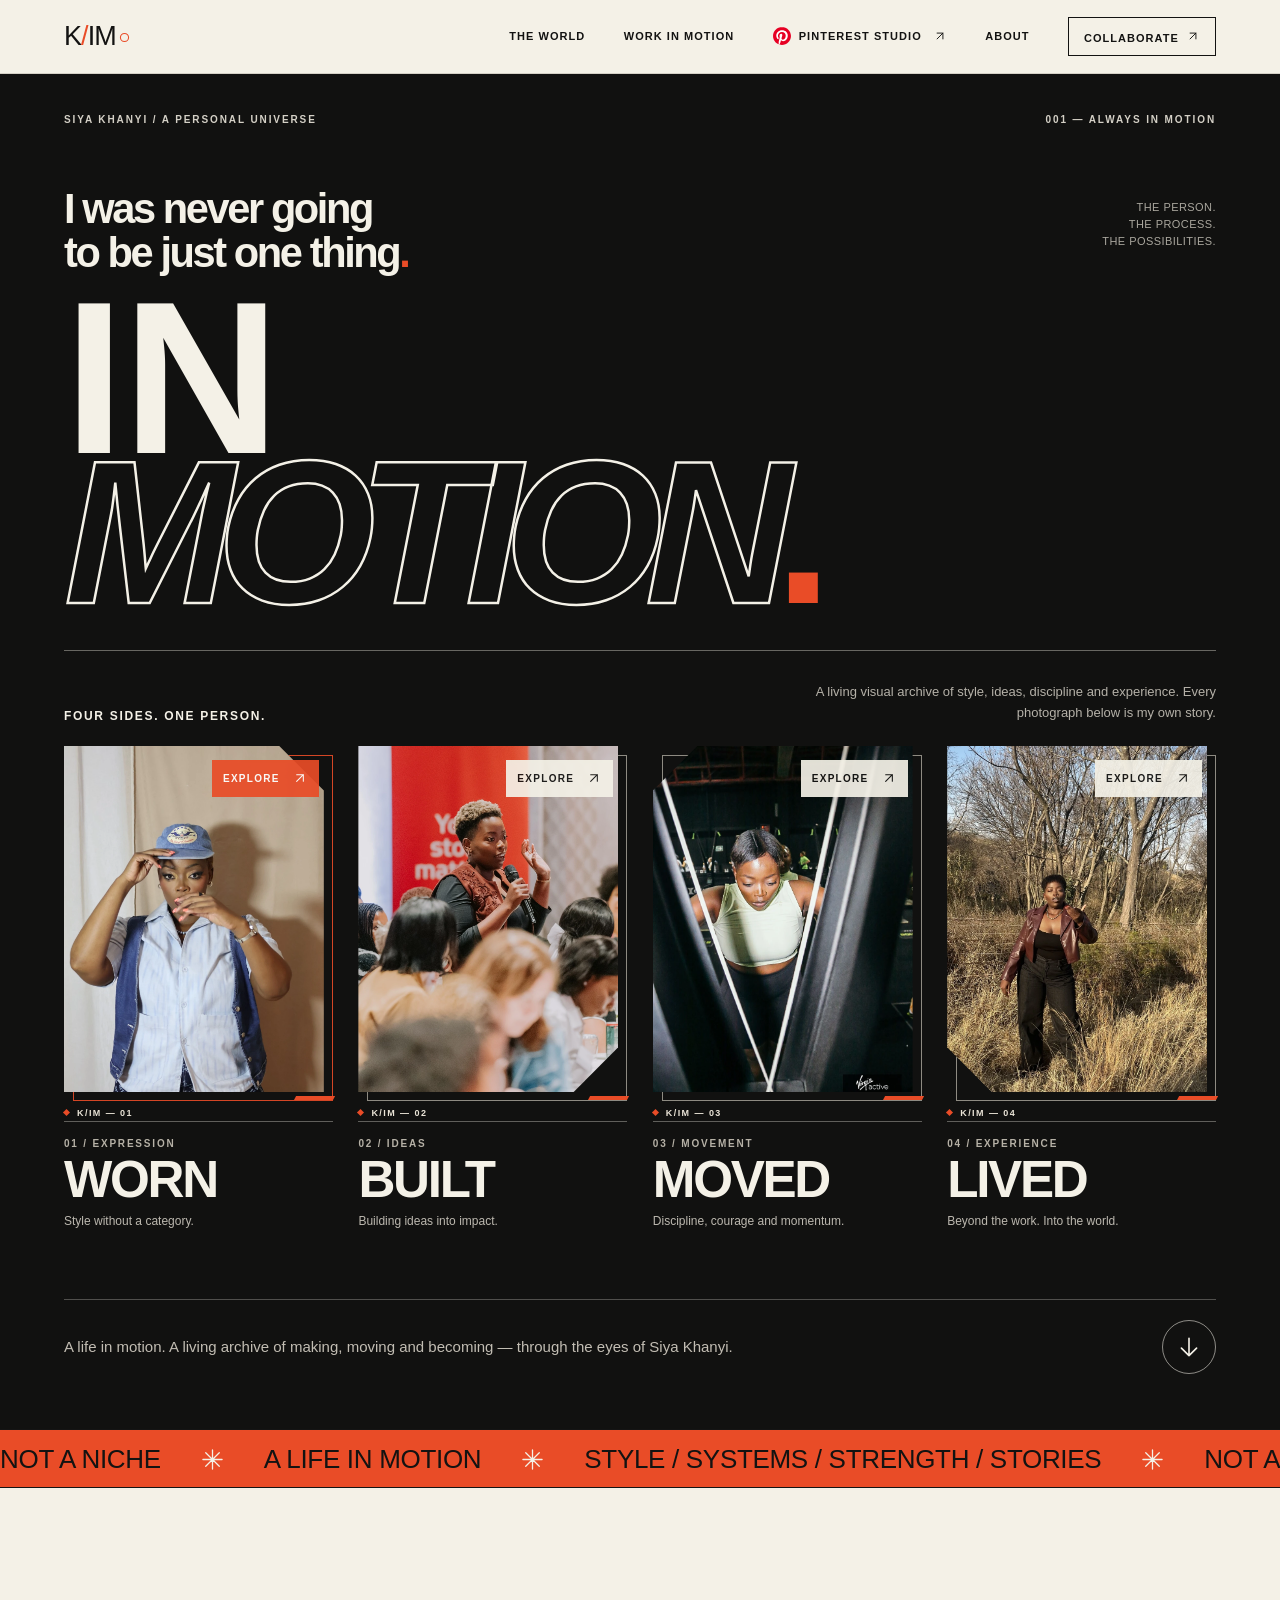
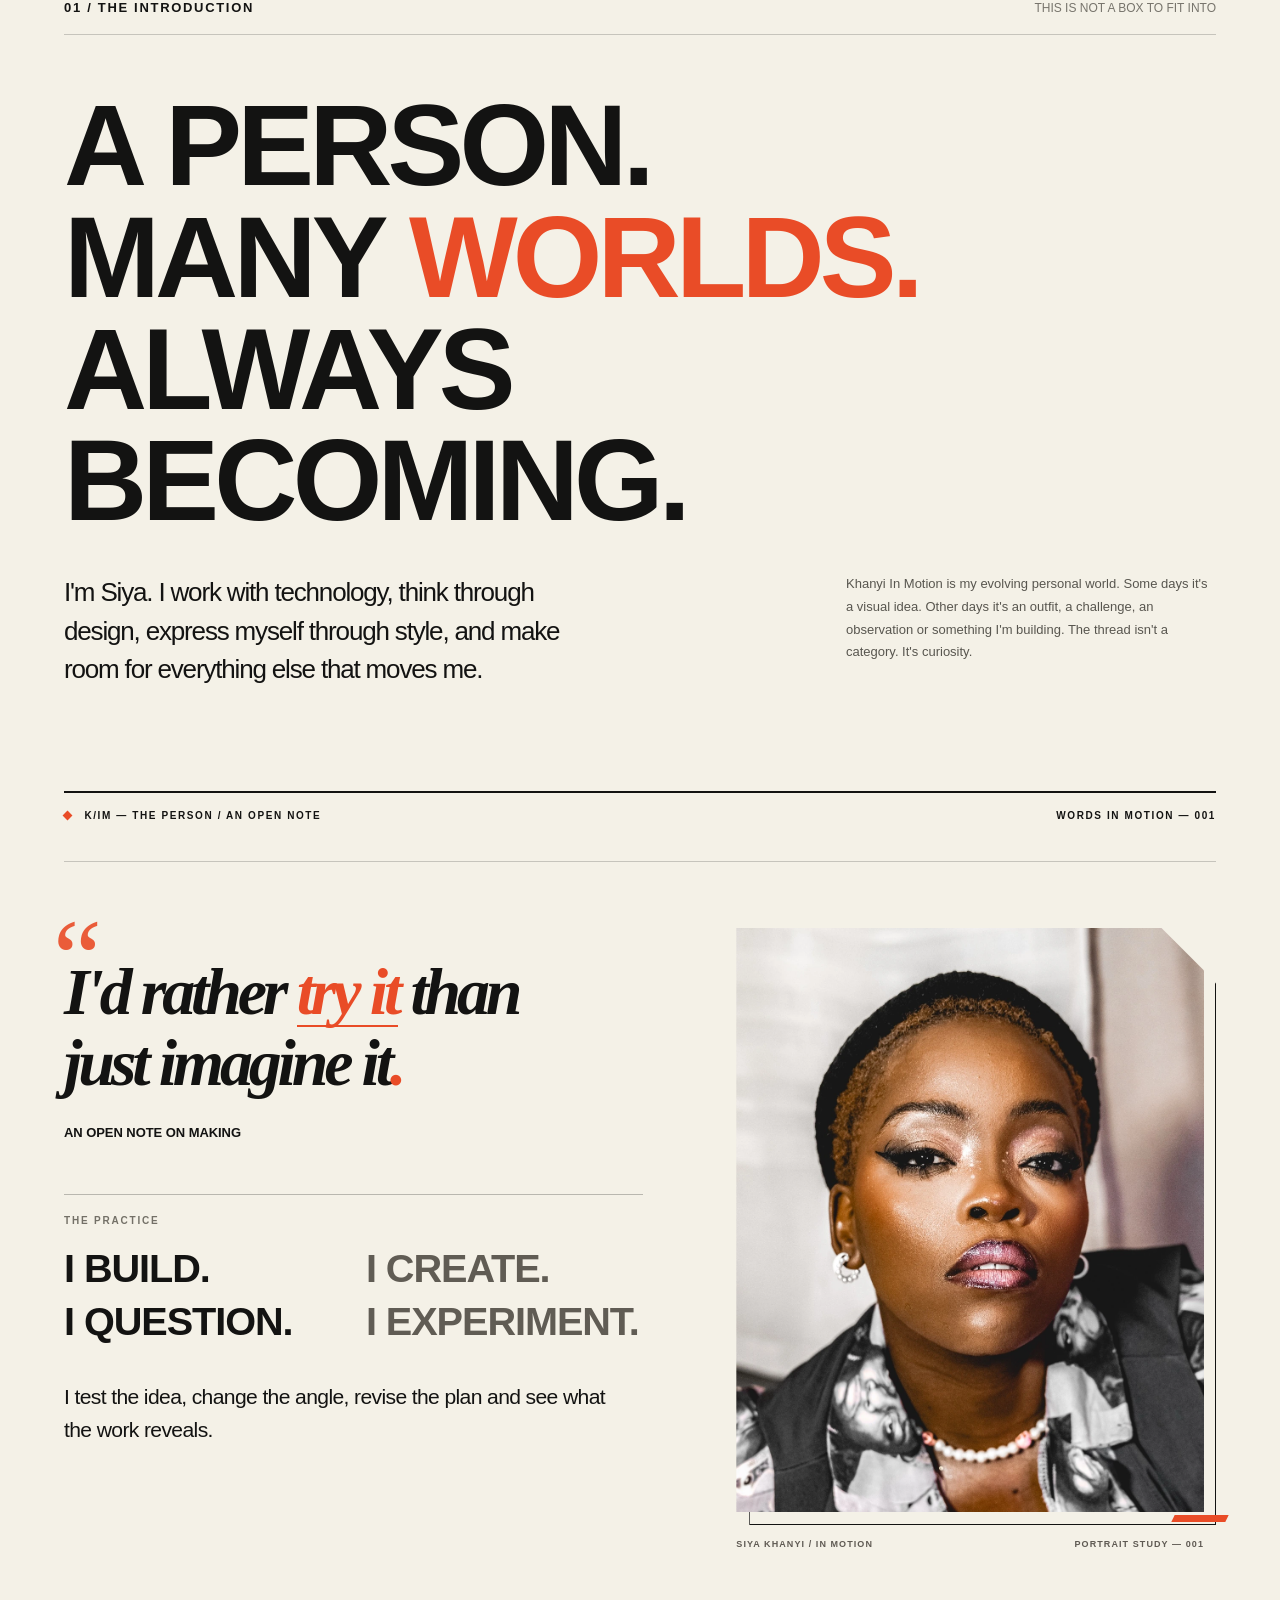
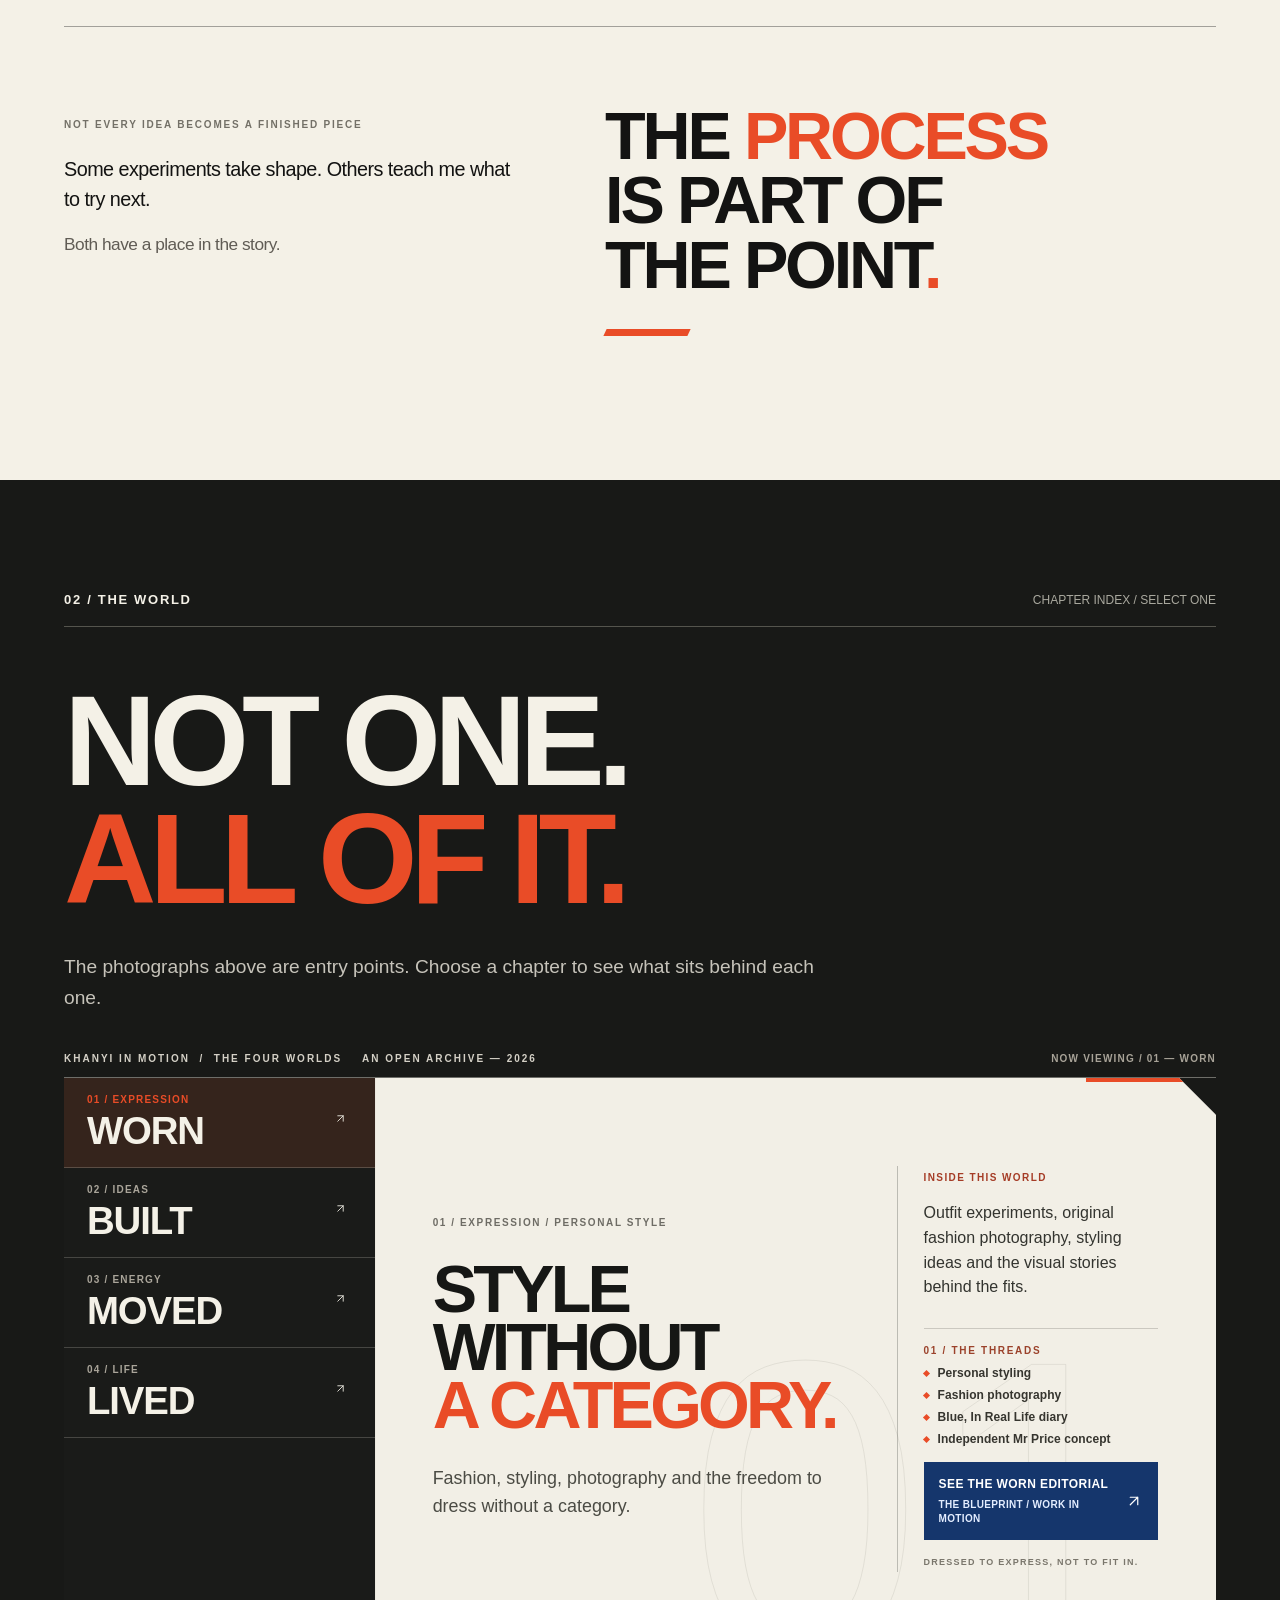
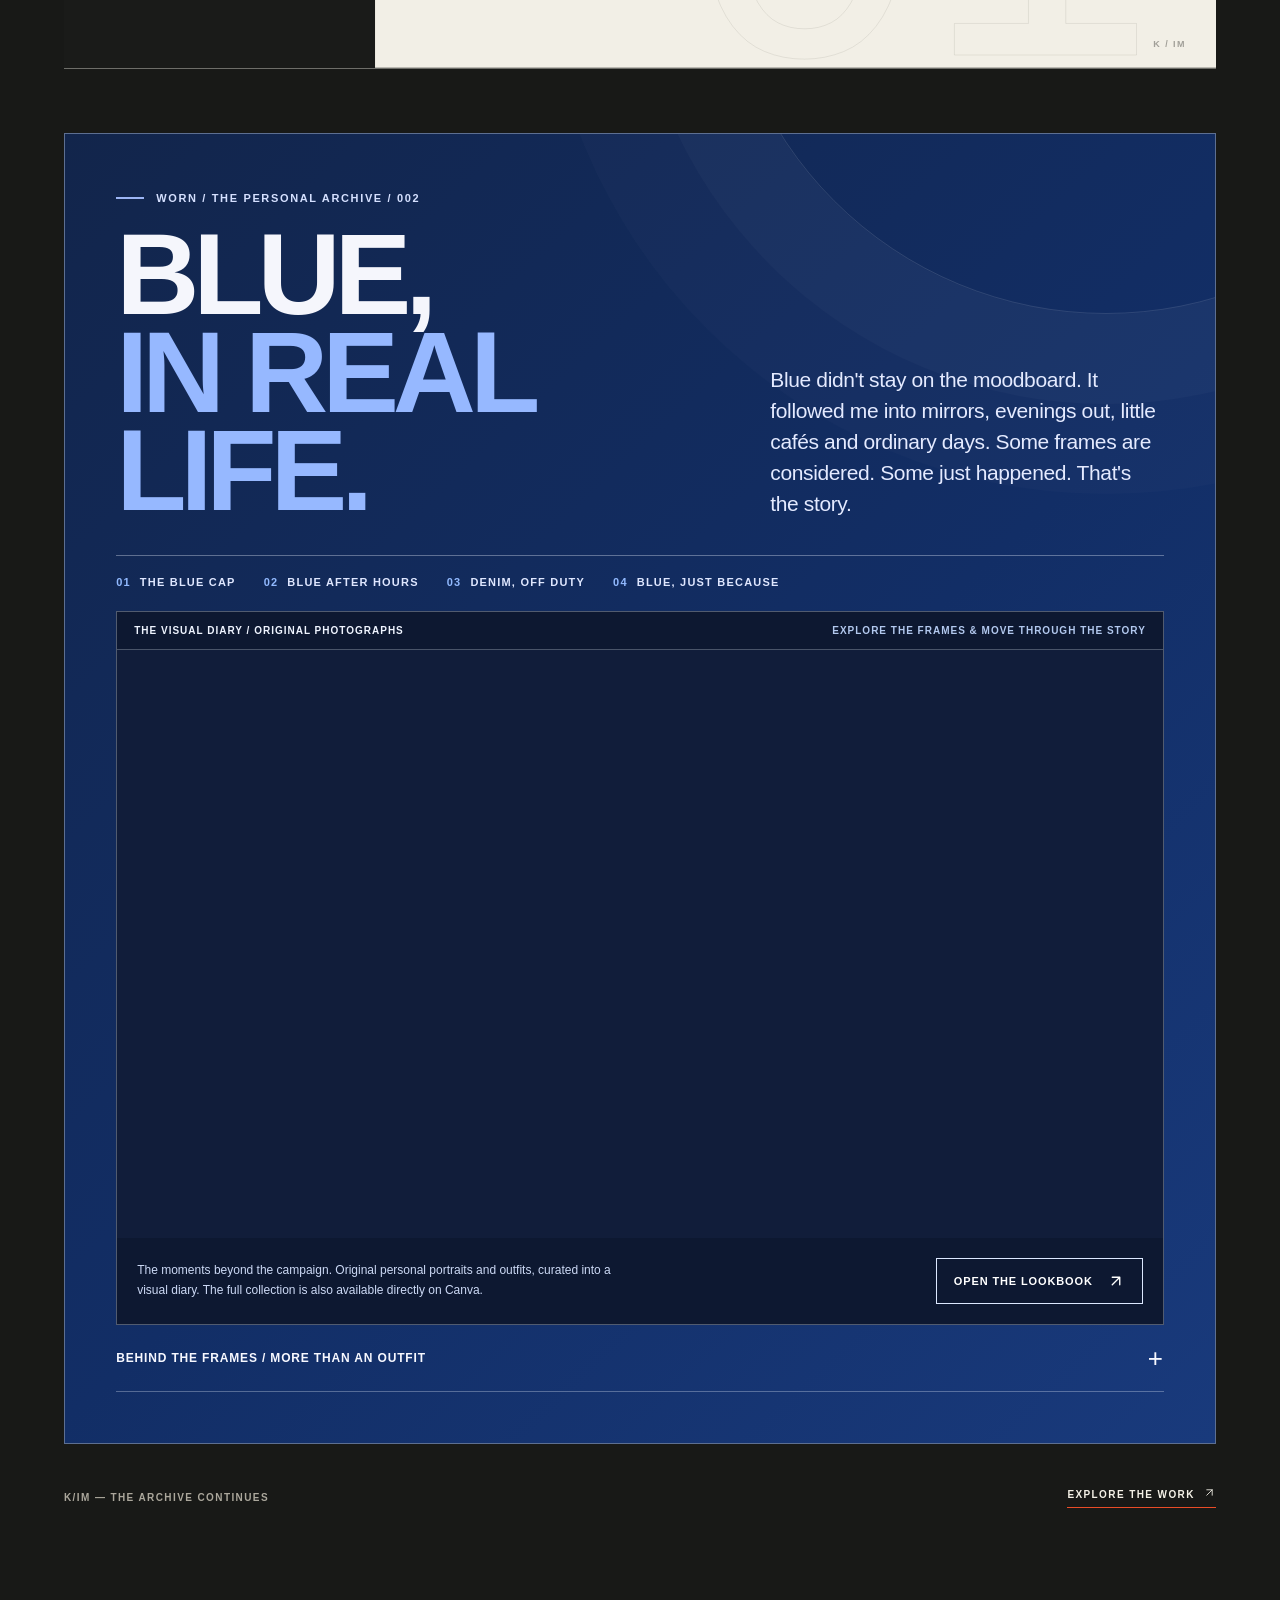
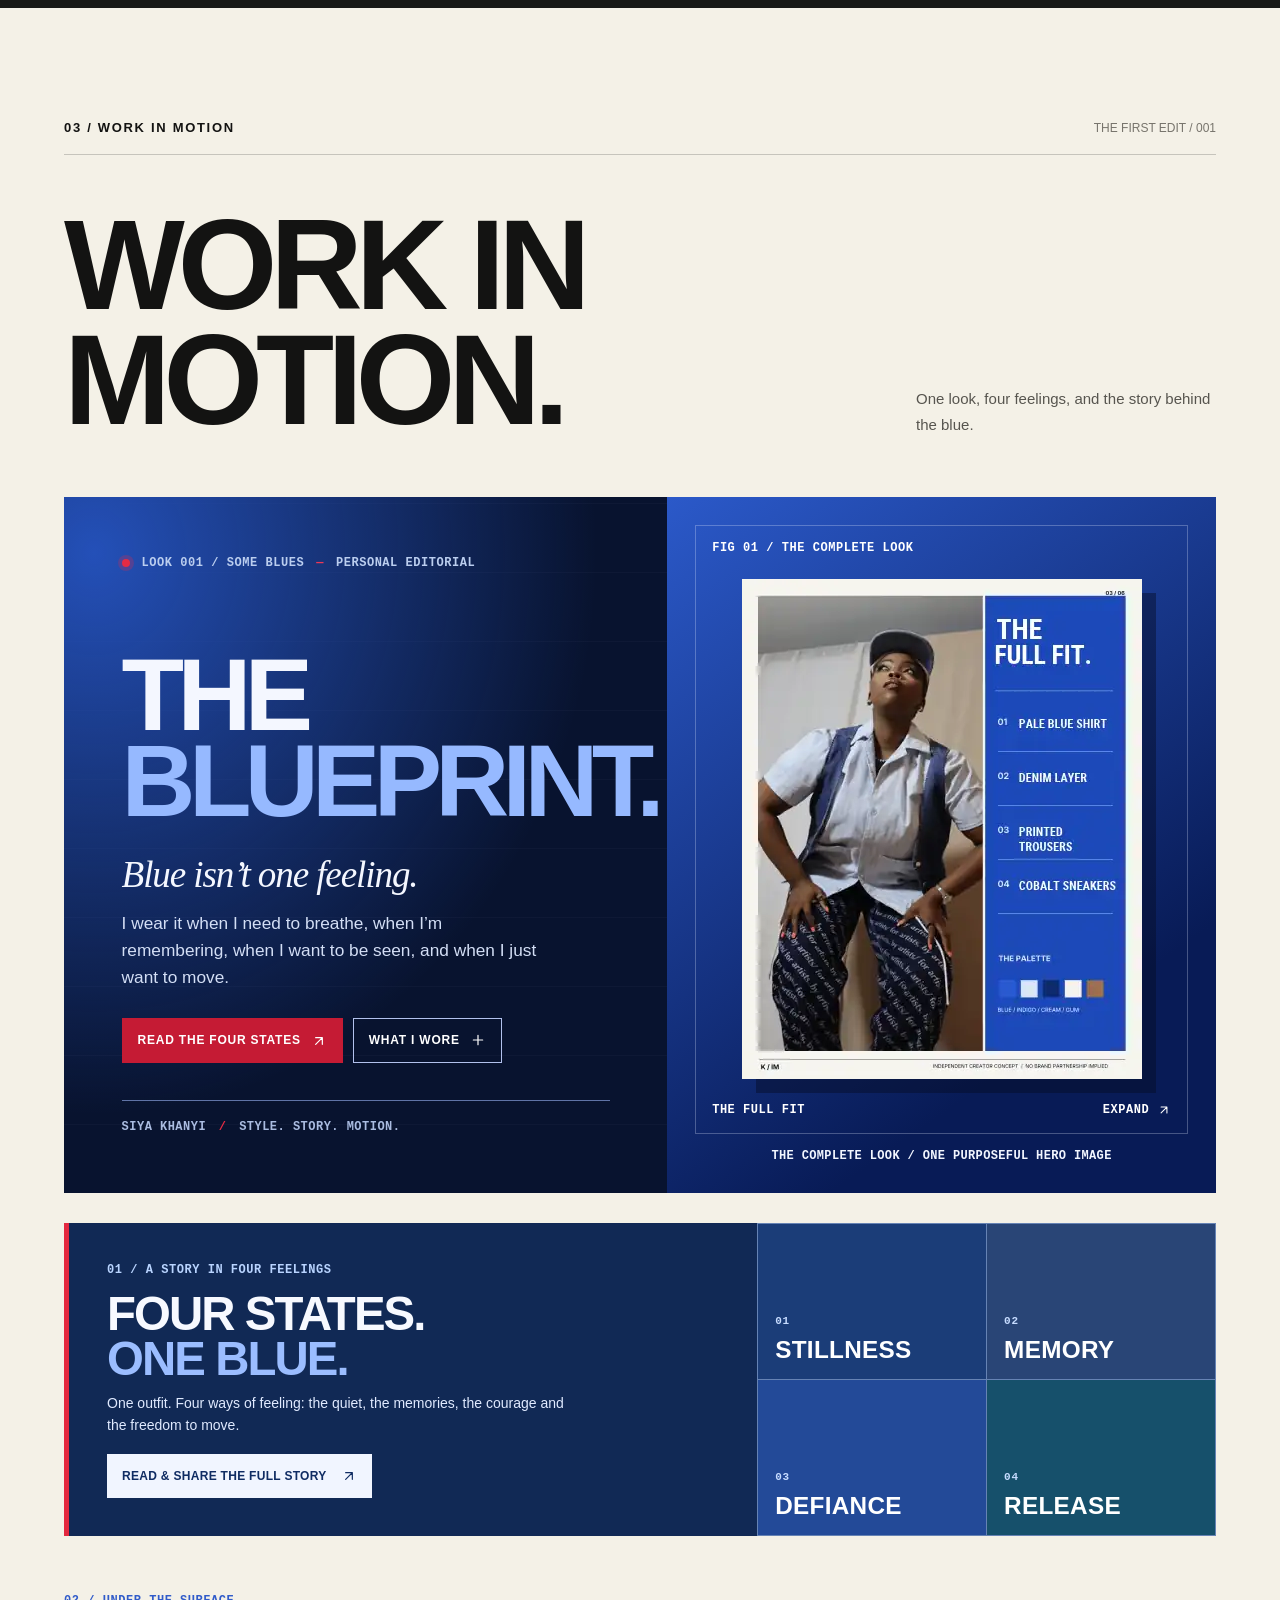
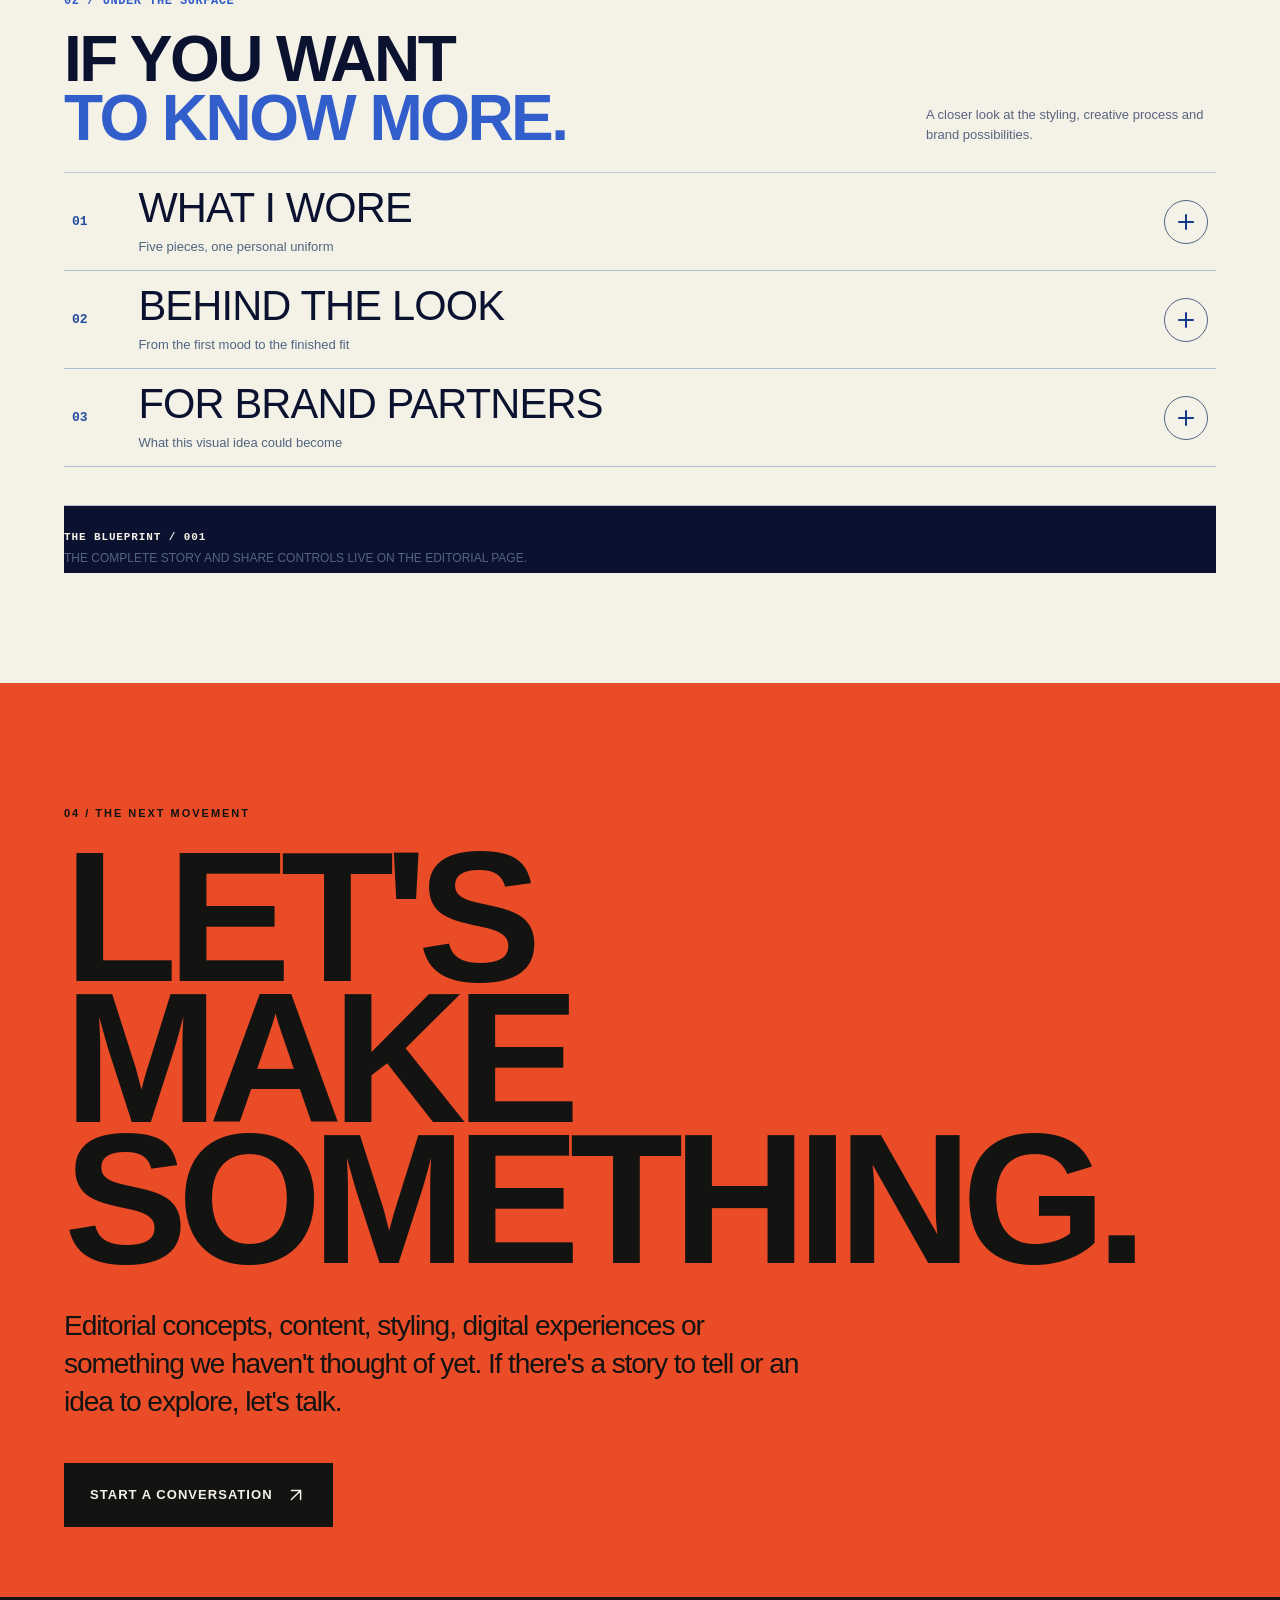
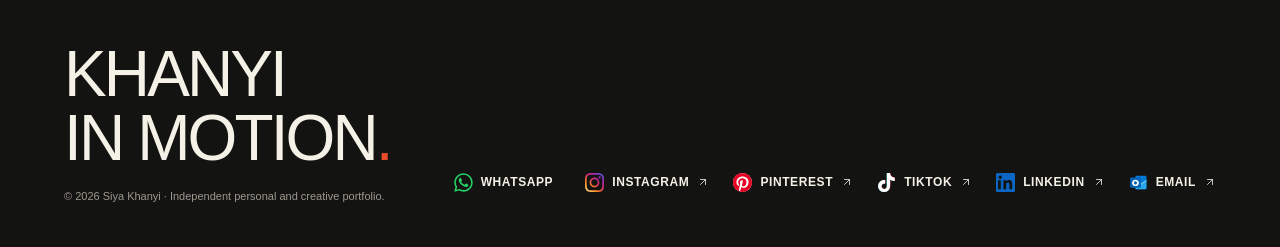
==== index.html @ 05737eb3 "Create Blue In Real Life photo diary inside WORN chapter" ====
<!doctype html>
<html lang="en">
<head>
  <meta charset="utf-8" />
  <meta name="viewport" content="width=device-width, initial-scale=1" />
  <meta name="theme-color" content="#131312" />
  <meta name="description" content="Khanyi In Motion is the evolving world of Siya Khanyi. Style, systems, strength and stories. Not a niche. A life in motion." />
  <meta property="og:type" content="website" />
  <meta property="og:title" content="Khanyi In Motion — Siya Khanyi" />
  <meta property="og:description" content="I was never going to be just one thing. Style. Systems. Strength. Stories. A life in motion." />
  <link rel="icon" href="data:image/svg+xml,%3Csvg xmlns='http://www.w3.org/2000/svg' viewBox='0 0 64 64'%3E%3Crect width='64' height='64' rx='16' fill='%23131312'/%3E%3Ctext x='10' y='45' font-family='Arial' font-size='36' font-weight='900' fill='%23efeddf'%3EK%3C/text%3E%3Ccircle cx='52' cy='15' r='5' fill='%23ea4b25'/%3E%3C/svg%3E" />
  <title>Khanyi In Motion — Siya Khanyi</title>
  <style>
    :root { --ink:#131312; --cream:#f4f1e7; --cream2:#e9e5d9; --dim:#9e9b91; --orange:#e94c27; --line:rgba(19,19,18,.2); --display:Impact,'Arial Narrow', 'Helvetica Neue',Arial,sans-serif; --body:Arial,Helvetica,sans-serif; }
    *,*::before,*::after{box-sizing:border-box}
    html{scroll-behavior:smooth}
    body{margin:0;color:var(--ink);background:var(--cream);font-family:var(--body);-webkit-font-smoothing:antialiased}
    a{color:inherit;text-decoration:none}button{font:inherit}a:focus-visible,button:focus-visible{outline:3px solid var(--orange);outline-offset:3px}
    ::selection{background:var(--orange);color:#fff}
    .wrap{max-width:1500px;margin:auto;padding-left:clamp(22px,5vw,82px);padding-right:clamp(22px,5vw,82px)}
    .top{height:74px;background:var(--cream);display:flex;align-items:center;justify-content:space-between;gap:20px;position:relative;z-index:50;border-bottom:1px solid #d4d0c6}
    .logo{font-family:var(--display);font-size:27px;letter-spacing:-.035em;line-height:1;white-space:nowrap}
    .logo span{color:var(--orange)}
    .nav{display:flex;align-items:center;gap:clamp(18px,3vw,48px);font-size:11px;font-weight:800;letter-spacing:.095em;text-transform:uppercase}
    .nav a:hover,.social a:hover{color:var(--orange)}
    .nav .btn-mini{border:1px solid var(--ink);padding:11px 15px}
    .nav-trigger{display:none;background:none;border:1px solid var(--ink);padding:10px 12px;font-size:12px;letter-spacing:.06em;font-weight:bold}
    .hero{background:var(--ink);color:var(--cream);min-height:min(790px,calc(100svh - 74px));overflow:hidden;position:relative}
    .hero:before{content:"";width:58vw;max-width:900px;aspect-ratio:1;border:1px solid rgba(244,241,231,.18);border-radius:50%;position:absolute;right:-13vw;top:-16vw;box-shadow:0 0 0 8vw rgba(244,241,231,.023),0 0 0 16vw rgba(244,241,231,.018);pointer-events:none}
    .hero:after{content:"";width:10vw;height:10vw;min-width:80px;min-height:80px;background:var(--orange);border-radius:50%;position:absolute;right:1%;top:9%;opacity:.95;animation:float 9s ease-in-out infinite;pointer-events:none}
    .hero .wrap{position:relative;z-index:1;min-height:inherit;display:flex;flex-direction:column;justify-content:space-between;padding-top:45px;padding-bottom:37px}
    .eyebrow{font-size:11px;letter-spacing:.18em;font-weight:800;text-transform:uppercase}
    .hero-kicker{display:flex;align-items:center;justify-content:space-between;gap:25px}
    .hero-kicker .meta{color:#afa99d;font-size:11px;text-align:right}
    .hero-main{display:grid;grid-template-columns:minmax(0,1.18fr) minmax(300px,.82fr);align-items:center;gap:clamp(22px,3.5vw,52px);margin:28px 0 26px}
    .hero-copy{position:relative;z-index:3}
    .hero-visual{height:clamp(450px,47vw,625px);position:relative;z-index:1;min-width:0}
    .hero-visual:before{content:"";position:absolute;inset:14px -14px -14px 14px;border:1px solid rgba(244,241,231,.35);pointer-events:none}
    .hero-visual img{display:block;width:100%;height:100%;object-fit:cover;object-position:center 36%;filter:contrast(1.02) saturate(1.08);position:relative;z-index:1}
    .photo-caption{position:absolute;bottom:15px;left:-14px;z-index:2;background:var(--cream);color:var(--ink);padding:10px 14px;font-size:10px;letter-spacing:.11em;text-transform:uppercase;font-weight:800}
    .hero-caption{font-weight:600;font-size:clamp(19px,2.5vw,32px);max-width:480px;line-height:1.2;letter-spacing:-.045em;margin-bottom:20px}
    .hero-title{font-family:var(--display);font-size:clamp(100px,11.2vw,174px);letter-spacing:-.06em;line-height:.78;margin:0;text-transform:uppercase;position:relative;z-index:2}
    .hero-title .motion{display:block;color:transparent;-webkit-text-stroke:2px var(--cream);font-style:italic;transform:translateX(-.02em)}
    .hero-bottom{display:flex;justify-content:space-between;align-items:end;gap:30px;padding-top:30px;border-top:1px solid rgba(244,241,231,.25)}
    .hero-bottom p{font-size:14px;line-height:1.65;max-width:460px;color:#c4bfb4;margin:0}
    .round-arrow{height:62px;width:62px;border:1px solid rgba(244,241,231,.55);border-radius:50%;display:grid;place-items:center;font-size:27px;flex-shrink:0;transition:background .2s,color .2s,transform .2s}
    .round-arrow:hover{background:var(--orange);border-color:var(--orange);transform:translateY(4px)}
    .marquee{background:var(--orange);overflow:hidden;padding:14px 0 12px;border-top:1px solid #141414;border-bottom:1px solid #141414}
    .marquee .track{display:flex;white-space:nowrap;width:max-content;gap:40px;animation:slide 32s linear infinite;font-family:var(--display);font-size:26px;letter-spacing:-.012em}
    .marquee .track span:nth-child(even){color:var(--cream)}
    section{scroll-margin-top:30px}
    .section-head{padding-top:112px;display:flex;align-items:baseline;justify-content:space-between;border-bottom:1px solid var(--line);padding-bottom:19px;gap:15px}
    .section-head h2{font-size:13px;letter-spacing:.13em;text-transform:uppercase;margin:0}
    .section-head span{font-size:12px;color:#77746c}
    .intro{padding-bottom:105px}
    .statement{font-family:var(--display);font-weight:900;font-size:clamp(53px,9vw,143px);letter-spacing:-.042em;line-height:.97;text-transform:uppercase;margin:55px 0 36px;max-width:1200px}
    .statement .accent{color:var(--orange)}
    .intro-lower{display:grid;grid-template-columns:1fr 1fr;gap:50px;align-items:start}
    .intro-lower p{font-size:clamp(18px,2.1vw,26px);line-height:1.48;letter-spacing:-.045em;max-width:540px;margin:0}
    .intro-lower aside{font-size:13px;line-height:1.75;max-width:370px;justify-self:end;color:#58564f}
    .world{background:#1a1b19;color:var(--cream);padding-bottom:100px}
    .world .section-head{border-color:#54544d}
    .world .section-head span{color:#aaa99f}
    .world-title{font-family:var(--display);font-size:clamp(60px,10vw,150px);line-height:.92;letter-spacing:-.055em;margin:55px 0 54px;text-transform:uppercase}
    .world-title em{color:var(--orange);font-style:normal}
    .tiles{display:grid;grid-template-columns:repeat(2,minmax(0,1fr));gap:14px}
    .tile{min-height:360px;border:1px solid #5c5c55;padding:30px;position:relative;overflow:hidden;display:flex;flex-direction:column;justify-content:space-between;transition:border-color .3s,transform .3s;background:#21221f}
    .tile:hover{border-color:var(--orange);transform:translateY(-4px)}
    .tile:after{content:"";height:260px;width:260px;border:1px solid rgba(244,241,231,.18);border-radius:50%;position:absolute;top:20%;right:-16%;box-shadow:0 0 0 45px rgba(244,241,231,.025),0 0 0 90px rgba(244,241,231,.02);transform:rotate(-30deg)}
    .tile:nth-child(2):after{border-radius:0;transform:rotate(27deg);height:180px;width:180px;right:9%;top:16%}
    .tile:nth-child(3):after{border-radius:0;transform:rotate(-30deg);height:12px;width:65%;background:var(--orange);border:0;right:-10%;top:32%;box-shadow:0 45px 0 rgba(234,76,39,.5),0 90px 0 rgba(234,76,39,.2)}
    .tile:nth-child(4):after{height:170px;width:170px;background:var(--orange);opacity:.88;right:9%;top:14%;border:0;box-shadow:0 0 0 65px rgba(234,76,39,.08)}
    .tile-number{font-size:11px;font-weight:800;color:#b5b5ac;letter-spacing:.1em;position:relative;z-index:2}
    .tile-content{position:relative;z-index:2;max-width:78%}
    .tile h3{font-family:var(--display);font-size:clamp(58px,7.8vw,125px);line-height:.83;letter-spacing:-.04em;margin:0 0 13px}
    .tile p{font-size:14px;line-height:1.55;max-width:290px;margin:0;color:#c3c1b8}
    .work{padding-bottom:110px}
    .work .heading-grid{display:grid;grid-template-columns:1fr 300px;gap:40px;align-items:end;padding:52px 0 38px}
    .work .heading-grid h2{font-family:var(--display);font-size:clamp(65px,10vw,155px);line-height:.9;letter-spacing:-.055em;text-transform:uppercase;margin:0}
    .work .heading-grid p{color:#57554f;font-size:15px;line-height:1.7;margin:0}
    .projects{border-top:1px solid var(--line)}
    .project{display:grid;grid-template-columns:70px minmax(0,1fr) 190px;gap:25px;align-items:center;padding:28px 0;border-bottom:1px solid var(--line)}
    .project .n{font-size:14px;color:#7f7b72}
    .project h3{font-family:var(--display);font-size:clamp(29px,4.5vw,63px);letter-spacing:-.025em;line-height:1;margin:0 0 8px;text-transform:uppercase}
    .project p{font-size:13px;line-height:1.55;color:#5f5c54;margin:0}
    .project .tag{font-size:11px;font-weight:bold;letter-spacing:.09em;text-transform:uppercase;border:1px solid #928d82;padding:12px;text-align:center;justify-self:end;max-width:190px}
    .note{font-size:11px;line-height:1.6;color:#77736c;margin-top:20px}
    .contact{background:var(--orange);padding:120px 0 70px;overflow:hidden}
    .contact h2{font-family:var(--display);font-size:clamp(84px,14.5vw,220px);line-height:.76;letter-spacing:-.055em;margin:25px 0 38px;text-transform:uppercase}
    .contact p{font-size:clamp(17px,2.2vw,29px);line-height:1.35;max-width:740px;letter-spacing:-.04em;margin:0 0 42px}
    .contact .pill{border:2px solid var(--ink);display:inline-flex;align-items:center;justify-content:space-between;gap:50px;padding:19px 24px;background:var(--ink);color:var(--cream);font-weight:bold;font-size:13px;letter-spacing:.08em;text-transform:uppercase;transition:background .2s,color .2s}
    .contact .pill:hover{background:transparent;color:var(--ink)}
    footer{background:var(--ink);color:var(--cream);padding:45px 0}
    .foot{display:flex;justify-content:space-between;align-items:end;gap:30px}
    .foot .big{font-family:var(--display);font-size:clamp(30px,5vw,75px);letter-spacing:-.045em;line-height:1}
    .social{display:flex;gap:24px;margin-bottom:10px;font-size:12px;text-transform:uppercase;font-weight:bold;letter-spacing:.05em}
    .foot .small{margin-top:20px;color:#9d998e;font-size:11px}
    @keyframes slide{to{transform:translateX(-50%)}}
    @keyframes float{50%{transform:translate(25px,-30px)}}
    @media(max-width:760px){
      .top{height:66px}.logo{font-size:24px}.nav-trigger{display:inline-flex}.nav{display:none;position:absolute;left:0;right:0;top:66px;background:var(--cream);padding:24px;flex-direction:column;align-items:stretch;gap:18px;border-bottom:1px solid var(--ink)}.nav.open{display:flex}.nav .btn-mini{text-align:center}
      .hero{min-height:auto}.hero:before{width:95vw;right:-50vw;top:10vw}.hero:after{right:-5%;top:24%;width:24vw;height:24vw}
      .hero .wrap{padding-top:27px;padding-bottom:24px}
      .hero-kicker .meta{display:none}.hero-main{display:flex;flex-direction:column;align-items:stretch;gap:34px;margin:70px 0 28px}
      .hero-visual{height:clamp(390px,100vw,600px);width:min(88%,450px);align-self:end}
      .hero-visual img{object-position:center 40%}
      .photo-caption{font-size:9px;left:-10px}
      .hero-caption{font-size:20px;max-width:300px}.hero-title{font-size:clamp(86px,20vw,155px)}.hero-title .motion{-webkit-text-stroke:1.4px var(--cream)}
      .hero-bottom p{font-size:12px;max-width:280px}.round-arrow{width:48px;height:48px}
      .section-head{padding-top:70px}.statement{margin-top:34px;font-size:clamp(58px,12.5vw,100px)}
      .intro{padding-bottom:65px}.intro-lower{grid-template-columns:1fr;gap:20px}.intro-lower aside{justify-self:start}
      .world{padding-bottom:70px}.world-title{margin:36px 0 36px}.tiles{grid-template-columns:1fr}.tile{min-height:330px;padding:25px}.tile h3{font-size:100px}
      .work{padding-bottom:75px}.work .heading-grid{grid-template-columns:1fr;padding:36px 0 30px;gap:15px}.work .heading-grid p{max-width:440px}
      .project{grid-template-columns:30px 1fr;gap:15px;padding:22px 0}.project .tag{grid-column:2;justify-self:start}.project h3{font-size:36px}
      .contact{padding:80px 0 65px}.contact h2{font-size:clamp(86px,17vw,145px)}.foot{align-items:start;flex-direction:column;gap:35px}
    }
    @media(prefers-reduced-motion:reduce){html{scroll-behavior:auto}.marquee .track,.hero:after{animation:none}.tile,.round-arrow,.contact .pill{transition:none}}


/* V7 / OPEN COMPOSITION. Typography and photography have their own space. */
.visually-hidden{position:absolute!important;width:1px;height:1px;padding:0;margin:-1px;overflow:hidden;clip:rect(0,0,0,0);white-space:nowrap;border:0}
.hero.hero-v7{background:#111110;color:var(--cream);min-height:0;height:auto;overflow:visible;isolation:isolate}
.hero.hero-v7:before,.hero.hero-v7:after{display:none!important;content:none!important}
.hero.hero-v7>.wrap{display:block;min-height:0;padding-top:40px;padding-bottom:55px;position:relative}
.v7-topline{display:flex;justify-content:space-between;align-items:center;gap:24px;color:#d4d0c6;font-size:10px;font-weight:800;letter-spacing:.19em;text-transform:uppercase}
.v7-title-area{position:relative;padding:62px 0 43px;border-bottom:1px solid rgba(244,241,231,.38)}
.v7-declaration{margin:0 0 24px;max-width:470px;font-weight:740;font-size:clamp(28px,3.25vw,48px);line-height:1.06;letter-spacing:-.058em}
.v7-declaration span{color:var(--orange)}
.v7-display{margin:0;text-transform:uppercase;font-family:var(--display);font-weight:900;line-height:.73;letter-spacing:-.068em;white-space:nowrap;position:relative;width:max-content;max-width:100%}
.v7-display .v7-in{display:block;font-size:clamp(120px,17vw,244px);color:var(--cream)}
.v7-display .v7-motion{display:block;font-size:clamp(104px,16vw,226px);font-style:italic;color:transparent;-webkit-text-stroke:2.5px var(--cream);letter-spacing:-.088em}
.v7-period{font-style:normal;color:var(--orange);-webkit-text-stroke:0;letter-spacing:-.1em}
.v7-note{position:absolute;top:74px;right:0;width:220px;font-size:11px;line-height:1.55;letter-spacing:.04em;color:#aaa79e;text-align:right}
.v7-gallery-intro{display:flex;justify-content:space-between;align-items:end;gap:30px;padding:31px 0 23px;color:var(--cream)}
.v7-gallery-intro strong{font-size:12px;letter-spacing:.14em;text-transform:uppercase}
.v7-gallery-intro p{max-width:420px;font-size:13px;color:#b5b1a8;line-height:1.55;margin:0;text-align:right}
.v7-gallery{display:grid;grid-template-columns:repeat(4,minmax(0,1fr));gap:clamp(15px,1.6vw,25px)}
.v7-card{margin:0;min-width:0;position:relative}
.v7-photo{width:100%;aspect-ratio:3/4;overflow:hidden;background:#24211c;position:relative}
.v7-photo:after{position:absolute;inset:0;content:'';border:1px solid rgba(255,255,255,.18);pointer-events:none}
.v7-photo img{display:block;width:100%;height:100%;object-fit:cover;object-position:center;filter:none;transition:transform .5s cubic-bezier(.2,.65,.25,1)}
.v7-card:hover .v7-photo img{transform:scale(1.025)}
.v7-worn img{object-position:50% 54%}
.v7-built img{object-position:52% 47%}
.v7-moved img{object-position:50% 50%}
.v7-lived img{object-position:50% 52%}
.v7-card figcaption{display:flex;flex-direction:column;gap:9px;padding:18px 0 4px;min-height:115px;border-top:3px solid var(--orange);margin-top:10px}
.v7-chapter{font-size:10px;letter-spacing:.18em;text-transform:uppercase;color:#b6b1a6;font-weight:800}
.v7-card figcaption strong{font-family:var(--display);font-size:clamp(37px,4vw,59px);letter-spacing:-.035em;line-height:.87}
.v7-card figcaption .v7-desc{font-size:12px;line-height:1.5;color:#bcb8af;max-width:260px}
.v7-footer{border-top:1px solid rgba(244,241,231,.28);margin-top:60px;padding-top:20px;display:flex;justify-content:space-between;align-items:center;gap:30px}
.v7-footer p{color:#c2bdb3;margin:0;max-width:700px;font-size:15px;line-height:1.6}
.v7-footer .round-arrow{width:54px;height:54px}
@media(min-width:1600px){.v7-display .v7-motion{font-size:226px}}
@media(max-width:1140px){.v7-title-area{padding-top:47px}.v7-note{top:50px;width:170px}.v7-gallery{gap:14px}.v7-card figcaption strong{font-size:clamp(35px,4.2vw,50px)}}
@media(max-width:850px){
 .v7-gallery{grid-template-columns:repeat(2,minmax(0,1fr));gap:35px 20px}
 .v7-note{display:none}
 .v7-display .v7-in{font-size:clamp(105px,20vw,180px)}
 .v7-display .v7-motion{font-size:clamp(85px,16vw,143px)}
 .v7-card figcaption strong{font-size:clamp(42px,7vw,65px)}
 .v7-photo{aspect-ratio:3/4}
}
@media(max-width:540px){
 .hero.hero-v7>.wrap{padding-top:24px;padding-bottom:35px}
 .v7-topline{font-size:8px;letter-spacing:.075em}.v7-topline span:last-child{display:none}
 .v7-title-area{padding:38px 0 30px}
 .v7-declaration{font-size:clamp(27px,7.7vw,35px);margin-bottom:28px}
 .v7-display .v7-in{font-size:clamp(102px,29vw,160px)}
 .v7-display .v7-motion{font-size:clamp(69px,16.7vw,100px);-webkit-text-stroke:1.5px var(--cream)}
 .v7-gallery-intro{padding:28px 0 18px;align-items:start;flex-direction:column;gap:7px}
 .v7-gallery-intro strong{font-size:11px}
 .v7-gallery-intro p{font-size:12px;text-align:left}
 .v7-gallery{grid-template-columns:1fr;gap:35px}
 .v7-photo{aspect-ratio:4/5}
 .v7-card figcaption{margin-top:7px;padding-top:13px;gap:8px;min-height:auto}
 .v7-card figcaption strong{font-size:60px}
 .v7-card figcaption .v7-desc{font-size:13px;max-width:100%}
 .v7-footer{margin-top:52px;padding-top:18px}
 .v7-footer p{font-size:12px}
 .v7-footer .round-arrow{width:43px;height:43px}
}
@media(prefers-reduced-motion:reduce){.v7-photo img{transition:none}}


/* V8 — KINETIC CUT: four images, a single recognizable edge language.
   Original images untouched; graphic treatments use only CSS. */
.v7-gallery {column-gap: clamp(18px,2vw,28px);}
.v7-card {--edge:clamp(30px,3.5vw,48px);--stroke:rgba(232,226,211,.65);}
.v8-frame {position:relative; isolation:isolate; padding:0 9px 9px 0;}
/* The off-register perimeter deliberately sits outside the photo. */
.v8-frame:before {content:''; pointer-events:none; position:absolute;z-index:-1; inset:9px 0 0 9px; border:1px solid var(--stroke); opacity:.9;}
.v8-frame:after {content:'';position:absolute;z-index:3;pointer-events:none;bottom:1px;right:0;width:39px;height:4px;background:var(--orange);transform:skew(-28deg);transform-origin:right bottom}
.v7-photo {aspect-ratio:3/4; overflow:hidden; background:#24211c; position:relative; border:0;}
/* Every frame uses a 45-degree corner cut and a sharp, authored silhouette.
   Cuts are restricted to the outermost ~2% of each photo, protecting faces and poses. */
.v7-worn .v7-photo {clip-path:polygon(0 0,calc(100% - var(--edge)) 0,100% var(--edge),100% 100%,0 100%);}
.v7-built .v7-photo {clip-path:polygon(0 0,100% 0,100% calc(100% - var(--edge)),calc(100% - var(--edge)) 100%,0 100%);}
.v7-moved .v7-photo {clip-path:polygon(var(--edge) 0,100% 0,100% 100%,0 100%,0 var(--edge));}
.v7-lived .v7-photo {clip-path:polygon(0 0,100% 0,100% 100%,var(--edge) 100%,0 calc(100% - var(--edge)));}
.v7-photo:after {display:none;}
.v7-photo img {display:block;width:100%;height:100%;object-fit:cover;filter:none;}
/* A shared micro-identity runs along each mat: registration dot + serial. */
.v8-frame-id {position:absolute;bottom:2px;left:0;z-index:2;color:#eae4d7;font-size:9px;line-height:1;letter-spacing:.16em;font-weight:800;transform:translateY(19px)}
.v8-frame-id:before {content:'';display:inline-block;width:5px;height:5px;margin-right:8px;vertical-align:1px;background:var(--orange);transform:rotate(45deg)}
.v7-card figcaption {margin-top:20px;padding:16px 0 0;gap:9px;min-height:118px;border-top:1px solid rgba(244,241,231,.35)}
.v7-card figcaption strong {letter-spacing:-.045em}
.v7-card figcaption .v7-desc {max-width:280px}
.v7-card:hover .v8-frame:before {border-color:var(--orange)}
@media(max-width:850px){.v7-gallery{gap:38px 22px}.v7-card{--edge:38px}}
@media(max-width:540px){
 .v7-gallery{gap:44px}
 .v7-photo{aspect-ratio:4/5}
 .v7-card{--edge:42px}
 .v7-card figcaption{margin-top:21px;min-height:auto}
 .v8-frame-id{font-size:10px}
}

/* V9 / ADDED TO V8: An editorial portrait extension to the existing introduction.
   Existing hierarchy, words, images, components and section ordering are untouched. */
.intro-addition{position:relative;display:grid;grid-template-columns:minmax(0,1fr) minmax(290px,43%);align-items:end;gap:6vw;margin-top:76px;min-height:455px}
.intro-addition-identity{align-self:center;border-top:1px solid rgba(19,19,18,.24);padding-top:18px;min-width:0}
.intro-addition-identity .intro-catalogue{font-size:10px;letter-spacing:.18em;font-weight:800;color:#6c685f}
.intro-addition-identity .intro-monogram{font-family:var(--display);font-size:clamp(120px,18vw,300px);letter-spacing:-.075em;line-height:.8;margin:75px 0 0;color:transparent;-webkit-text-stroke:2px var(--ink);user-select:none}
.intro-addition-identity .intro-monogram span{color:var(--orange);-webkit-text-stroke:0}
.intro-addition-portrait{margin:0;max-width:495px;justify-self:end;width:100%;position:relative;padding:0 13px 13px 0}
.intro-addition-portrait .portrait-frame{position:relative;aspect-ratio:4/4.35}
.intro-addition-portrait .portrait-frame:before{content:'';position:absolute;inset:13px -13px -13px 13px;border:1px solid var(--ink);z-index:-1}
.intro-addition-portrait img{display:block;width:100%;height:100%;object-fit:cover;object-position:50% 38%;clip-path:polygon(0 0,calc(100% - 46px) 0,100% 46px,100% 100%,0 100%);filter:none}
.intro-addition-portrait .portrait-frame:after{content:'';position:absolute;right:-13px;bottom:-13px;width:60px;height:7px;background:var(--orange);transform:skew(-23deg)}
.intro-addition-portrait figcaption{font-size:10px;letter-spacing:.15em;font-weight:800;color:#59554c;padding:23px 0 0}
@media(max-width:850px){.intro-addition{grid-template-columns:1fr 1.2fr;gap:4vw;min-height:0;margin-top:60px}.intro-addition-identity .intro-monogram{font-size:clamp(115px,17vw,175px);margin:75px 0 0}}
@media(max-width:600px){.intro-addition{grid-template-columns:1fr;margin-top:50px;gap:30px}.intro-addition-identity{display:none}.intro-addition-portrait{justify-self:center;width:min(100%,420px);max-width:420px}.intro-addition-portrait .portrait-frame{aspect-ratio:4/4.6}}


/* V10 EDITORIAL EXTENSION — all original V8 copy/layout retained. */
.kin-note {margin-top:clamp(62px,8vw,122px);border-top:2px solid var(--ink);position:relative}
.kin-note * {min-width:0}
.kin-note-rule {display:flex;align-items:center;justify-content:space-between;gap:20px;padding:16px 0 38px;border-bottom:1px solid var(--line);font-weight:800;font-size:10px;letter-spacing:.16em;line-height:1.4;text-transform:uppercase}
.kin-diamond {width:7px;height:7px;display:inline-block;transform:rotate(45deg);background:var(--orange);margin-right:9px}
.kin-note-upper {display:grid;grid-template-columns:minmax(0,1.05fr) minmax(300px,.87fr);gap:clamp(36px,7.3vw,116px);align-items:start;padding-top:clamp(35px,4.5vw,70px)}
.kin-note-column {display:flex;flex-direction:column;align-items:flex-start}
.kin-pullquote {position:relative;margin:0;padding:36px 0 18px;max-width:660px;font-family:Georgia,'Times New Roman',serif;font-size:clamp(42px,5.15vw,78px);line-height:1.08;font-weight:700;font-style:italic;letter-spacing:-.063em;text-wrap:balance}
.kin-quote-mark {position:absolute;top:-17px;left:-11px;font-family:Georgia,serif;font-size:110px;font-weight:400;font-style:normal;color:var(--orange);line-height:1;opacity:.9;z-index:-1}
.kin-quote-important {color:var(--orange);white-space:nowrap;position:relative}
.kin-quote-important:after {content:'';position:absolute;left:0;right:0;bottom:1px;border-bottom:2px solid var(--orange);transform:scaleX(0);transform-origin:left center;transition:transform 1.0s cubic-bezier(.2,.85,.25,1) .45s}
.kin-pullquote.is-visible .kin-quote-important:after {transform:scaleX(1)}
.kin-dot {color:var(--orange)}
.kin-signature {font-size:13px;line-height:1.5;margin:7px 0 52px;letter-spacing:-.005em;font-weight:600}
.kin-action {width:100%;max-width:640px;border-top:1px solid rgba(19,19,18,.26);padding-top:15px}
.kin-action-label,.kin-minilabel {font-size:10px;letter-spacing:.18em;font-weight:800;color:#737067}
.kin-action-grid {display:grid;grid-template-columns:repeat(2,minmax(0,1fr));gap:11px 25px;padding:20px 0 17px}
.kin-action-grid strong {font-family:var(--display);text-transform:uppercase;letter-spacing:-.027em;font-size:clamp(27px,3.1vw,48px);line-height:1.04;font-weight:900}
.kin-action-grid strong:nth-child(2),.kin-action-grid strong:nth-child(4) {color:#605c54}
.kin-narrative {max-width:555px;font-size:clamp(17px,1.65vw,23px);line-height:1.55;letter-spacing:-.03em;margin:22px 0 0}
.kin-portrait {position:relative;margin:8px 0 0;padding:0 12px 0 0;width:100%;max-width:540px;justify-self:end}
.kin-photo-shell {position:relative;aspect-ratio:4 / 5.0;overflow:visible;isolation:isolate}
.kin-photo-shell::after {content:'';position:absolute;z-index:0;inset:13px -12px -13px 13px;border:1px solid var(--ink);clip-path:polygon(0 0,calc(100% - 43px) 0,100% 43px,100% 100%,0 100%)}
.kin-photo-shell img {width:100%;height:100%;display:block;position:relative;z-index:1;object-fit:cover;object-position:50% 36%;clip-path:polygon(0 0,calc(100% - 43px) 0,100% 43px,100% 100%,0 100%);filter:none;transform-origin:center center;transition:transform .65s cubic-bezier(.2,.75,.23,1)}
.kin-portrait:hover .kin-photo-shell img {transform:translateY(-5px)}
.kin-portrait::after {content:'';position:absolute;z-index:3;right:-11px;bottom:27px;background:var(--orange);width:54px;height:7px;transform:skewX(-26deg)}
.kin-portrait figcaption {display:flex;justify-content:space-between;gap:8px;margin-top:27px;font-size:9px;letter-spacing:.12em;font-weight:800;color:#5f5a53}
.kin-note-bottom {display:grid;grid-template-columns:minmax(0,.85fr) minmax(0,1.15fr);gap:clamp(30px,7vw,100px);padding:clamp(40px,6vw,86px) 0 clamp(20px,3vw,42px);margin-top:clamp(46px,6vw,90px);border-top:1px solid rgba(19,19,18,.36);align-items:start}
.kin-reflection {max-width:450px;padding-top:10px}
.kin-reflection p {font-size:clamp(17px,1.55vw,23px);line-height:1.55;letter-spacing:-.028em;margin:22px 0 0}
.kin-reflection p + p {margin-top:16px;color:#605c55;font-size:clamp(15px,1.35vw,19px)}
.kin-lastword {margin:0;font-family:var(--display);font-size:clamp(43px,5.2vw,80px);font-weight:900;letter-spacing:-.048em;line-height:.97;text-transform:uppercase;display:flex;flex-direction:column;align-items:flex-start}
.kin-lastword em {font-style:normal;color:var(--orange)}
.kin-rule {margin-top:32px;height:7px;background:var(--orange);width:84px;transform:skewX(-25deg);transform-origin:left}
/* Motion only activates for supported browsers; content is visible by default. */
html.kin-motion .kin-animate {opacity:0;transform:translateY(22px);transition:opacity .85s cubic-bezier(.22,.72,.24,1),transform .85s cubic-bezier(.22,.72,.24,1)}
html.kin-motion .kin-animate.is-visible {opacity:1;transform:translateY(0)}
@media(max-width:1080px){.kin-note-upper{gap:5vw}.kin-pullquote{font-size:clamp(43px,5.45vw,61px)}.kin-lastword{font-size:clamp(40px,5.3vw,60px)}}
@media(max-width:760px){.kin-note{margin-top:68px}.kin-note-rule{padding-bottom:25px}.kin-note-rule span:last-child{display:none}.kin-note-upper{grid-template-columns:1fr;gap:34px;padding-top:22px}.kin-pullquote{font-size:clamp(42px,9vw,72px);padding-top:35px;max-width:560px}.kin-signature{margin-bottom:32px}.kin-action-grid strong{font-size:clamp(31px,6vw,47px)}.kin-narrative{margin-top:16px;max-width:600px}.kin-portrait{max-width:600px;justify-self:stretch;margin:18px 0 0}.kin-photo-shell{aspect-ratio:5/4.9}.kin-note-bottom{grid-template-columns:1fr;gap:48px;margin-top:65px;padding-top:46px}.kin-reflection{max-width:620px}.kin-lastword{font-size:clamp(45px,9.5vw,85px)}}
@media(max-width:460px){.kin-note-rule{font-size:9px}.kin-pullquote{font-size:clamp(39px,10.8vw,52px);letter-spacing:-.055em}.kin-quote-mark{font-size:78px;left:-5px;top:2px}.kin-action-grid{gap:10px 12px}.kin-action-grid strong{font-size:clamp(26px,7vw,38px)}.kin-narrative{font-size:18px}.kin-photo-shell{aspect-ratio:4/4.7}.kin-portrait figcaption{font-size:8px}.kin-note-bottom{margin-top:60px}.kin-lastword{font-size:clamp(39px,10.1vw,58px)}}
@media(prefers-reduced-motion:reduce){html.kin-motion .kin-animate{opacity:1!important;transform:none!important;transition:none!important}.kin-quote-important:after{transform:scaleX(1)!important;transition:none!important}.kin-photo-shell img{transition:none!important}.kin-portrait:hover .kin-photo-shell img{transform:none!important}}


/* V12: interactive story navigation; deliberately does not repeat the four hero cards. */
.v7-card{isolation:isolate}
.v12-card-link{position:absolute;inset:0;z-index:8;display:block;cursor:pointer;outline-offset:7px}
.v12-card-link:focus-visible{outline:2px solid var(--orange)}
.v12-card-action{position:absolute;top:14px;right:14px;background:var(--cream);color:var(--ink);font-size:10px;letter-spacing:.13em;font-weight:900;padding:10px 11px;display:flex;gap:12px;align-items:center;opacity:.92;transform:translateY(0);transition:background .2s,color .2s,transform .25s}
.v12-card-action b{font-size:15px;font-weight:500}
.v12-card-link:hover .v12-card-action,.v12-card-link:focus-visible .v12-card-action{background:var(--orange);color:white;transform:translateY(-3px)}
.v7-card:has(.v12-card-link:hover) .v8-frame:before,.v7-card:has(.v12-card-link:focus-visible) .v8-frame:before{border-color:var(--orange)}
.v12-world-intro{font-size:clamp(16px,1.55vw,20px);color:#cbc7bd;line-height:1.5;margin:-14px 0 28px;max-width:610px}
.v12-world-index{display:grid;grid-template-columns:repeat(4,minmax(0,1fr));border-block:1px solid rgba(244,241,231,.4);margin-bottom:24px}
.v12-world-index button{appearance:none;border:0;border-right:1px solid rgba(244,241,231,.25);color:var(--cream);background:transparent;text-align:left;min-width:0;min-height:90px;display:grid;grid-template-columns:1fr 18px;grid-template-rows:auto auto;align-content:center;gap:7px;cursor:pointer;padding:16px clamp(12px,1.8vw,27px);transition:background .25s,color .25s}
.v12-world-index button:first-child{padding-left:3px}.v12-world-index button:last-child{border-right:0}
.v12-world-index button span:first-child{font-size:9px;letter-spacing:.11em;color:#a5a199;font-weight:800;grid-column:1 / -1}
.v12-world-index button strong{font-size:clamp(21px,2.7vw,36px);line-height:1;font-family:var(--display);letter-spacing:-.03em}
.v12-world-index button span:last-child{color:var(--orange);font-size:17px;justify-self:end;align-self:center}
.v12-world-index button:hover{background:rgba(255,255,255,.04)}
.v12-world-index button[aria-selected=true]{background:var(--orange);color:#141414}
.v12-world-index button[aria-selected=true] span:first-child,.v12-world-index button[aria-selected=true] span:last-child{color:#24201d}
.v12-chapters{position:relative;min-height:370px}
.v12-chapter{position:relative;overflow:hidden;display:grid;grid-template-columns:minmax(0,1.5fr) minmax(250px,.7fr);gap:clamp(20px,5vw,80px);border:1px solid rgba(244,241,231,.38);min-height:370px;align-items:end;padding:clamp(26px,3.8vw,60px);isolation:isolate;animation:v12-arrive .45s cubic-bezier(.22,.72,.24,1)}
.v12-chapter[hidden]{display:none!important}
.v12-feature-mark{font-family:var(--display);font-size:clamp(250px,36vw,540px);line-height:.7;color:transparent;-webkit-text-stroke:1px rgba(244,241,231,.095);position:absolute;right:5%;bottom:-7%;z-index:-1;user-select:none}
.v12-mini,.v12-label,.v12-foot{font-weight:800;font-size:10px;letter-spacing:.14em}
.v12-mini{color:#b2ada4;display:block;margin-bottom:22px}
.v12-feature-left h3{font-family:var(--display);font-size:clamp(55px,6.7vw,104px);line-height:.87;letter-spacing:-.048em;margin:0 0 31px;font-weight:900}
.v12-feature-left h3 em{font-style:normal;color:var(--orange)}
.v12-original{font-size:clamp(16px,1.5vw,20px);line-height:1.5;margin:0;max-width:565px;color:#dad6cc}
.v12-feature-right{border-left:2px solid var(--orange);padding:7px 0 0 22px;align-self:end}
.v12-label{color:var(--orange);display:block}
.v12-feature-right p{font-size:clamp(15px,1.4vw,19px);line-height:1.55;margin:20px 0 33px;max-width:355px}
.v12-foot{color:#9a968c}
.v12-next{display:flex;gap:18px;align-items:center;justify-content:space-between;padding-top:22px;font-size:10px;letter-spacing:.14em;font-weight:800;color:#aba79c}
.v12-next a{color:var(--cream);border-bottom:1px solid var(--orange);padding:0 0 7px}
.v12-next a:hover{color:var(--orange)}
@keyframes v12-arrive{from{opacity:.4;transform:translateY(9px)}to{opacity:1;transform:translateY(0)}}
@media(max-width:800px){.v12-chapter{grid-template-columns:1fr;gap:42px;min-height:0}.v12-world-index button{padding:15px 13px}.v12-world-index button:first-child{padding-left:13px}.v12-feature-right{max-width:640px}.v12-world-index button strong{font-size:30px}}
@media(max-width:520px){.v12-world-index{grid-template-columns:repeat(2,minmax(0,1fr));}.v12-world-index button{min-height:75px;border-bottom:1px solid rgba(244,241,231,.25)}.v12-world-index button:nth-child(even){border-right:0}.v12-world-index button:nth-child(3),.v12-world-index button:nth-child(4){border-bottom:0}.v12-world-index button strong{font-size:28px}.v12-chapter{padding:24px;gap:31px}.v12-feature-left h3{font-size:clamp(50px,14vw,76px);margin-bottom:23px}.v12-original{font-size:16px}.v12-world-intro{margin:-18px 0 25px}.v12-feature-right p{margin:12px 0 22px}.v12-next{align-items:flex-start;flex-direction:column}.v12-card-action{top:13px;right:17px}}
@media(prefers-reduced-motion:reduce){.v12-chapter{animation:none!important}.v12-card-action{transition:none!important}}


/* V13 / integrated editorial folio — inherits the established cream, ink, orange, and cut corners. */
.world{background:#181917;}
.world .wrap{max-width:1380px}
.world-title{margin-bottom:43px}
.v12-world-intro{max-width:760px;margin:-8px 0 39px;color:#c6c3ba;font-size:clamp(17px,1.5vw,20px);line-height:1.6}
.v13-edition-key{display:flex;align-items:center;justify-content:space-between;gap:20px;padding:0 0 13px;font-size:10px;font-weight:800;letter-spacing:.2em;color:#d4d0c6}
.v13-edition-key span:last-child{color:#a8a398}
.v13-editorial-spread{display:grid;grid-template-columns:minmax(246px,27%) minmax(0,1fr);align-items:stretch;border-top:1px solid rgba(250,247,239,.38);border-bottom:1px solid rgba(250,247,239,.38);position:relative;}
/* The four navigation entries are an editorial chapter index, not UI boxes. */
.v13-editorial-spread .v12-world-index{display:flex;flex-direction:column;margin:0;border:0;background:rgba(255,255,255,.008);position:relative;z-index:1;}
.v13-editorial-spread .v12-world-index button,
.v13-editorial-spread .v12-world-index button:first-child{padding:20px 17px 19px 31px;min-height:108px;border:0;border-bottom:1px solid rgba(248,246,236,.18);display:grid;grid-template-columns:1fr 35px;grid-template-rows:auto auto;align-items:center;align-content:center;gap:8px;background:transparent;color:var(--cream);transition:background .22s ease,padding-left .22s ease;position:relative;}
.v13-editorial-spread .v12-world-index button:last-child{border-bottom:0}
.v13-editorial-spread .v12-world-index button:before{content:'';position:absolute;left:0;top:14px;bottom:14px;width:3px;background:var(--orange);transform:scaleY(0);transform-origin:center;transition:transform .3s cubic-bezier(.2,.7,.2,1)}
.v13-editorial-spread .v12-world-index button[aria-selected="true"]:before{transform:scaleY(1)}
.v13-editorial-spread .v12-world-index button:hover,.v13-editorial-spread .v12-world-index button[aria-selected="true"]{background:rgba(248,245,238,.06);}
.v13-editorial-spread .v12-world-index button:hover{padding-left:36px;}
.v13-editorial-spread .v12-world-index button:focus-visible{outline:2px solid var(--orange);outline-offset:-4px}
.v13-editorial-spread .v12-world-index button span:first-child{font-size:9px;color:#aaa69b;letter-spacing:.17em;grid-column:1 / -1;line-height:1.1}
.v13-editorial-spread .v12-world-index button[aria-selected="true"] span:first-child{color:var(--orange)}
.v13-editorial-spread .v12-world-index button strong{font-size:clamp(35px,3.15vw,51px);line-height:.84;letter-spacing:-.045em;color:var(--cream)}
.v13-editorial-spread .v12-world-index button[aria-selected="true"] strong{color:#fffdf5}
.v13-editorial-spread .v12-world-index button span:last-child{width:31px;height:31px;border:1px solid rgba(250,247,238,.3);border-radius:50%;display:grid;place-items:center;color:#aaa49b;font-size:15px;line-height:1;justify-self:end;transform:rotate(0);transition:transform .25s,color .25s,background .25s,border .25s;}
.v13-editorial-spread .v12-world-index button[aria-selected="true"] span:last-child{background:var(--orange);border-color:var(--orange);color:#141414;transform:rotate(45deg)}
/* Cream editorial folio deliberately echoes the introduction's material palette. */
.v13-editorial-spread .v12-chapters{min-height:0;isolation:isolate;background:transparent;}
.v13-editorial-spread .v12-chapter{min-height:432px;height:100%;padding:clamp(33px,4.5vw,70px) clamp(36px,5vw,80px);border:0;grid-template-columns:minmax(0,1.2fr) minmax(175px,.75fr);gap:clamp(18px,3.4vw,58px);background:#f2efe6;color:#171817;align-items:end;overflow:hidden;clip-path:polygon(0 0,calc(100% - 37px) 0,100% 37px,100% 100%,0 100%);animation:v13-folio-enter .35s ease both;}
.v13-editorial-spread .v12-chapter:before{content:'';position:absolute;right:0;top:0;width:130px;height:4px;background:var(--orange)}
.v13-editorial-spread .v12-chapter:after{content:'K / IM';position:absolute;right:30px;bottom:27px;font-size:9px;font-weight:800;letter-spacing:.16em;color:rgba(30,30,25,.38);}
.v13-editorial-spread .v12-feature-mark{z-index:0;right:7%;bottom:-2%;font-size:clamp(320px,33vw,540px);line-height:.75;pointer-events:none;color:transparent;-webkit-text-stroke:1px rgba(25,25,23,.08);}
.v13-editorial-spread .v12-feature-left,.v13-editorial-spread .v12-feature-right{position:relative;z-index:1}
.v13-editorial-spread .v12-mini{color:#6e6c65;font-size:10px;letter-spacing:.16em;margin-bottom:33px}
.v13-editorial-spread .v12-feature-left h3{color:#161715;font-family:var(--display);font-size:clamp(56px,5.2vw,84px);letter-spacing:-.057em;line-height:.87;margin-bottom:30px;max-width:790px}
.v13-editorial-spread .v12-feature-left h3 em{color:var(--orange)}
.v13-editorial-spread .v12-original{color:#4b4b44;font-size:clamp(16px,1.4vw,19px);max-width:560px;line-height:1.55;}
.v13-editorial-spread .v12-feature-right{align-self:end;border-left:1px solid rgba(20,21,18,.24);padding:6px 0 2px clamp(18px,2vw,30px);}
.v13-editorial-spread .v12-label{color:#a53c26;font-size:10px}
.v13-editorial-spread .v12-feature-right p{color:#33342f;font-size:clamp(15px,1.25vw,18px);line-height:1.55;margin:18px 0 28px}
.v13-editorial-spread .v12-foot{color:#7a766c;font-size:9px;line-height:1.5;display:block}
.v13-editorial-spread .v12-chapter[hidden]{display:none!important}
.v12-next{padding-top:24px;}
@keyframes v13-folio-enter{from{opacity:.65;transform:translateY(8px)}to{opacity:1;transform:translateY(0)}}
@media(min-width:1600px){.v13-editorial-spread .v12-chapter{min-height:500px}}
@media(max-width:1040px){.v13-editorial-spread{grid-template-columns:210px minmax(0,1fr)}.v13-editorial-spread .v12-world-index button,.v13-editorial-spread .v12-world-index button:first-child{padding-left:21px;min-height:101px}.v13-editorial-spread .v12-world-index button:hover{padding-left:25px}.v13-editorial-spread .v12-chapter{grid-template-columns:1fr;align-items:start;gap:30px;padding:40px 38px;min-height:0}.v13-editorial-spread .v12-feature-left h3{font-size:clamp(56px,7vw,75px);margin:0 0 23px}.v13-editorial-spread .v12-mini{margin-bottom:29px}.v13-editorial-spread .v12-feature-right{max-width:580px;align-self:end}.v13-editorial-spread .v12-feature-right p{margin:13px 0 19px}.v13-editorial-spread .v12-feature-mark{font-size:360px}}
@media(max-width:680px){.world-title{margin-bottom:34px}.v12-world-intro{margin:-9px 0 30px}.v13-edition-key{font-size:9px;padding-bottom:12px;}.v13-edition-key span:last-child{display:none}.v13-editorial-spread{display:flex;flex-direction:column;border:0}.v13-editorial-spread .v12-world-index{display:grid;grid-template-columns:repeat(4,minmax(0,1fr));border-top:1px solid rgba(248,246,236,.4);border-bottom:1px solid rgba(248,246,236,.4);margin:0 0 12px;background:transparent}.v13-editorial-spread .v12-world-index button,.v13-editorial-spread .v12-world-index button:first-child{padding:17px 8px 18px;min-height:79px;display:flex;flex-direction:column;gap:9px;align-items:center;justify-content:center;text-align:center;border-bottom:0;border-right:1px solid rgba(248,246,236,.16)}.v13-editorial-spread .v12-world-index button:last-child{border:0}.v13-editorial-spread .v12-world-index button:before{left:7px;right:7px;top:auto;bottom:0;width:auto;height:3px;transform:scaleX(0)}.v13-editorial-spread .v12-world-index button[aria-selected="true"]:before{transform:scaleX(1)}.v13-editorial-spread .v12-world-index button:hover,.v13-editorial-spread .v12-world-index button:first-child:hover{padding-left:8px}.v13-editorial-spread .v12-world-index button span:first-child{font-size:8px;letter-spacing:.04em}.v13-editorial-spread .v12-world-index button strong{font-size:clamp(20px,5.5vw,29px);line-height:1}.v13-editorial-spread .v12-world-index button span:last-child{display:none}.v13-editorial-spread .v12-chapter{min-height:450px;padding:31px 26px 35px;clip-path:polygon(0 0,calc(100% - 24px) 0,100% 24px,100% 100%,0 100%);gap:34px}.v13-editorial-spread .v12-chapter:before{width:96px}.v13-editorial-spread .v12-mini{font-size:9px;margin-bottom:35px}.v13-editorial-spread .v12-feature-left h3{font-size:clamp(48px,12vw,70px);line-height:.88;margin:0 0 22px}.v13-editorial-spread .v12-original{font-size:16px}.v13-editorial-spread .v12-feature-right{align-self:stretch;padding-left:16px;}.v13-editorial-spread .v12-feature-right p{font-size:15px}.v13-editorial-spread .v12-feature-mark{font-size:320px;bottom:2%}.v13-editorial-spread .v12-chapter:after{right:22px;bottom:17px}.v12-next{padding-top:22px}}
@media(prefers-reduced-motion:reduce){.v13-editorial-spread .v12-chapter{animation:none!important}.v13-editorial-spread .v12-world-index button,.v13-editorial-spread .v12-world-index button span:last-child{transition:none!important}}


/* V14 / structural fix: no fixed-height chapter, no overlay on following content. */
html{scroll-behavior:auto!important}
#the-world{scroll-margin-top:0}
.v13-editorial-spread{align-items:stretch;overflow-anchor:none;}
.v13-editorial-spread .v12-chapters{display:grid;grid-template-columns:minmax(0,1fr);grid-auto-rows:auto;min-height:0;height:auto;align-self:stretch;overflow:visible;isolation:isolate}
.v13-editorial-spread .v12-chapter{
  grid-area:1/1; position:relative; display:grid; height:auto; min-height:520px;
  padding:clamp(37px,4.4vw,66px) clamp(32px,4.5vw,72px) clamp(51px,5vw,76px);
  align-content:center; align-items:start; overflow:visible;
  opacity:0; visibility:hidden; pointer-events:none;
  animation:none!important; transition:opacity .18s ease;
  gap:clamp(30px,3.6vw,58px);
}
.v13-editorial-spread .v12-chapter.is-active{opacity:1;visibility:visible;pointer-events:auto;z-index:1}
.v13-editorial-spread .v12-feature-right{align-self:start}
.v13-editorial-spread .v12-feature-left h3{overflow-wrap:normal}
.v13-editorial-spread .v12-feature-mark{bottom:0!important;overflow:hidden;pointer-events:none}
.v13-editorial-spread .v12-chapter:after{bottom:19px}
@media(max-width:1040px){
 .v13-editorial-spread .v12-chapter{min-height:0;grid-template-columns:minmax(0,1fr);gap:31px;padding:44px 39px 60px;align-content:center}
 .v13-editorial-spread .v12-feature-right{align-self:start}
}
@media(max-width:680px){
 .v13-editorial-spread .v12-chapters{align-self:auto}
 .v13-editorial-spread .v12-chapter{min-height:0;padding:32px 25px 62px;gap:32px;align-content:start}
 .v13-editorial-spread .v12-feature-left h3{margin-bottom:25px}
 .v13-editorial-spread .v12-mini{margin-bottom:27px}
 .v13-editorial-spread .v12-feature-right{max-width:100%}
 .v13-editorial-spread .v12-chapter:after{bottom:18px}
}
@media(max-width:360px){
 .project{grid-template-columns:26px minmax(0,1fr);gap:12px}
 .project>div{min-width:0}
 .project h3{font-size:clamp(27px,8.3vw,35px);overflow-wrap:anywhere}
 .v13-editorial-spread .v12-world-index button strong{font-size:19px}
 .v13-editorial-spread .v12-world-index button span:first-child{font-size:7px;letter-spacing:0}
 .v13-editorial-spread .v12-feature-left h3{font-size:clamp(44px,12vw,58px)}
}
@media(prefers-reduced-motion:reduce){.v13-editorial-spread .v12-chapter{transition:none!important}}


/* V15 — editorial chapter viewer. Four worlds, one canvas, fixed navigation location. */
.v13-edition-key {align-items:center; flex-wrap:wrap;}
.v13-edition-key .v15-current {margin-left:auto; color:var(--orange);font-weight:900;letter-spacing:.12em;white-space:nowrap}
.v13-editorial-spread{overflow:visible}
.v13-editorial-spread .v12-chapters{align-self:stretch;overflow:visible;}
.v13-editorial-spread .v12-chapter{
  grid-template-rows:1fr auto;align-content:stretch;align-items:center;
  min-height:590px;gap:28px 46px;
  transition:opacity .18s ease-out,visibility .18s ease-out;
}
.v13-editorial-spread .v12-feature-left{grid-column:1;grid-row:1;align-self:center}
.v13-editorial-spread .v12-feature-right{grid-column:2;grid-row:1;align-self:center}
.v15-threads{margin-top:26px;padding-top:16px;border-top:1px solid rgba(22,23,21,.18)}
.v15-small{display:block;font-size:10px;letter-spacing:.17em;font-weight:900;color:#9b422b;margin:0 0 10px}
.v15-threads ul{margin:0;padding:0;list-style:none;display:grid;gap:8px}
.v15-threads li{font-size:12px;font-weight:750;color:#36352f;letter-spacing:.005em;display:flex;align-items:center;gap:9px}
.v15-threads li:before{content:'';width:5px;height:5px;background:var(--orange);transform:rotate(45deg);display:block;flex:none}
.v15-panel-controls{grid-column:1/-1;grid-row:2;display:flex;gap:14px;align-items:center;justify-content:space-between;border-top:1px solid rgba(24,25,22,.2);padding-top:16px;position:relative;z-index:5}
.v15-chapter-move{appearance:none;border:0;background:transparent;padding:6px 0;color:#232320;cursor:pointer;font-weight:900;letter-spacing:.12em;font-size:11px;display:flex;align-items:center;gap:11px;transition:color .2s ease,gap .2s ease}
.v15-chapter-move span{font-size:19px;font-weight:400}
.v15-chapter-move:hover,.v15-chapter-move:focus-visible{color:var(--orange);gap:15px}
.v15-chapter-move:focus-visible{outline:2px solid var(--orange);outline-offset:5px}
.v15-folio-count{font-size:10px;letter-spacing:.16em;color:#858077;font-weight:800}
.v13-editorial-spread .v12-world-index button[aria-selected=true] {background:rgba(232,91,50,.1)}
.v13-editorial-spread .v12-world-index button[aria-selected=true] strong {color:var(--cream)}
.v13-editorial-spread .v12-world-index button {transition:background .2s ease,color .2s ease}
/* Top navigation mirrors the section presently in view, without taking users anywhere on its own. */
.nav a[aria-current="location"]:not(.btn-mini){color:var(--orange);text-decoration:underline;text-decoration-thickness:2px;text-underline-offset:7px}
.nav .btn-mini[aria-current="location"] {background:var(--orange);color:#171714;border-color:var(--orange)}
@media(max-width:1180px){
 .v13-editorial-spread .v12-chapter{grid-template-columns:1fr;grid-template-rows:auto auto auto;gap:18px;min-height:670px;padding:42px 38px 45px}
 .v13-editorial-spread .v12-feature-left{grid-column:1;grid-row:1;align-self:start}
 .v13-editorial-spread .v12-feature-right{grid-column:1;grid-row:2;align-self:start;max-width:570px}
 .v15-panel-controls{grid-row:3}
 .v15-threads{margin-top:20px}
 .v13-editorial-spread .v12-feature-right p{margin:12px 0 14px}
}
@media(max-width:680px){
 .v13-edition-key .v15-current{width:100%;margin:2px 0 0}
 .v13-editorial-spread .v12-chapter{min-height:730px;padding:30px 25px 52px;gap:18px}
 .v13-editorial-spread .v12-feature-left h3{margin-bottom:21px}
 .v13-editorial-spread .v12-mini{margin-bottom:27px}
 .v13-editorial-spread .v12-feature-right{padding-left:14px}
 .v15-threads{margin-top:14px;padding-top:12px}
 .v15-threads ul{gap:5px}
 .v15-threads li{font-size:11px}
 .v15-panel-controls{margin-top:8px;gap:6px}
 .v15-chapter-move{font-size:9px;letter-spacing:.05em;gap:5px}
 .v15-folio-count{font-size:8px;letter-spacing:.05em}
 .v13-editorial-spread .v12-world-index button[aria-selected="true"]{background:rgba(232,91,50,.13)}
}
@media(max-width:360px){
 .v13-editorial-spread .v12-chapter{min-height:760px;padding:27px 21px 50px}
 .v15-folio-count{display:none}
}
@media(prefers-reduced-motion:reduce){.v15-chapter-move,.v13-editorial-spread .v12-chapter{transition:none!important}}

/* V16 / targeted hero navigation: each card is a button, not a shared #the-world link. */
.v12-card-link{width:100%;height:100%;padding:0;margin:0;border:0;background:transparent;appearance:none;-webkit-appearance:none;text-align:initial;border-radius:0;font:inherit;color:inherit}
.v7-card.is-selected figcaption strong{color:var(--cream)}
.v7-card.is-selected .v8-frame:before{border-color:var(--orange)}
.v7-card.is-selected .v12-card-action{background:var(--orange);color:#fff}

/* Narrow-screen text fit: no changes to approved copy or desktop treatment. */
@media(max-width:360px){
 .intro .statement{font-size:clamp(40px,13.4vw,49px)}
 .kin-action-grid{column-gap:8px}
 .kin-action-grid strong{font-size:20px;letter-spacing:-.04em}
}

/* V17: real links + native :target fallback for restricted iPad HTML viewers. */
.kim-chapter-anchor{display:block;position:relative;height:0;scroll-margin-top:clamp(18px,4vw,68px);pointer-events:none}
.v12-card-link{display:block;position:absolute;inset:0;width:100%;height:100%;cursor:pointer;touch-action:manipulation;-webkit-tap-highlight-color:rgba(234,76,39,.15)}
.v13-editorial-spread .v12-world-index label{appearance:none;border:0;border-bottom:1px solid rgba(244,241,231,.2);color:var(--cream);background:transparent;text-align:left;min-width:0;min-height:90px;display:grid;grid-template-columns:minmax(0,1fr) 18px;grid-template-rows:auto auto;align-content:center;gap:7px;cursor:pointer;padding:16px clamp(12px,1.8vw,27px);transition:background .2s,color .2s;}
.v13-editorial-spread .v12-world-index label span:first-of-type{font-size:10px;letter-spacing:.12em;color:#aaa59a;font-weight:800;grid-column:1/-1}
.v13-editorial-spread .v12-world-index label strong{font-size:clamp(22px,3vw,39px);line-height:1;font-family:var(--display);letter-spacing:-.03em}
.v13-editorial-spread .v12-world-index label span:last-child{color:var(--orange);font-size:17px;justify-self:end;align-self:center}
.v13-editorial-spread .v12-world-index label:hover{background:rgba(255,255,255,.06)}
.v13-editorial-spread .v12-world-index label[aria-selected="true"]{background:rgba(232,91,50,.13)}
.v13-editorial-spread .v12-world-index label[aria-selected="true"] strong{color:var(--cream)}
.v13-editorial-spread .v12-world-index label[aria-selected="true"]:before{background:var(--orange)}
.v13-editorial-spread .v12-world-index label:first-child{padding-left:23px}
.v13-editorial-spread .v12-world-index label:focus-visible,.v12-card-link:focus-visible{outline:3px solid var(--orange);outline-offset:4px}
/* If scripts are disabled, the actual URL fragment drives both the visible panel and active chapter. */
html:not(.kim-js-ready):has(.kim-chapter-anchor:target) .v13-editorial-spread .v12-chapter{opacity:0!important;visibility:hidden!important;pointer-events:none!important;z-index:0!important}
html:not(.kim-js-ready):has(.kim-chapter-anchor:target) .v13-editorial-spread .v12-world-index label{background:transparent!important}
html:not(.kim-js-ready):has(.kim-chapter-anchor:target) .v13-editorial-spread .v12-world-index label[aria-selected="true"]{background:transparent!important}
html:not(.kim-js-ready):has(#chapter-worn:target) #panel-worn{opacity:1!important;visibility:visible!important;pointer-events:auto!important;z-index:3!important}
html:not(.kim-js-ready):has(#chapter-worn:target) #tab-worn{background:rgba(232,91,50,.13)!important;border-left:3px solid var(--orange)!important}
html:not(.kim-js-ready):has(#chapter-worn:target) .v12-card-link[data-chapter="worn"] .v12-card-action{background:var(--orange);color:white}
html:not(.kim-js-ready):has(#chapter-worn:target) #v15-current{font-size:0}
html:not(.kim-js-ready):has(#chapter-worn:target) #v15-current::after{content:"NOW VIEWING / 01 — WORN";font-size:10px}
html:not(.kim-js-ready):has(#chapter-built:target) #panel-built{opacity:1!important;visibility:visible!important;pointer-events:auto!important;z-index:3!important}
html:not(.kim-js-ready):has(#chapter-built:target) #tab-built{background:rgba(232,91,50,.13)!important;border-left:3px solid var(--orange)!important}
html:not(.kim-js-ready):has(#chapter-built:target) .v12-card-link[data-chapter="built"] .v12-card-action{background:var(--orange);color:white}
html:not(.kim-js-ready):has(#chapter-built:target) #v15-current{font-size:0}
html:not(.kim-js-ready):has(#chapter-built:target) #v15-current::after{content:"NOW VIEWING / 02 — BUILT";font-size:10px}
html:not(.kim-js-ready):has(#chapter-moved:target) #panel-moved{opacity:1!important;visibility:visible!important;pointer-events:auto!important;z-index:3!important}
html:not(.kim-js-ready):has(#chapter-moved:target) #tab-moved{background:rgba(232,91,50,.13)!important;border-left:3px solid var(--orange)!important}
html:not(.kim-js-ready):has(#chapter-moved:target) .v12-card-link[data-chapter="moved"] .v12-card-action{background:var(--orange);color:white}
html:not(.kim-js-ready):has(#chapter-moved:target) #v15-current{font-size:0}
html:not(.kim-js-ready):has(#chapter-moved:target) #v15-current::after{content:"NOW VIEWING / 03 — MOVED";font-size:10px}
html:not(.kim-js-ready):has(#chapter-lived:target) #panel-lived{opacity:1!important;visibility:visible!important;pointer-events:auto!important;z-index:3!important}
html:not(.kim-js-ready):has(#chapter-lived:target) #tab-lived{background:rgba(232,91,50,.13)!important;border-left:3px solid var(--orange)!important}
html:not(.kim-js-ready):has(#chapter-lived:target) .v12-card-link[data-chapter="lived"] .v12-card-action{background:var(--orange);color:white}
html:not(.kim-js-ready):has(#chapter-lived:target) #v15-current{font-size:0}
html:not(.kim-js-ready):has(#chapter-lived:target) #v15-current::after{content:"NOW VIEWING / 04 — LIVED";font-size:10px}

@media(max-width:760px){.v13-editorial-spread .v12-world-index label{min-height:72px;padding:12px 10px}.v13-editorial-spread .v12-world-index label:first-child{padding-left:10px}.v13-editorial-spread .v12-world-index label strong{font-size:clamp(19px,5.3vw,30px)}}
@media(max-width:520px){.v13-editorial-spread .v12-world-index label{min-height:65px}.v13-editorial-spread .v12-world-index label span:first-of-type{font-size:8px}}
@media(max-width:360px){.v13-editorial-spread .v12-world-index label strong{font-size:19px}.v13-editorial-spread .v12-world-index label span:first-of-type{font-size:7px;letter-spacing:0}}

/* V18: the chapter index is one native radio group, not four anchor jumps.
   Switching is a state change in the same viewing area; the hero stays a real link. */
.world, .v13-editorial-spread, .v12-chapters{overflow-anchor:none}
.v13-editorial-spread .v12-world-index .kim-world-option{position:relative;isolation:isolate;touch-action:manipulation;user-select:none;-webkit-user-select:none}
.v13-editorial-spread .v12-world-index .kim-radio{position:absolute;inset:0;width:100%;height:100%;margin:0;opacity:0;z-index:5;cursor:pointer;appearance:none;-webkit-appearance:none}
.v13-editorial-spread .v12-world-index label:has(.kim-radio:checked){background:rgba(232,91,50,.13)}
.v13-editorial-spread .v12-world-index label:has(.kim-radio:checked)::before{transform:scaleY(1)}
.v13-editorial-spread .v12-world-index label:has(.kim-radio:checked) span:first-of-type{color:var(--orange)}
.v13-editorial-spread .v12-world-index label:has(.kim-radio:checked) strong{color:var(--cream)}
.v13-editorial-spread .v12-world-index label:has(.kim-radio:focus-visible){outline:3px solid var(--orange);outline-offset:-3px}
.v15-panel-controls label{cursor:pointer;user-select:none;-webkit-user-select:none}
/* Native input changes work even if a local HTML preview disables scripts. */
html:not(.kim-js-ready):has(.kim-radio:checked) #the-world :is(#panel-worn,#panel-built,#panel-moved,#panel-lived){opacity:0!important;visibility:hidden!important;pointer-events:none!important;z-index:0!important}
html:not(.kim-js-ready):has(#kim-radio-worn:checked) #the-world #panel-worn{opacity:1!important;visibility:visible!important;pointer-events:auto!important;z-index:3!important}
html:not(.kim-js-ready):not(:has(.kim-radio:checked)):has(#chapter-worn:target) #tab-worn{background:rgba(232,91,50,.13)!important;border-left:3px solid var(--orange)}
html:not(.kim-js-ready):has(#kim-radio-built:checked) #the-world #panel-built{opacity:1!important;visibility:visible!important;pointer-events:auto!important;z-index:3!important}
html:not(.kim-js-ready):not(:has(.kim-radio:checked)):has(#chapter-built:target) #tab-built{background:rgba(232,91,50,.13)!important;border-left:3px solid var(--orange)}
html:not(.kim-js-ready):has(#kim-radio-moved:checked) #the-world #panel-moved{opacity:1!important;visibility:visible!important;pointer-events:auto!important;z-index:3!important}
html:not(.kim-js-ready):not(:has(.kim-radio:checked)):has(#chapter-moved:target) #tab-moved{background:rgba(232,91,50,.13)!important;border-left:3px solid var(--orange)}
html:not(.kim-js-ready):has(#kim-radio-lived:checked) #the-world #panel-lived{opacity:1!important;visibility:visible!important;pointer-events:auto!important;z-index:3!important}
html:not(.kim-js-ready):not(:has(.kim-radio:checked)):has(#chapter-lived:target) #tab-lived{background:rgba(232,91,50,.13)!important;border-left:3px solid var(--orange)}

@media(max-width:680px){
 .v13-editorial-spread .v12-world-index label:has(.kim-radio:checked)::before{transform:scaleX(1)}
 .v13-editorial-spread .v12-world-index label{display:flex;flex-direction:column;align-items:center;justify-content:center;text-align:center;gap:8px;padding:12px 4px}
 .v13-editorial-spread .v12-world-index label span:last-child{display:none}
 .v13-editorial-spread .v12-world-index label strong{font-size:clamp(19px,5vw,27px)}
}


/* V19 — one reader, a stable location. Deep links enter at THE WORLD heading. */
.kim-chapter-anchor{display:block;height:0;position:relative;scroll-margin-top:0;pointer-events:none}
.v13-editorial-spread .v12-chapter{grid-template-rows:1fr;align-content:center;}
.v13-editorial-spread .v12-chapter .v12-feature-left,
.v13-editorial-spread .v12-chapter .v12-feature-right{grid-row:1}
@media(max-width:1180px){
 .v13-editorial-spread .v12-chapter{grid-template-rows:auto auto;align-content:center}
 .v13-editorial-spread .v12-chapter .v12-feature-left{grid-row:1}
 .v13-editorial-spread .v12-chapter .v12-feature-right{grid-row:2}
}
/* The selector remains fully clickable in local file previews. */
.v13-editorial-spread .kim-world-option{cursor:pointer}

/* V20 — synchronize the folio header and active index with native radio state.
   In restricted iPad HTML previews, JavaScript can be unavailable. The hero
   deep-link identifies the initial chapter, then radio selection owns ALL
   visible state: selected page, active tab and the NOW VIEWING label.
   This override does not affect enhanced JavaScript mode. */
html:not(.kim-js-ready):has(.kim-radio:checked) #v15-current {
  font-size:0 !important;
}
html:not(.kim-js-ready):has(.kim-radio:checked) #v15-current::after {
  display:inline-block;
  font-size:10px !important;
  line-height:1.3;
  color:var(--orange);
  white-space:nowrap;
}
html:not(.kim-js-ready):has(#kim-radio-worn:checked) #v15-current::after {content:"NOW VIEWING / 01 — WORN" !important;}
html:not(.kim-js-ready):has(#kim-radio-built:checked) #v15-current::after {content:"NOW VIEWING / 02 — BUILT" !important;}
html:not(.kim-js-ready):has(#kim-radio-moved:checked) #v15-current::after {content:"NOW VIEWING / 03 — MOVED" !important;}
html:not(.kim-js-ready):has(#kim-radio-lived:checked) #v15-current::after {content:"NOW VIEWING / 04 — LIVED" !important;}
/* Once someone selects a tab, don't keep the original hero target highlighted. */
html:not(.kim-js-ready):has(.kim-radio:checked) #the-world :is(#tab-worn,#tab-built,#tab-moved,#tab-lived) {
  background:transparent !important;
  border-left:0 !important;
}
html:not(.kim-js-ready) #the-world :is(#tab-worn,#tab-built,#tab-moved,#tab-lived):has(.kim-radio:checked) {
  background:rgba(232,91,50,.13) !important;
  border-left:3px solid var(--orange) !important;
}
@media(max-width:680px){
  html:not(.kim-js-ready) #the-world :is(#tab-worn,#tab-built,#tab-moved,#tab-lived):has(.kim-radio:checked) {
    border-left:0 !important;
  }
}

/* Brand marks: locally bundled, brand-specific SVGs. Navigation glyphs remain generic. */
.brand-icon{display:inline-block;width:18px;height:18px;flex:none;object-fit:contain;vertical-align:middle}
.nav .brand-nav-link{display:inline-flex;align-items:center;gap:8px}
.contact .pill{gap:12px}
.contact .pill .brand-icon{width:19px;height:19px}
.foot .social{flex-wrap:wrap;row-gap:16px}
.foot .social a{display:inline-flex;align-items:center;gap:8px;white-space:nowrap}
.foot .social .brand-icon{width:19px;height:19px}
@media(max-width:760px){.foot .social{gap:14px 20px}}


/* Consistent vector line graphics replacing font-dependent symbols */
.line-icon{display:inline-block;width:1em;height:1em;flex:none;vertical-align:-.13em;stroke:currentColor;fill:none}
.logo .logo-symbol{display:inline-flex;vertical-align:middle;align-items:center;margin-left:2px}
.logo-symbol .line-icon{width:13px;height:13px;stroke-width:2}
.nav-trigger{align-items:center;justify-content:center;gap:7px}
.nav-trigger .line-icon{width:14px;height:14px;stroke-width:1.8}
.nav-trigger .menu-minus{display:none}
.nav-trigger.is-open .menu-plus{display:none}
.nav-trigger.is-open .menu-minus{display:inline-block}
.round-arrow .line-icon{width:26px;height:26px;stroke-width:1.5}
.marquee .marquee-divider{display:inline-flex;align-items:center;justify-content:center}
.marquee-divider .line-icon{width:23px;height:23px;stroke-width:1.35}
.v12-card-action .line-icon{width:16px;height:16px}
.kim-world-option .line-icon{width:13px;height:13px}
.brand-nav-link .line-icon,.btn-mini .line-icon,.contact .pill .line-icon{width:14px;height:14px;margin-left:3px}
.v12-next .line-icon{width:13px;height:13px;margin-left:4px}
@media(max-width:760px){.round-arrow .line-icon{width:21px;height:21px}}
</style>
  <link rel="stylesheet" href="/some-blues.css" />
  <link rel="stylesheet" href="/blue-real-life.css" />
</head>
<body>
  <header class="top wrap">
    <a class="logo" href="#top" aria-label="Khanyi in Motion home">K<span>/</span>IM<span class="logo-symbol" aria-hidden="true"><svg class="line-icon" viewBox="0 0 24 24" fill="none" stroke="currentColor" stroke-width="1.6" stroke-linecap="round" stroke-linejoin="round" aria-hidden="true" focusable="false"><circle cx="12" cy="12" r="7.5"/></svg></span></a>
    <button class="nav-trigger" id="menu-button" aria-expanded="false" aria-controls="main-nav"><span class="menu-label">MENU</span><svg class="line-icon menu-plus" viewBox="0 0 24 24" fill="none" stroke="currentColor" stroke-width="1.6" stroke-linecap="round" stroke-linejoin="round" aria-hidden="true" focusable="false"><path d="M12 5v14M5 12h14"/></svg><svg class="line-icon menu-minus" viewBox="0 0 24 24" fill="none" stroke="currentColor" stroke-width="1.6" stroke-linecap="round" stroke-linejoin="round" aria-hidden="true" focusable="false"><path d="M5 12h14"/></svg></button>
    <nav class="nav" id="main-nav" aria-label="Main navigation">
      <a href="#the-world">The world</a>
      <a href="#work">Work in motion</a>
      <a class="brand-nav-link" href="/pinterest/"><img class="brand-icon" src="/assets/brand/pinterest.svg" alt="" aria-hidden="true">Pinterest Studio <svg class="line-icon" viewBox="0 0 24 24" fill="none" stroke="currentColor" stroke-width="1.6" stroke-linecap="round" stroke-linejoin="round" aria-hidden="true" focusable="false"><path d="M7 17 17 7M7 7h10v10"/></svg></a>
      <a href="#about">About</a>
      <a class="btn-mini" href="#collaborate">Collaborate <svg class="line-icon" viewBox="0 0 24 24" fill="none" stroke="currentColor" stroke-width="1.6" stroke-linecap="round" stroke-linejoin="round" aria-hidden="true" focusable="false"><path d="M7 17 17 7M7 7h10v10"/></svg></a>
    </nav>
  </header>
  <main id="top">
    <section class="hero hero-v7" aria-labelledby="hero-heading">
      <div class="wrap">
        <div class="v7-topline"><span>SIYA KHANYI / A PERSONAL UNIVERSE</span><span>001 — ALWAYS IN MOTION</span></div>
        <div class="v7-title-area">
          <p class="v7-declaration">I was never going<br>to be just one thing<span>.</span></p>
          <h1 id="hero-heading" class="v7-display"><span class="v7-in">IN</span><span class="v7-motion">MOTION<span class="v7-period">.</span></span></h1>
          <span class="v7-note">THE PERSON.<br>THE PROCESS.<br>THE POSSIBILITIES.</span>
        </div>
        <div class="v7-gallery-intro"><strong>FOUR SIDES. ONE PERSON.</strong><p>A living visual archive of style, ideas, discipline and experience. Every photograph below is my own story.</p></div>
        <div class="v7-gallery" aria-label="Four sides of Khanyi In Motion">
          <figure class="v7-card v7-worn">
            <div class="v8-frame"><div class="v7-photo"><img src="[data-uri]" alt="Siya adjusting a denim cap, wearing a white shirt and denim vest" fetchpriority="high"></div><span class="v8-frame-id" aria-hidden="true">K/IM — 01</span></div>
            <figcaption><span class="v7-chapter">01 / EXPRESSION</span><strong>WORN</strong><span class="v7-desc">Style without a category.</span></figcaption>
          <a class="v12-card-link" href="#chapter-worn" data-chapter="worn" aria-label="Explore WORN — open this world"><span class="v12-card-action" aria-hidden="true">EXPLORE <b><svg class="line-icon" viewBox="0 0 24 24" fill="none" stroke="currentColor" stroke-width="1.6" stroke-linecap="round" stroke-linejoin="round" aria-hidden="true" focusable="false"><path d="M7 17 17 7M7 7h10v10"/></svg></b></span></a>
          </figure>
          <figure class="v7-card v7-built">
            <div class="v8-frame"><div class="v7-photo"><img src="[data-uri]" alt="Siya speaking into a microphone to an audience and gesturing with an open hand"></div><span class="v8-frame-id" aria-hidden="true">K/IM — 02</span></div>
            <figcaption><span class="v7-chapter">02 / IDEAS</span><strong>BUILT</strong><span class="v7-desc">Building ideas into impact.</span></figcaption>
          <a class="v12-card-link" href="#chapter-built" data-chapter="built" aria-label="Explore BUILT — open this world"><span class="v12-card-action" aria-hidden="true">EXPLORE <b><svg class="line-icon" viewBox="0 0 24 24" fill="none" stroke="currentColor" stroke-width="1.6" stroke-linecap="round" stroke-linejoin="round" aria-hidden="true" focusable="false"><path d="M7 17 17 7M7 7h10v10"/></svg></b></span></a>
          </figure>
          <figure class="v7-card v7-moved">
            <div class="v8-frame"><div class="v7-photo"><img src="[data-uri]" alt="Siya competing at a HYROX event in Johannesburg"></div><span class="v8-frame-id" aria-hidden="true">K/IM — 03</span></div>
            <figcaption><span class="v7-chapter">03 / MOVEMENT</span><strong>MOVED</strong><span class="v7-desc">Discipline, courage and momentum.</span></figcaption>
          <a class="v12-card-link" href="#chapter-moved" data-chapter="moved" aria-label="Explore MOVED — open this world"><span class="v12-card-action" aria-hidden="true">EXPLORE <b><svg class="line-icon" viewBox="0 0 24 24" fill="none" stroke="currentColor" stroke-width="1.6" stroke-linecap="round" stroke-linejoin="round" aria-hidden="true" focusable="false"><path d="M7 17 17 7M7 7h10v10"/></svg></b></span></a>
          </figure>
          <figure class="v7-card v7-lived">
            <div class="v8-frame"><div class="v7-photo"><img src="[data-uri]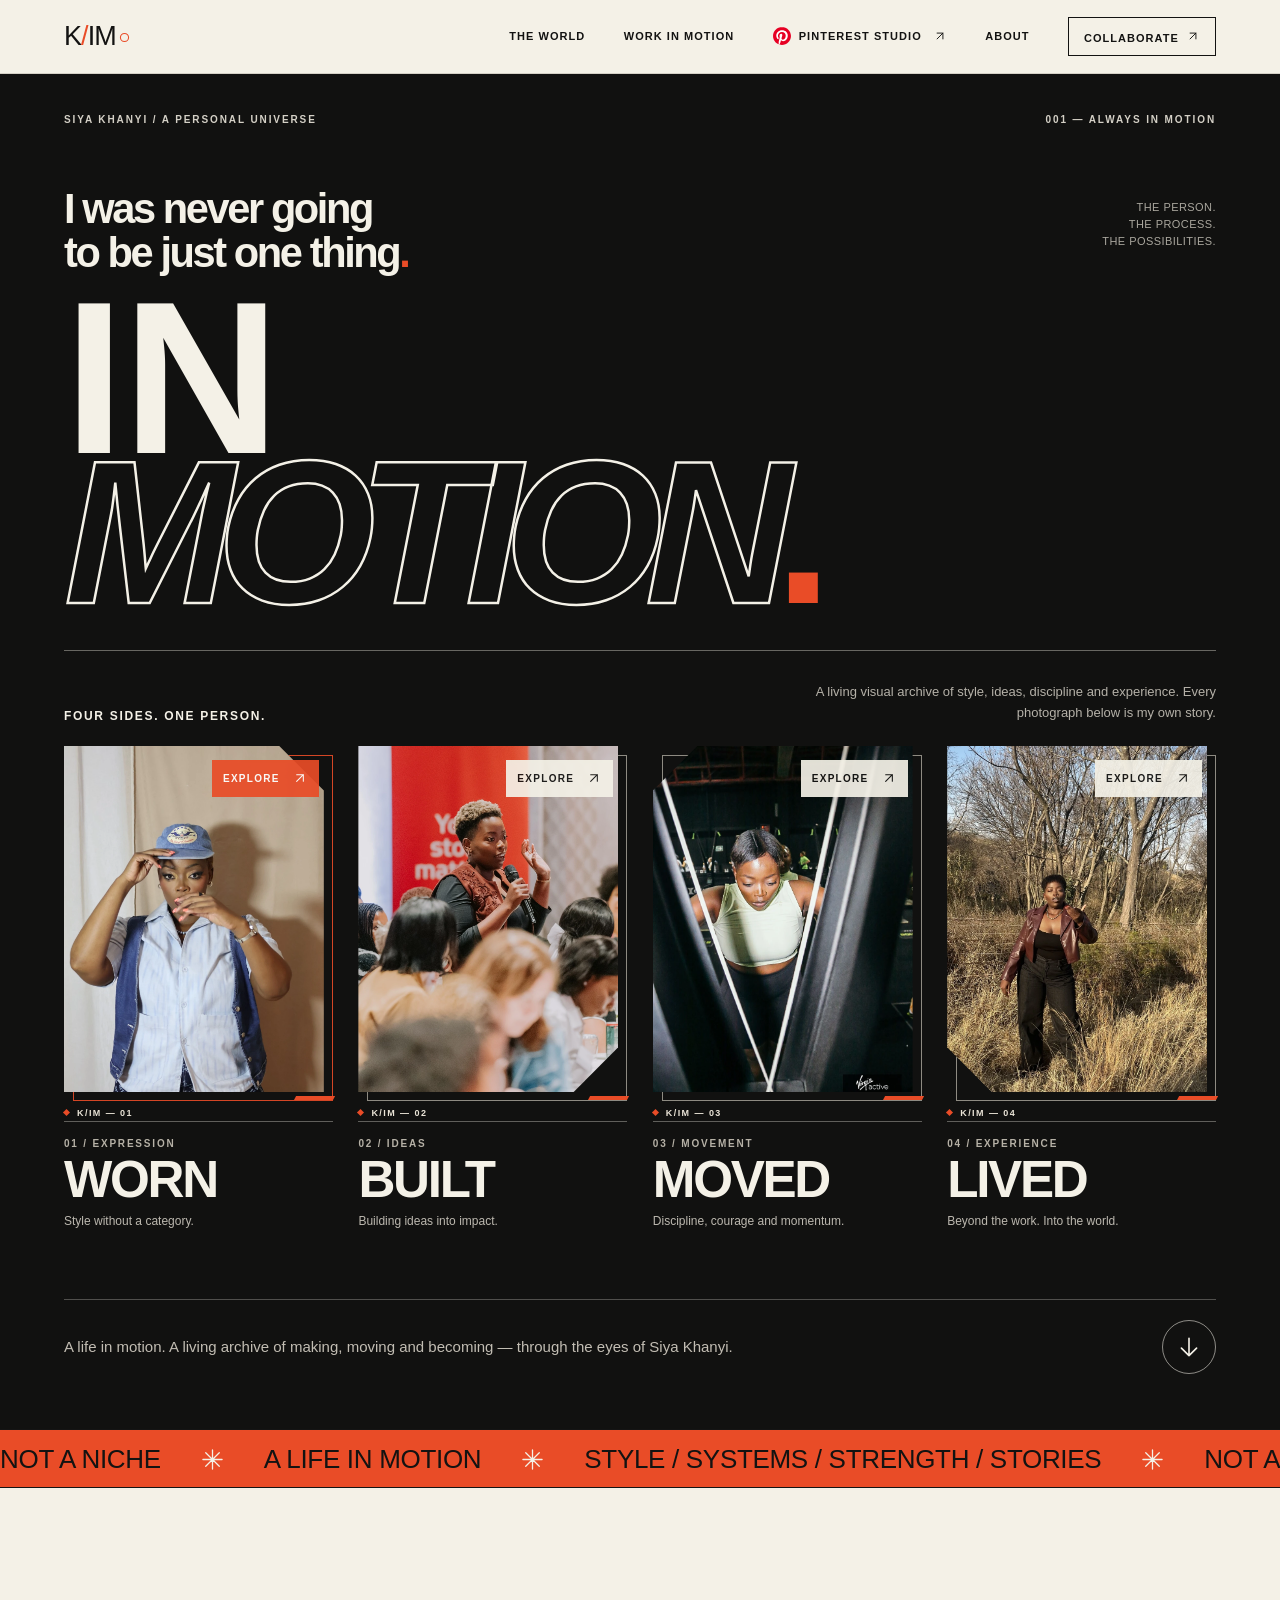
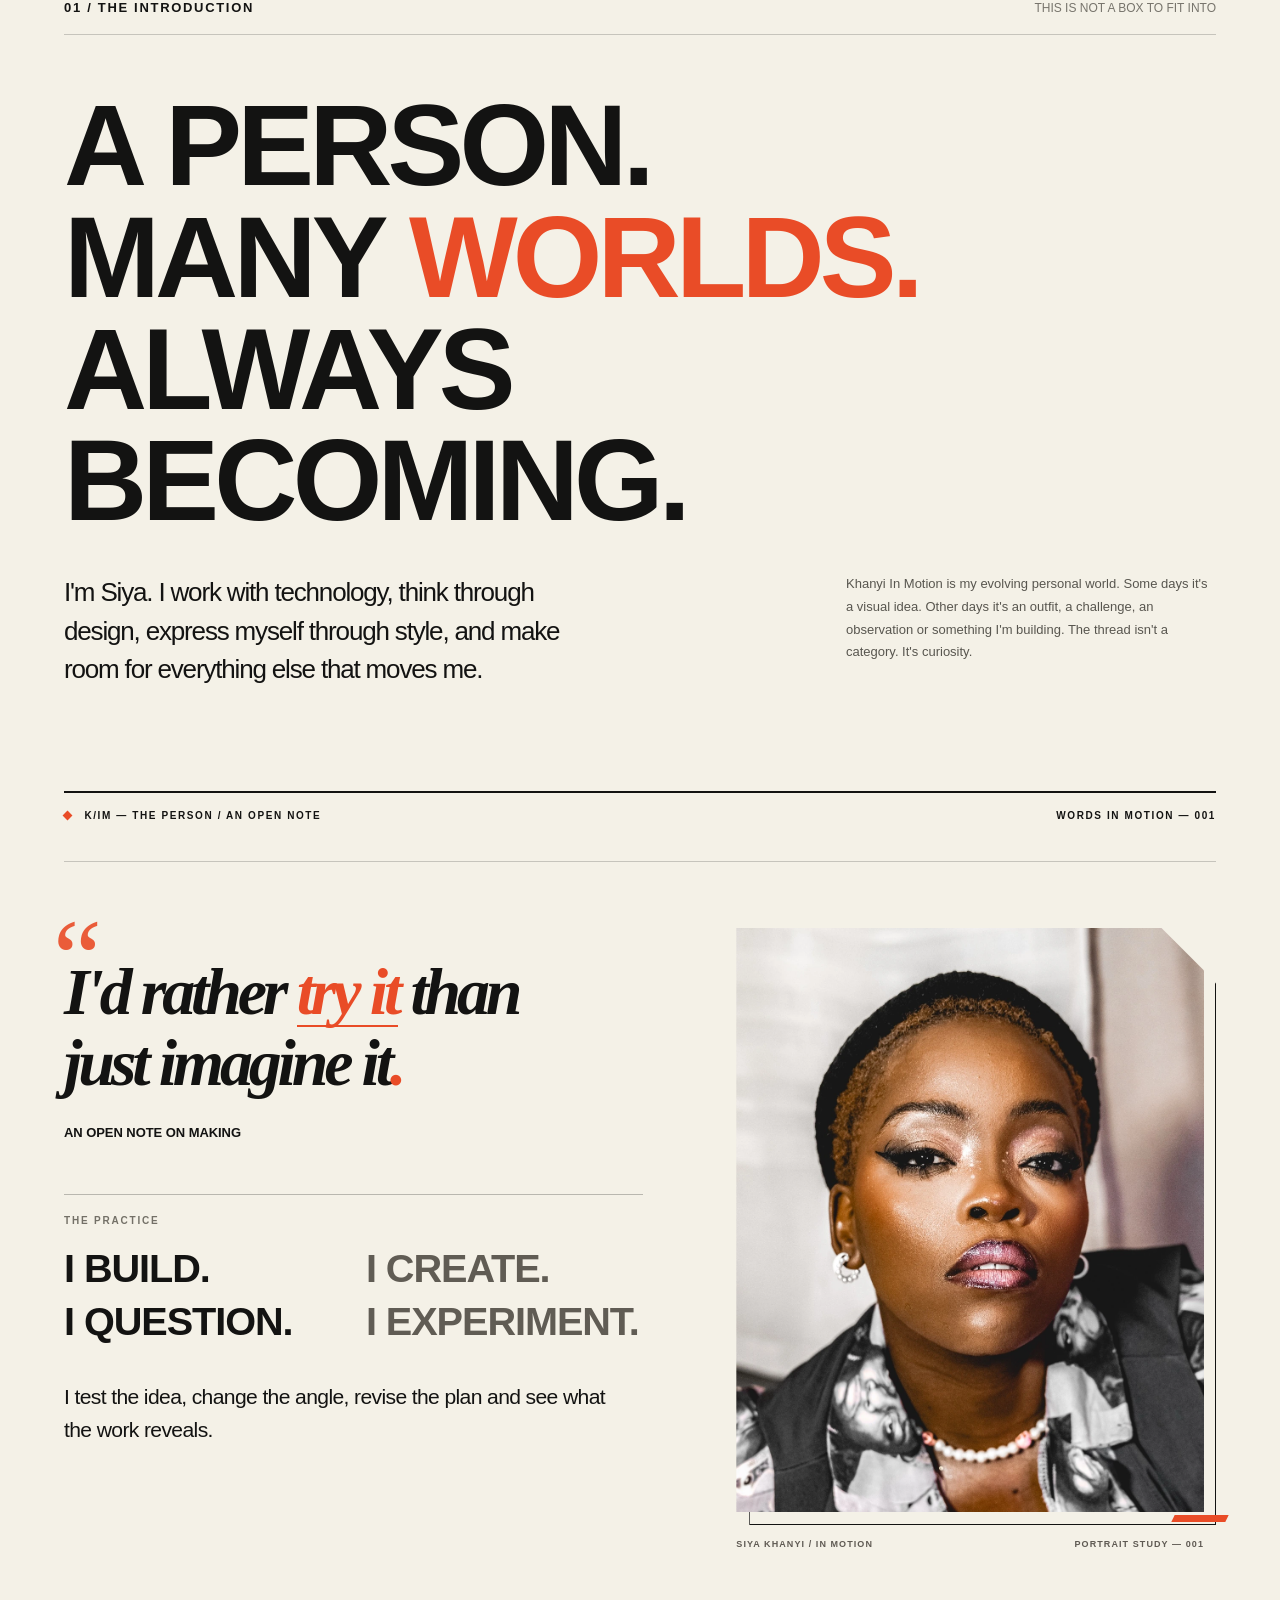
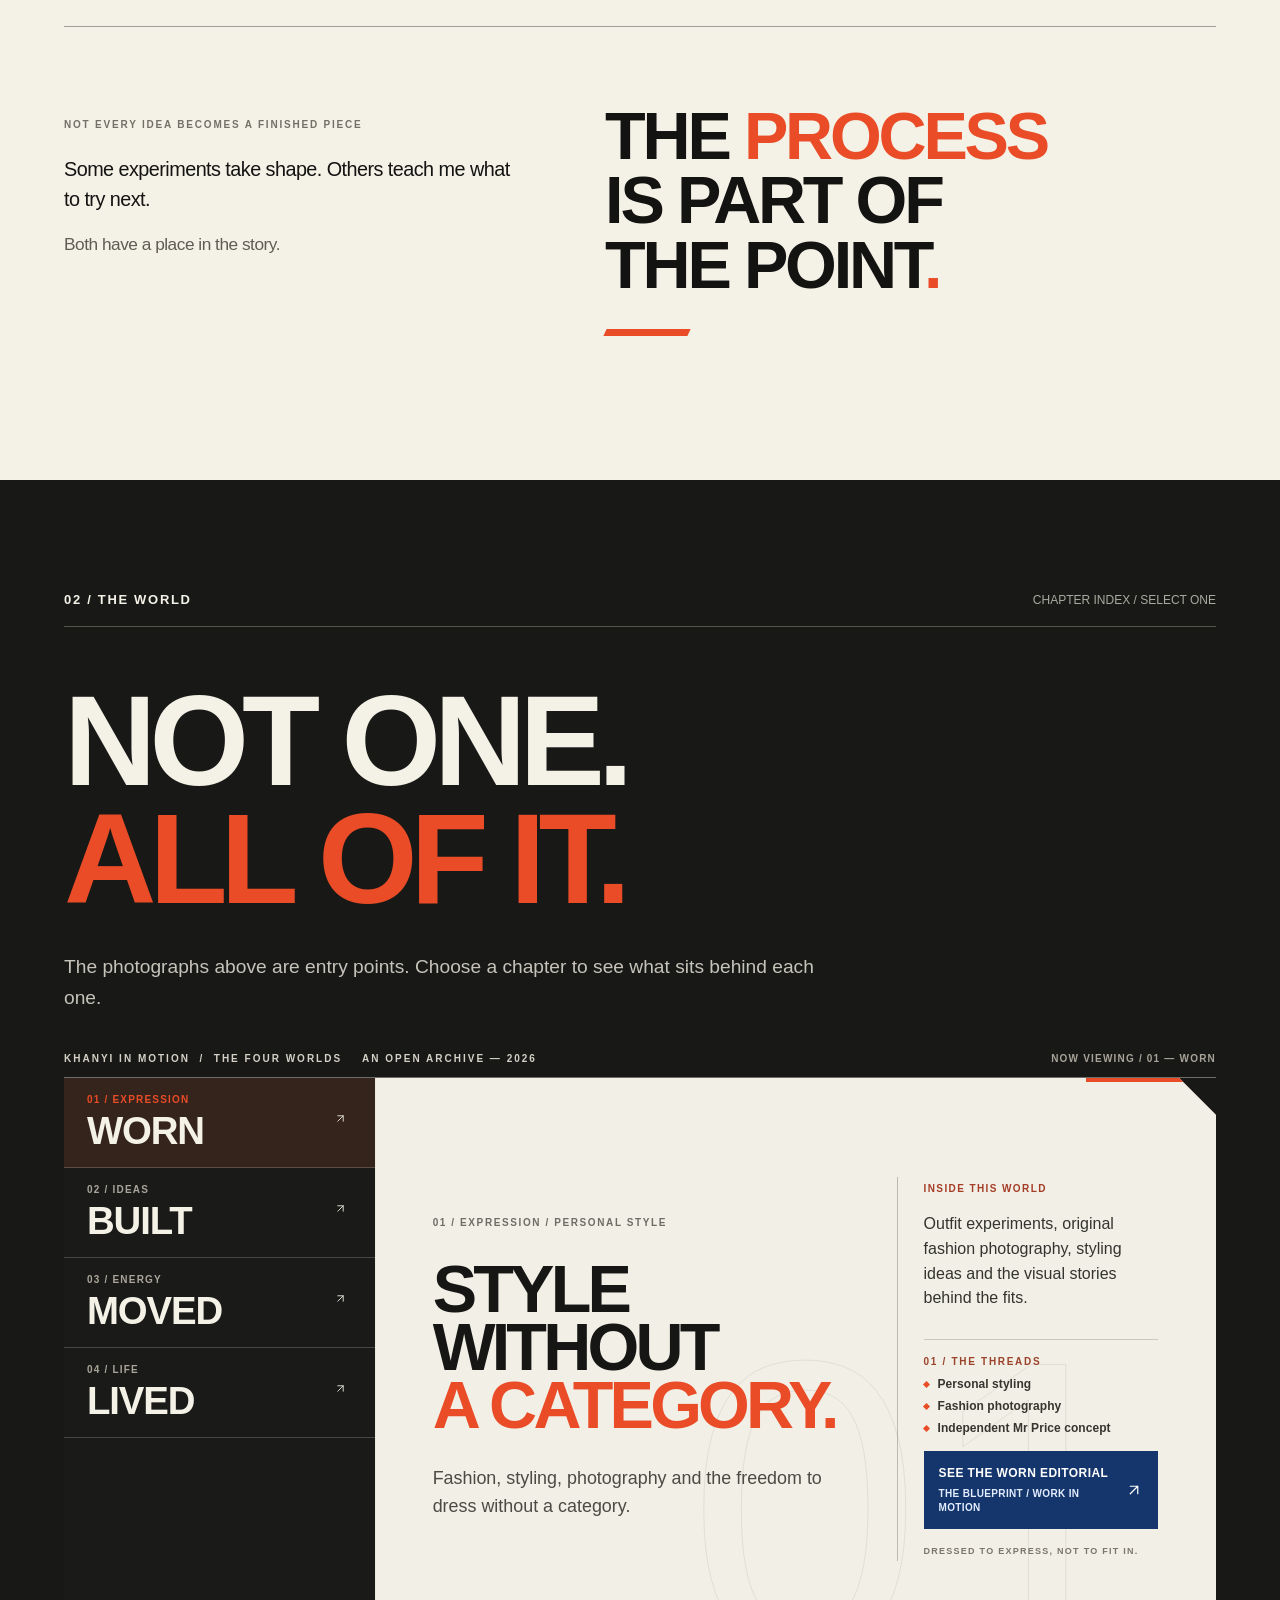
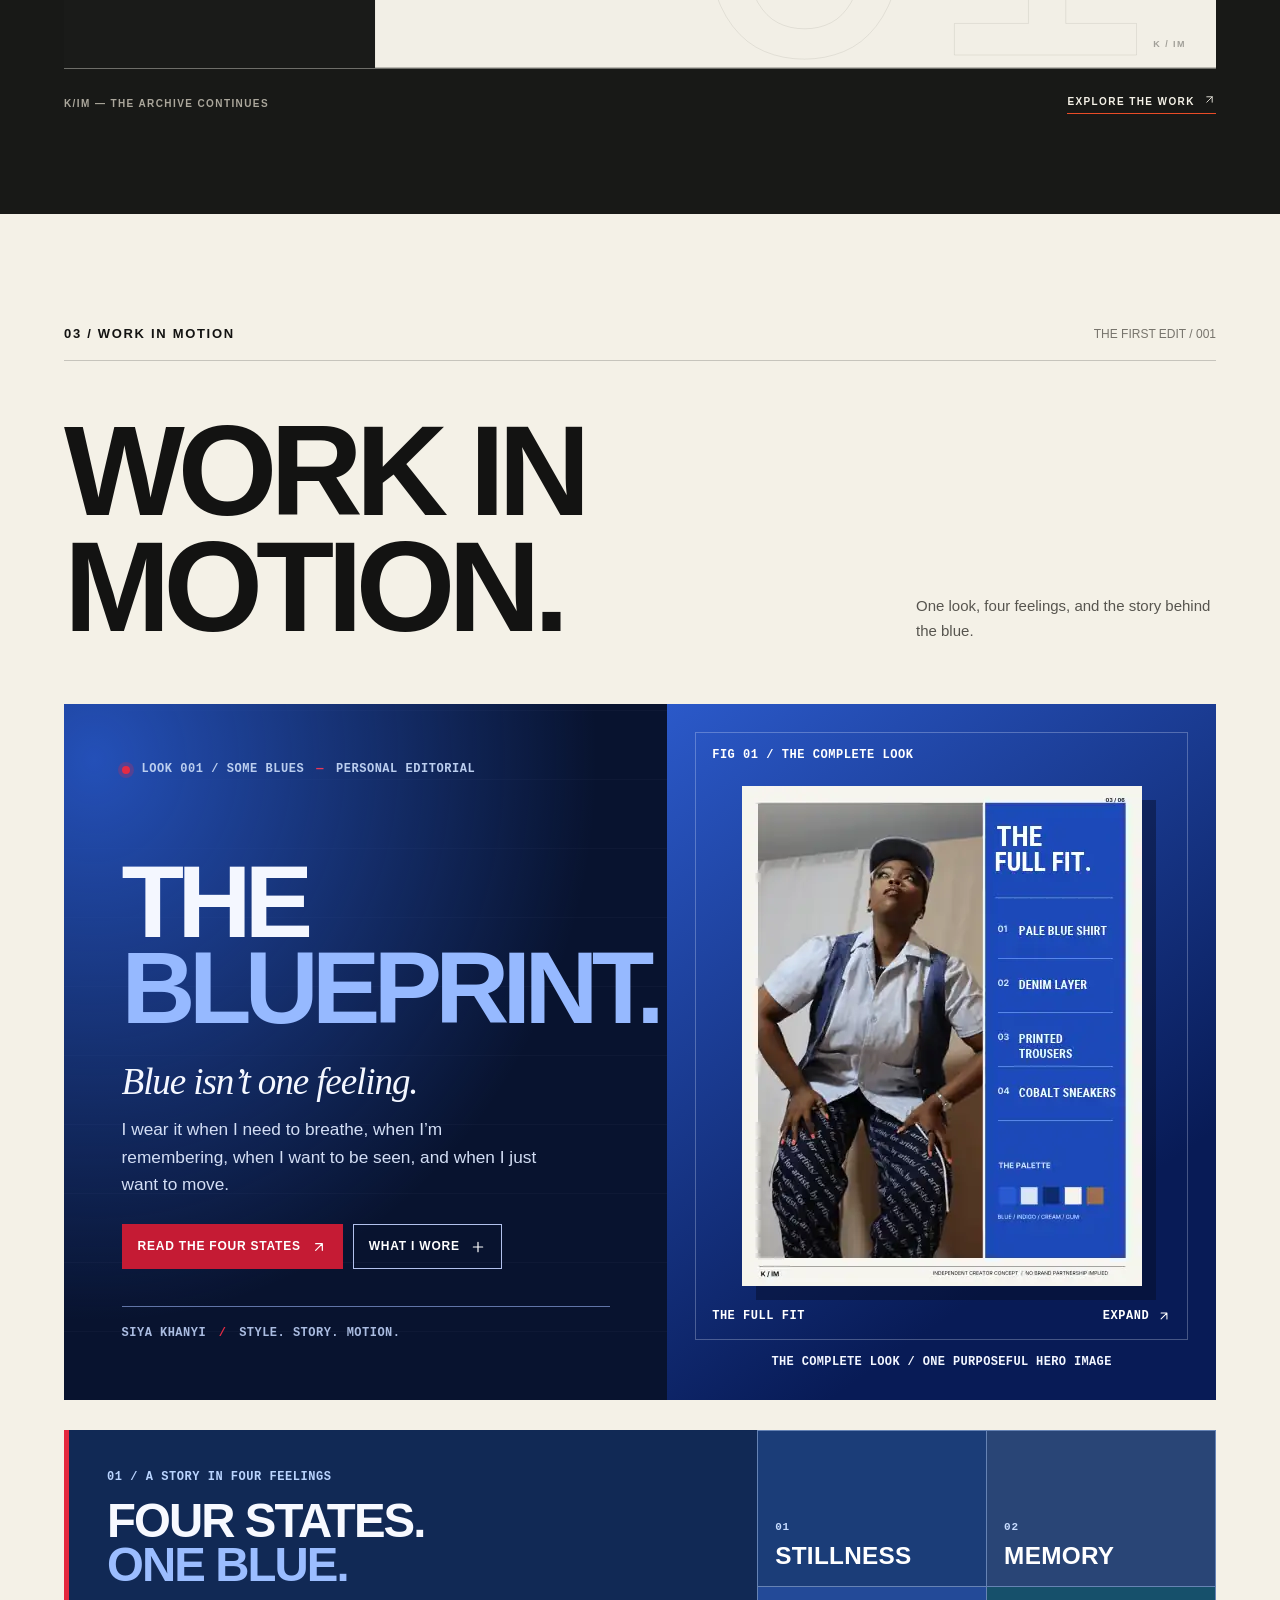
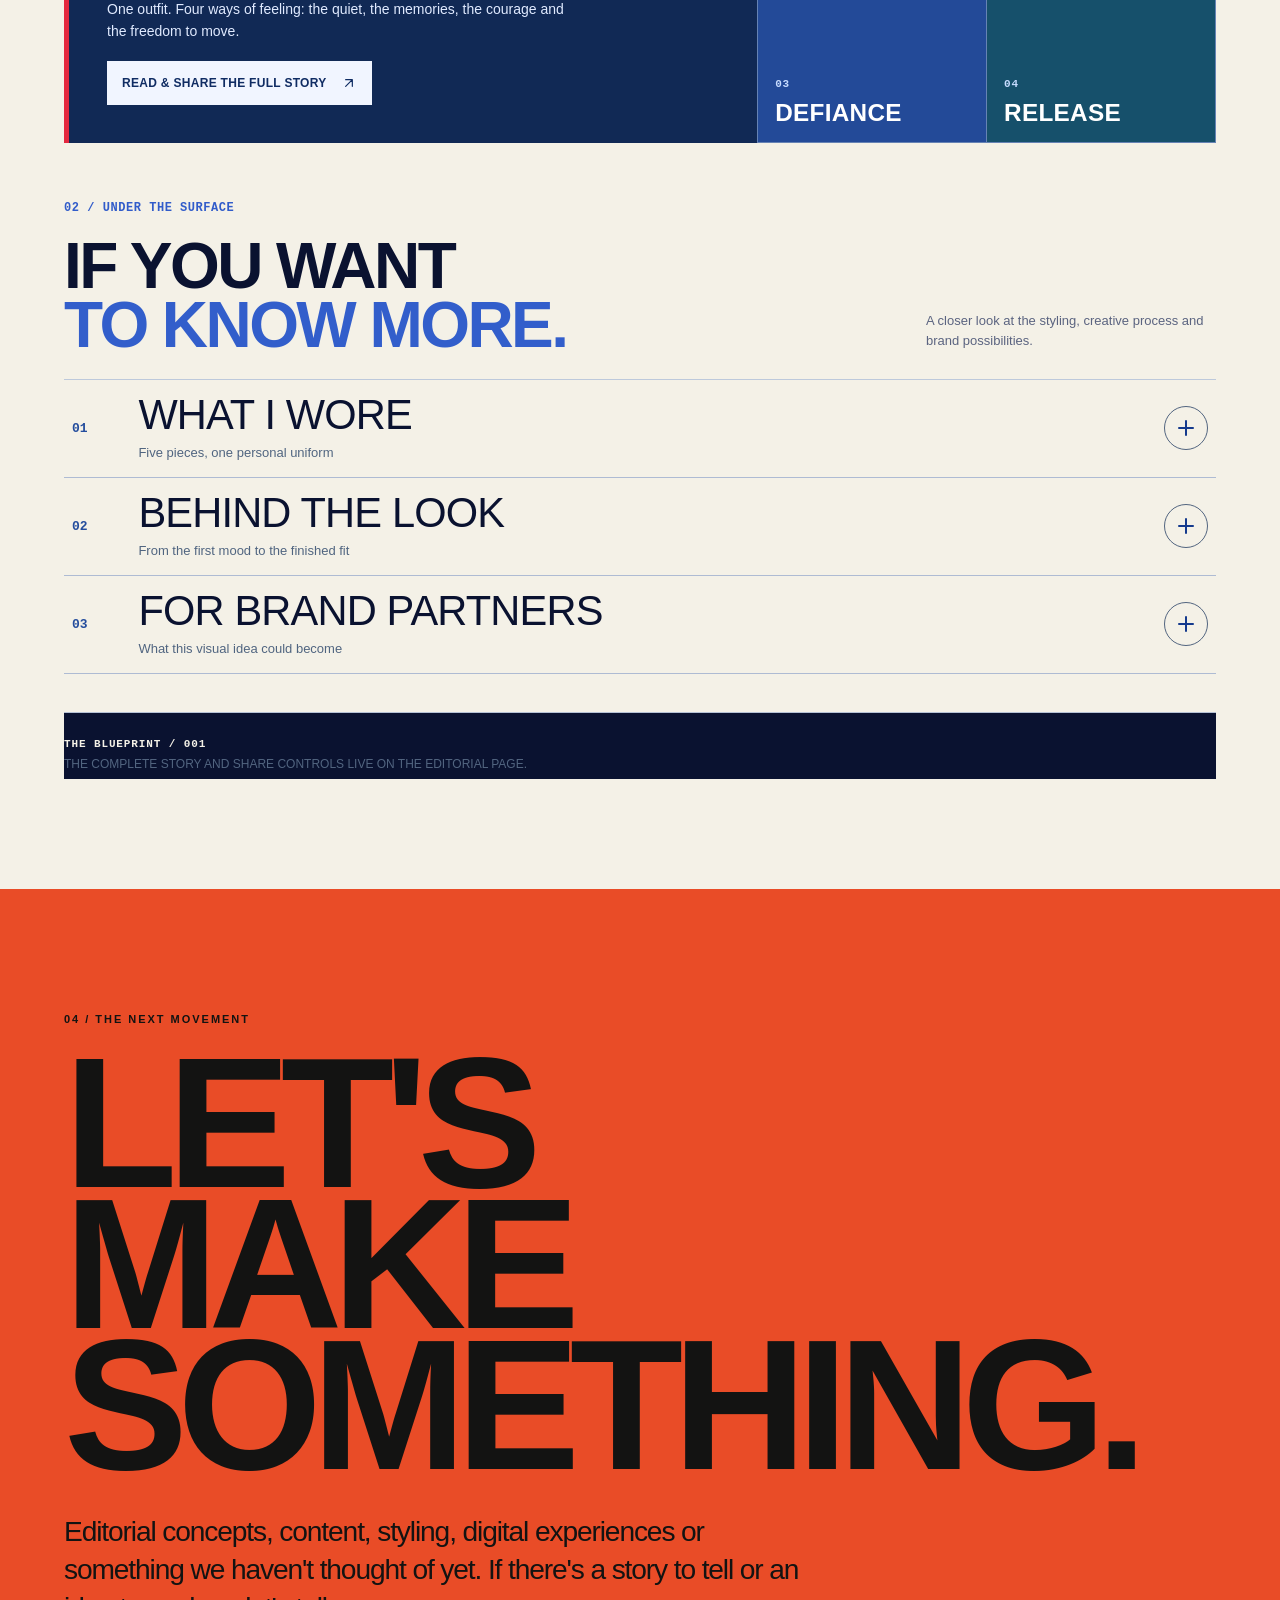
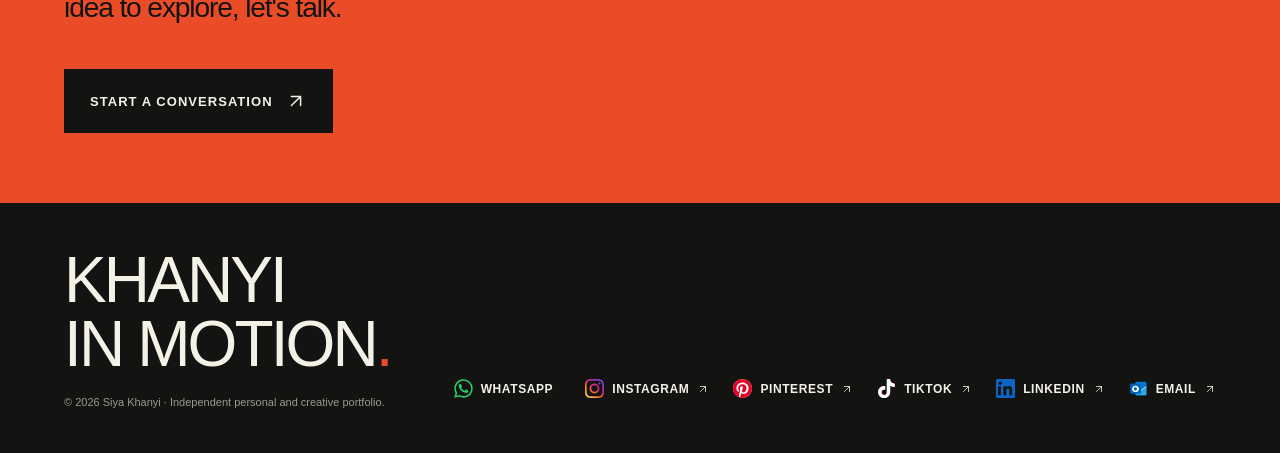
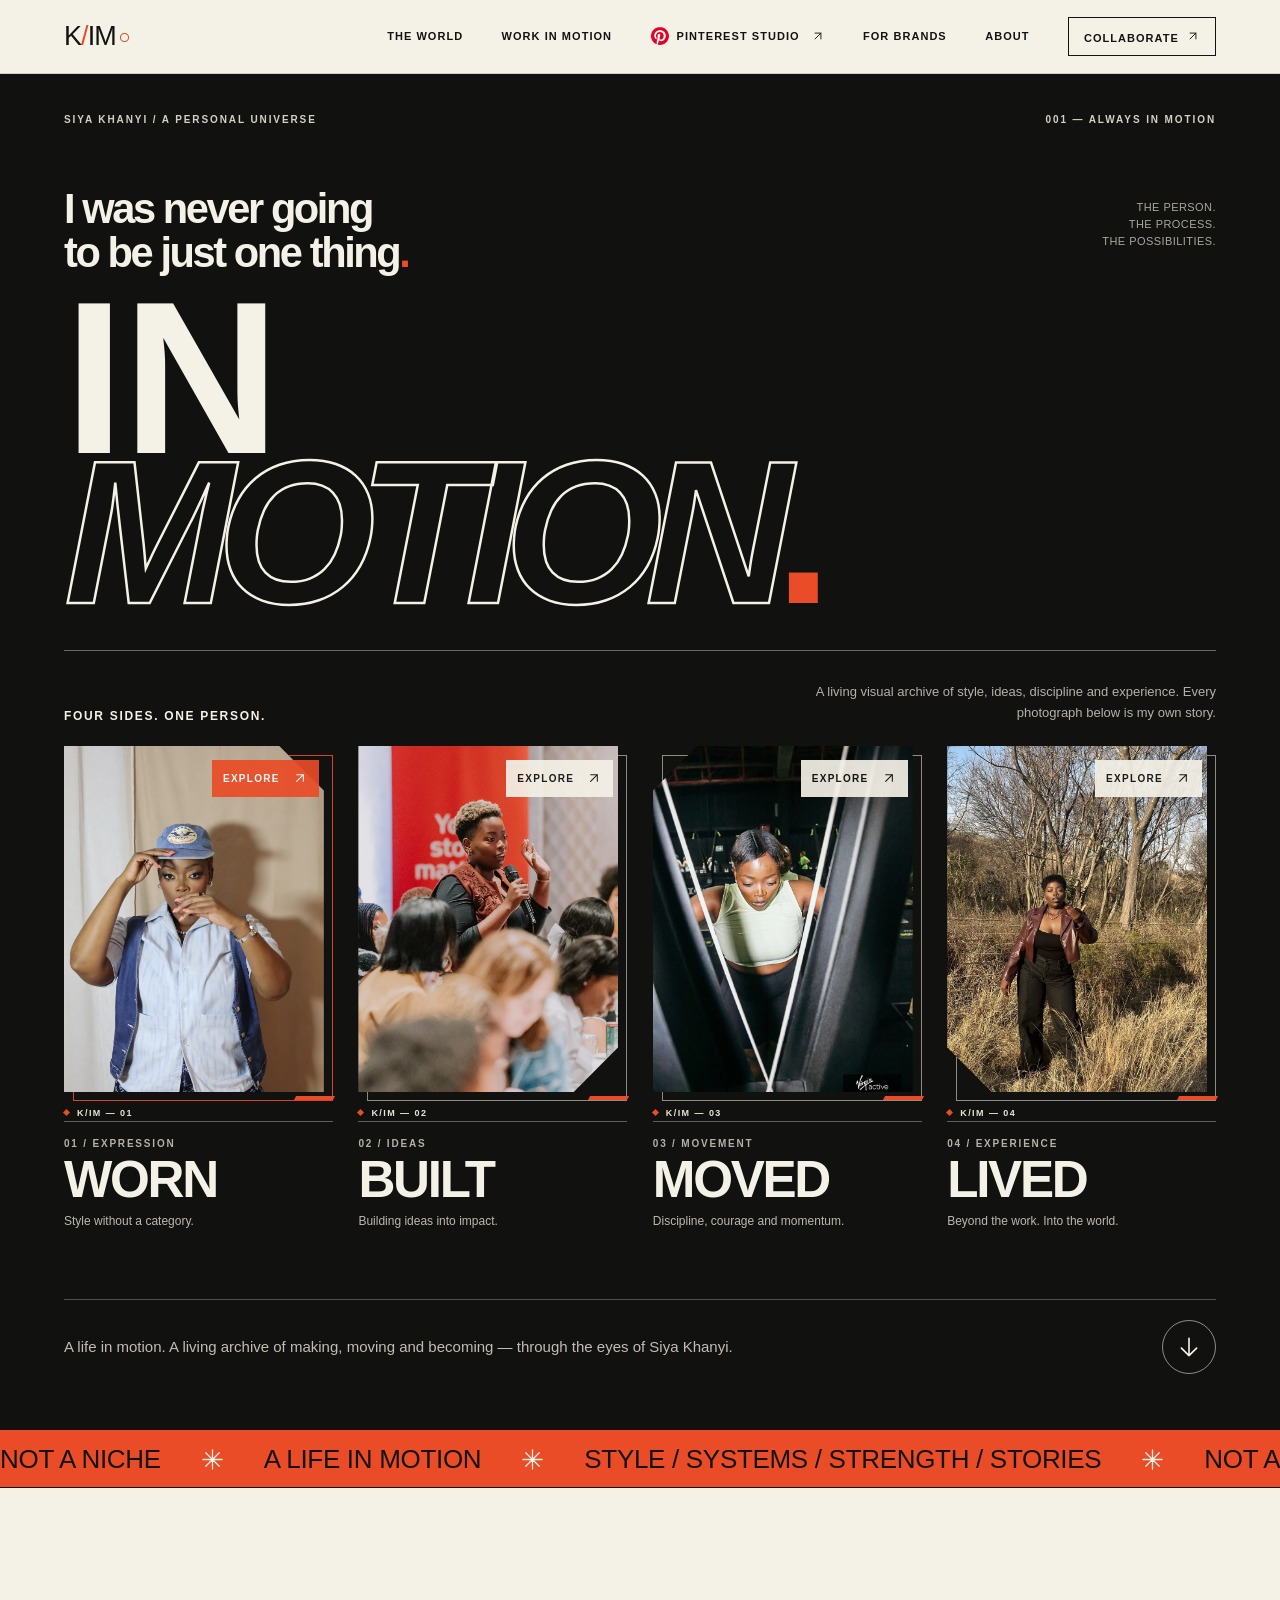
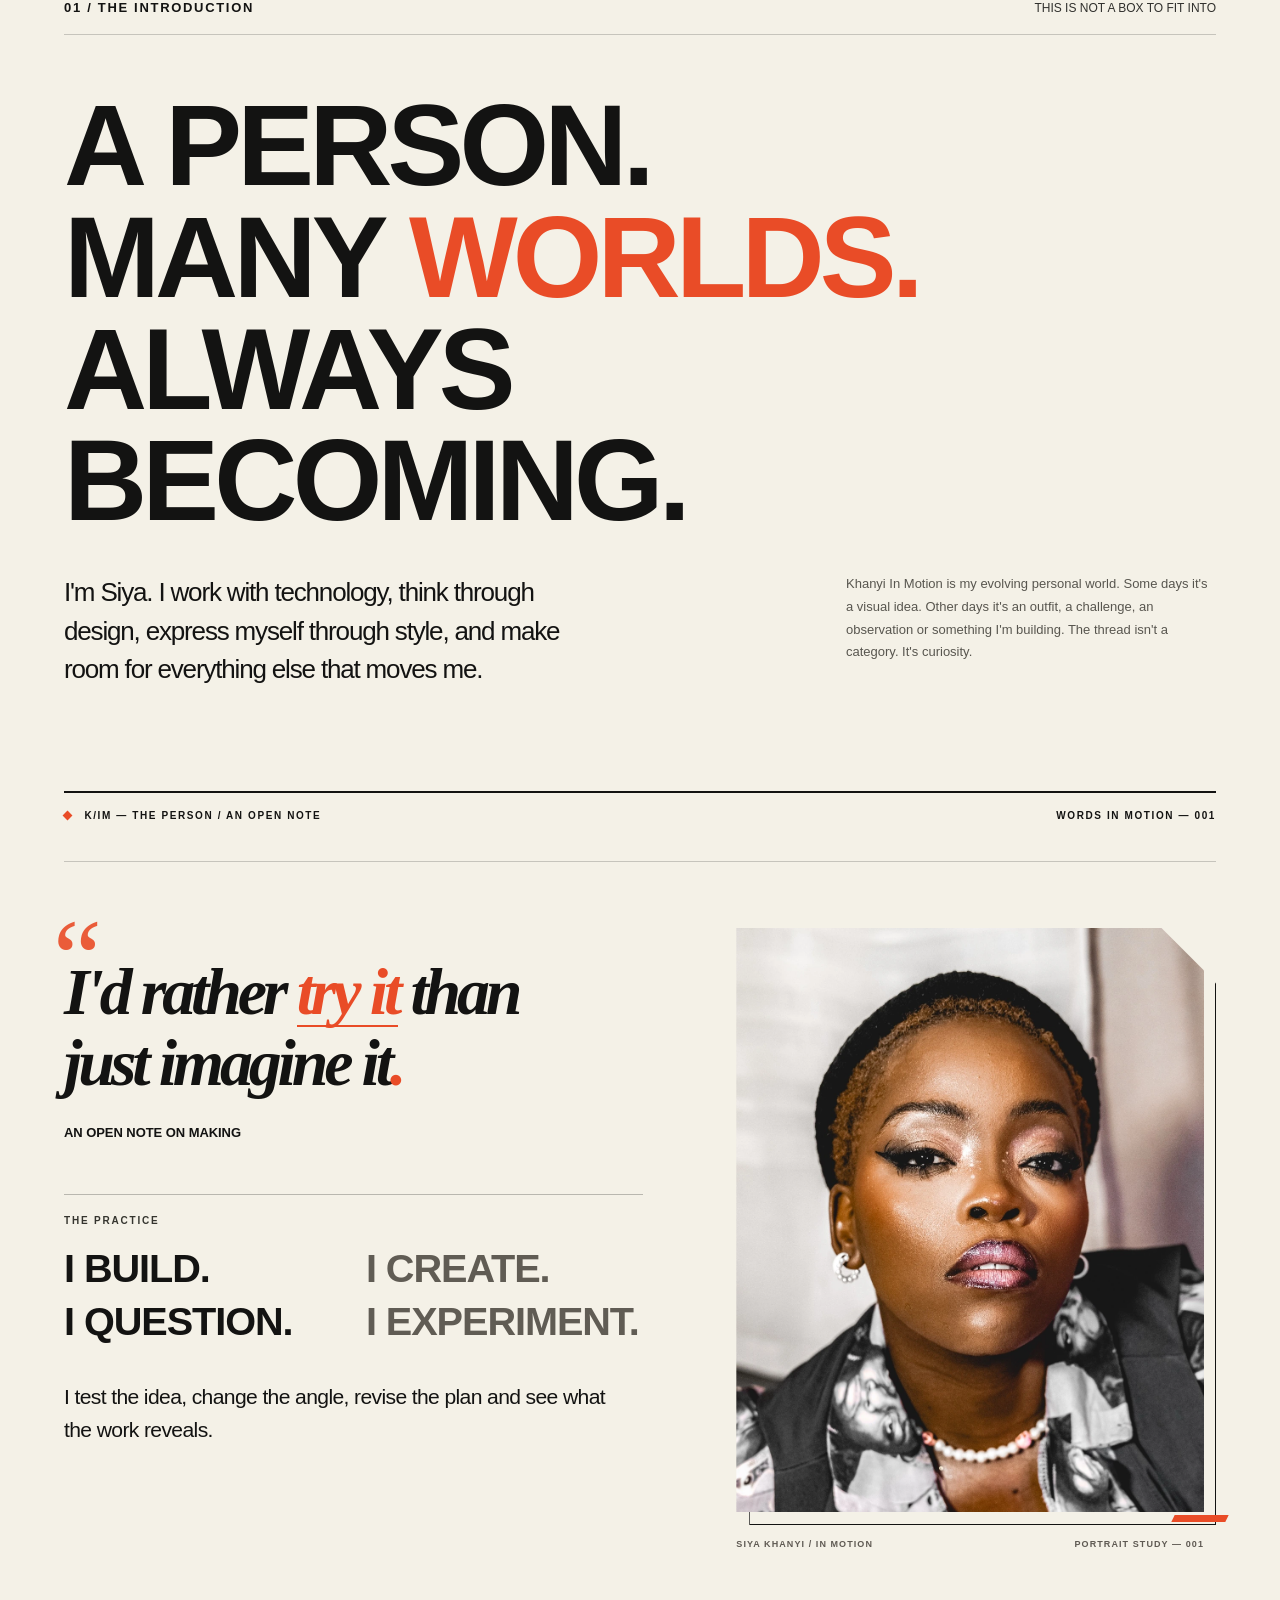
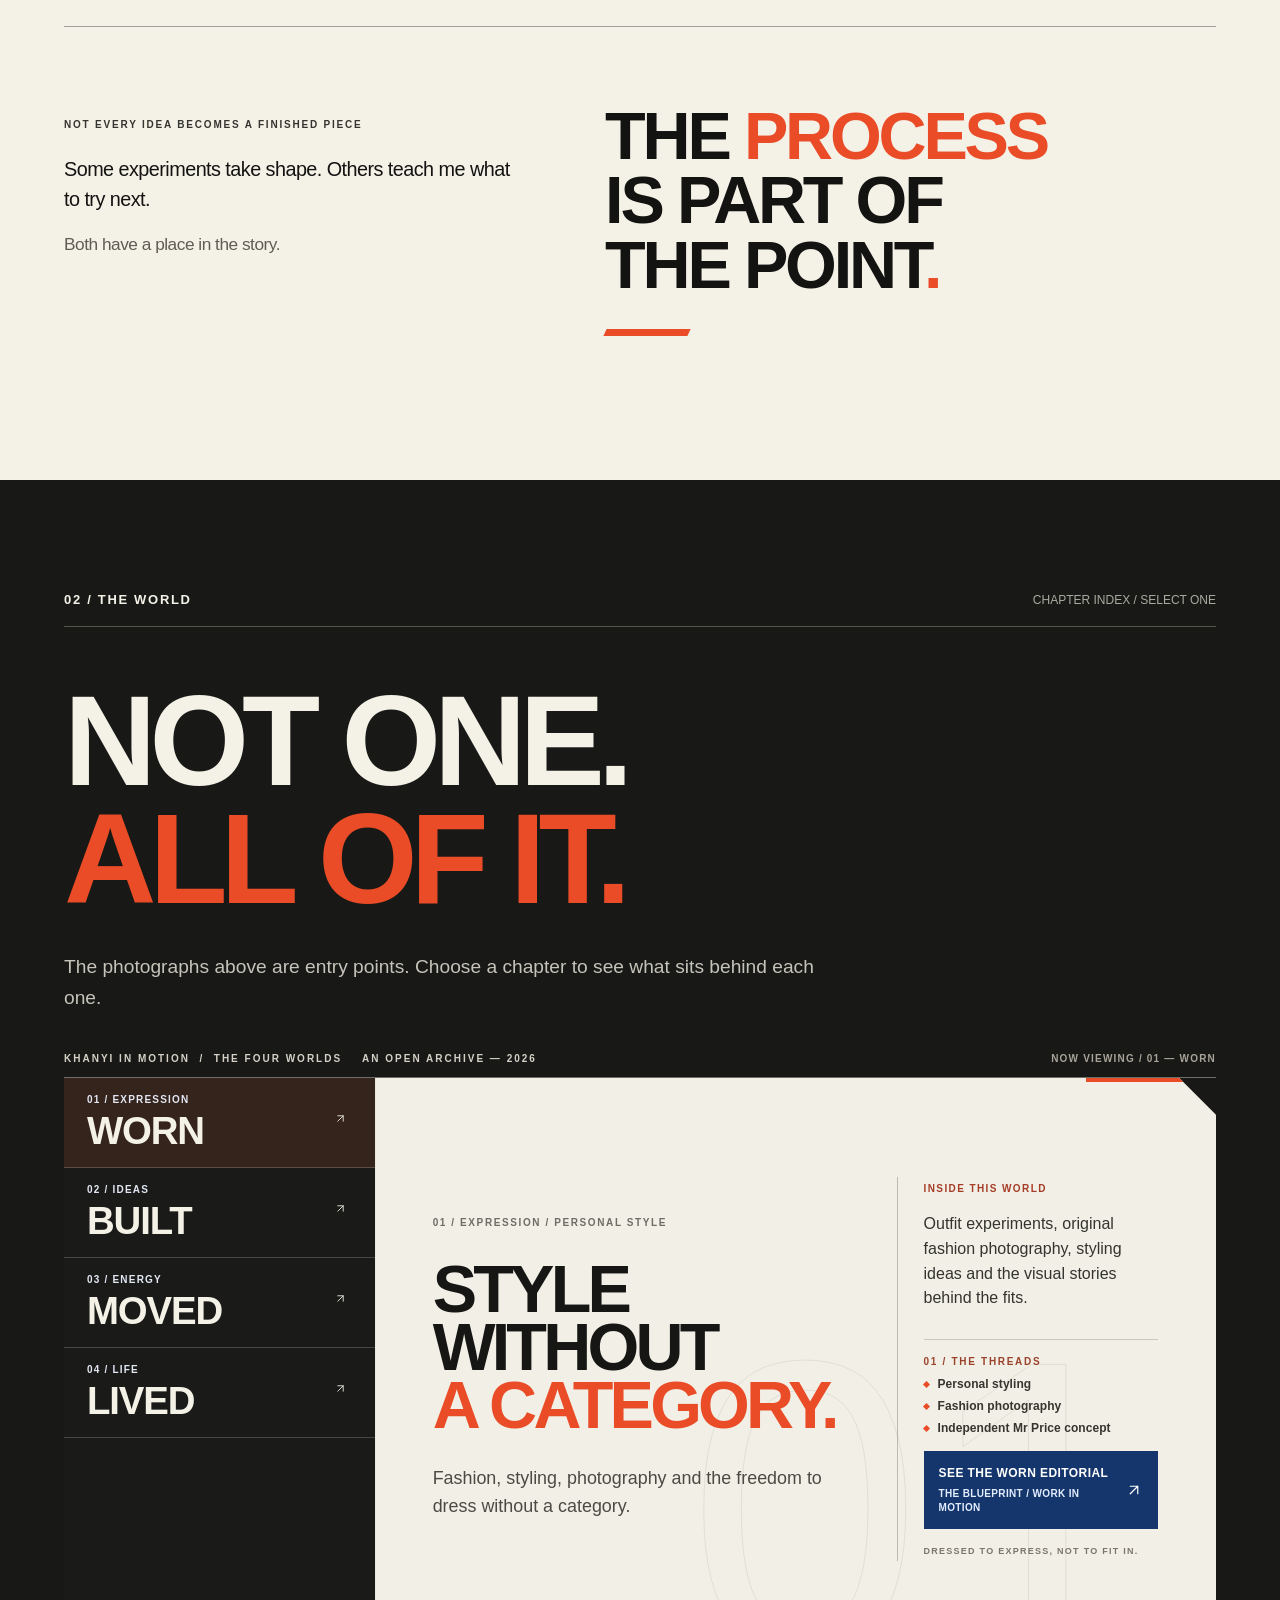
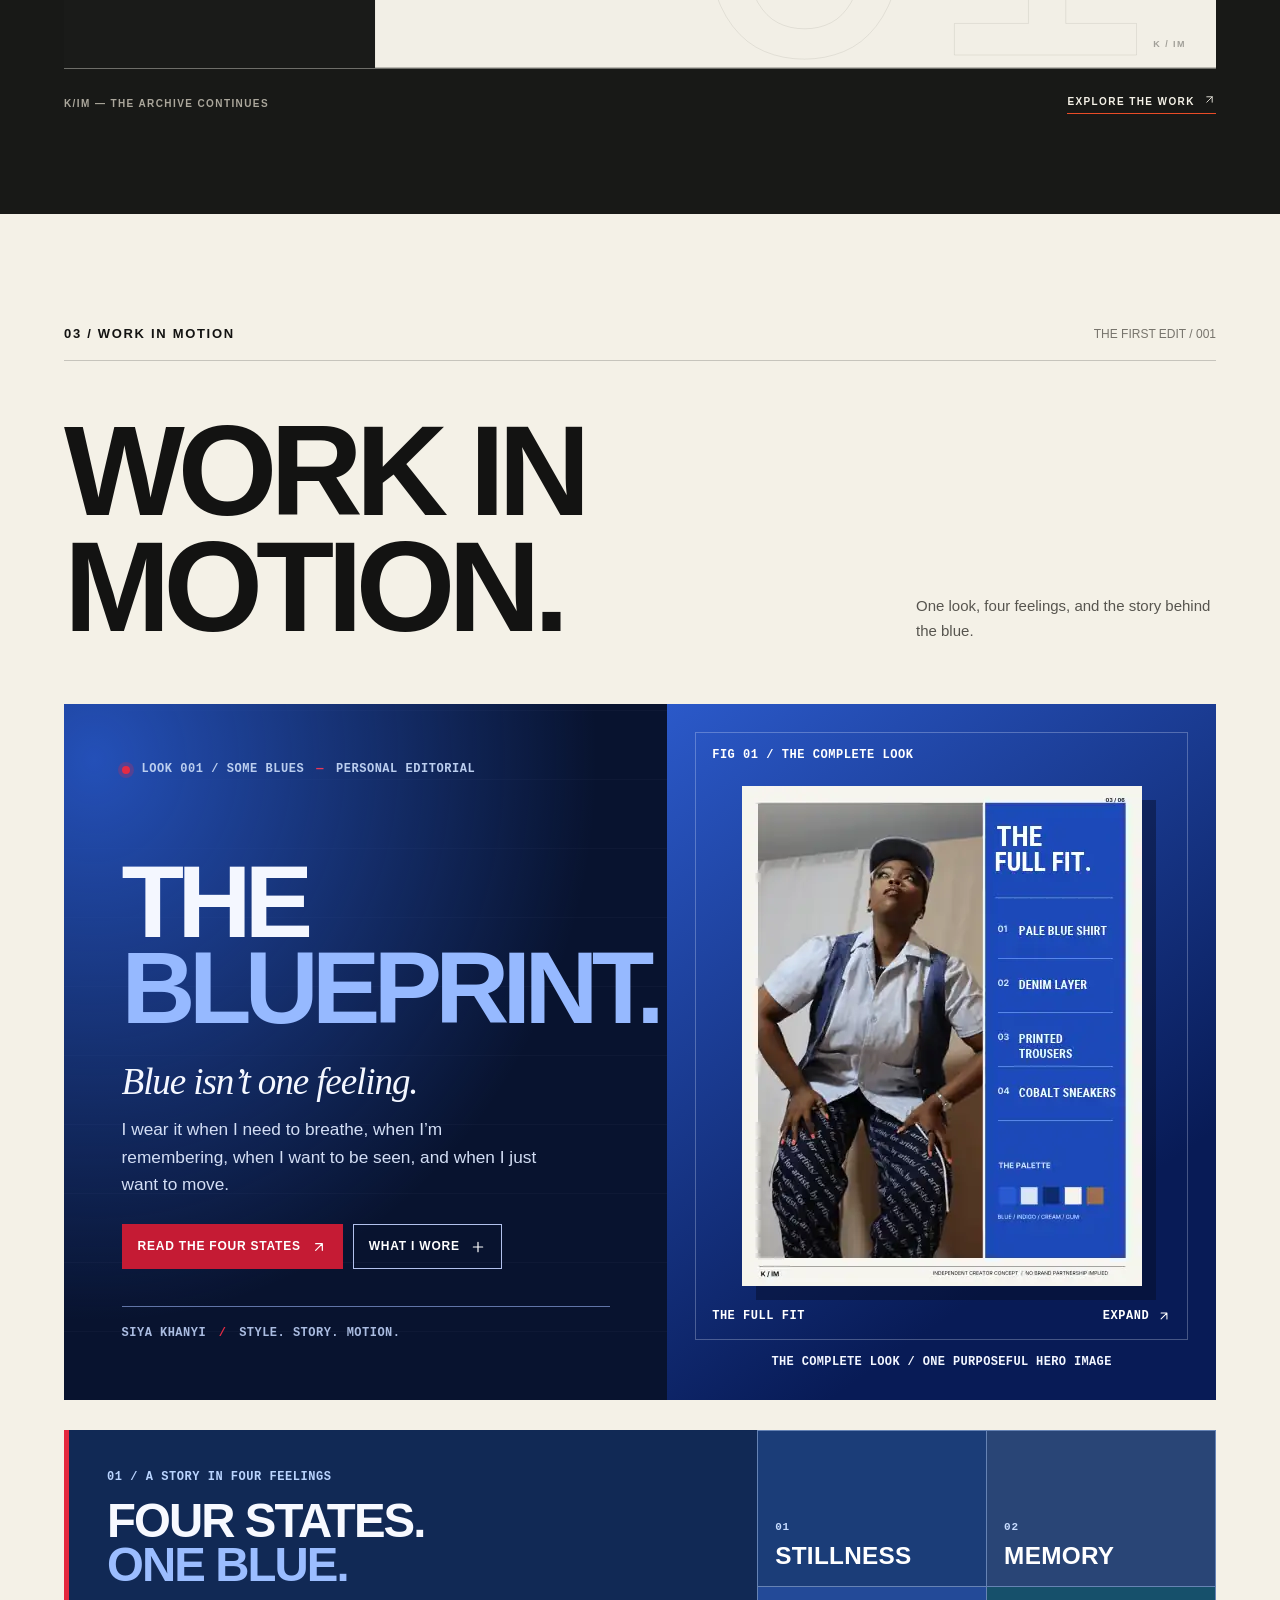
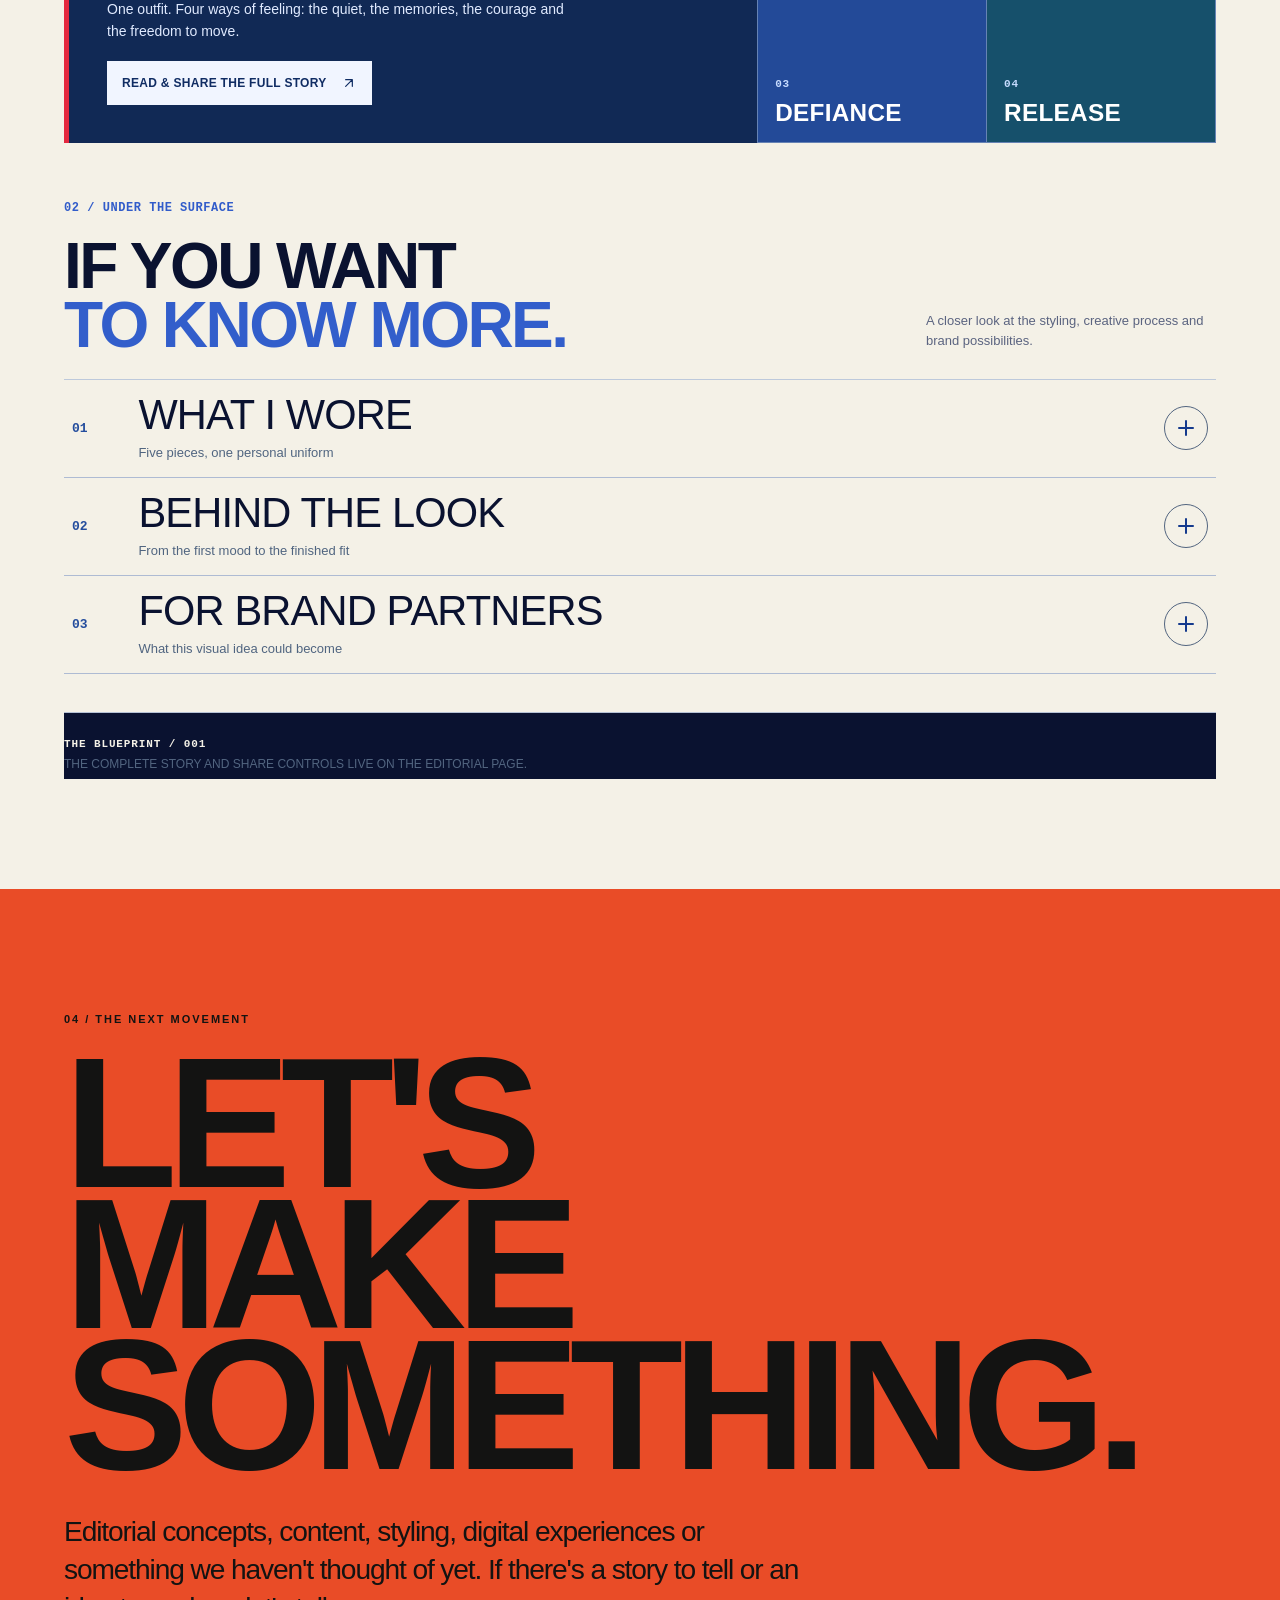
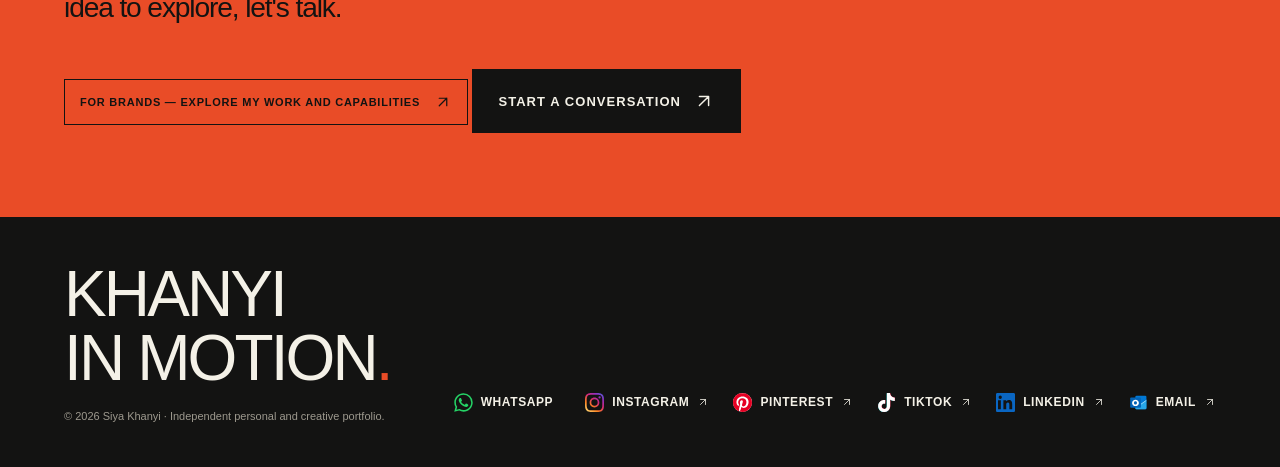
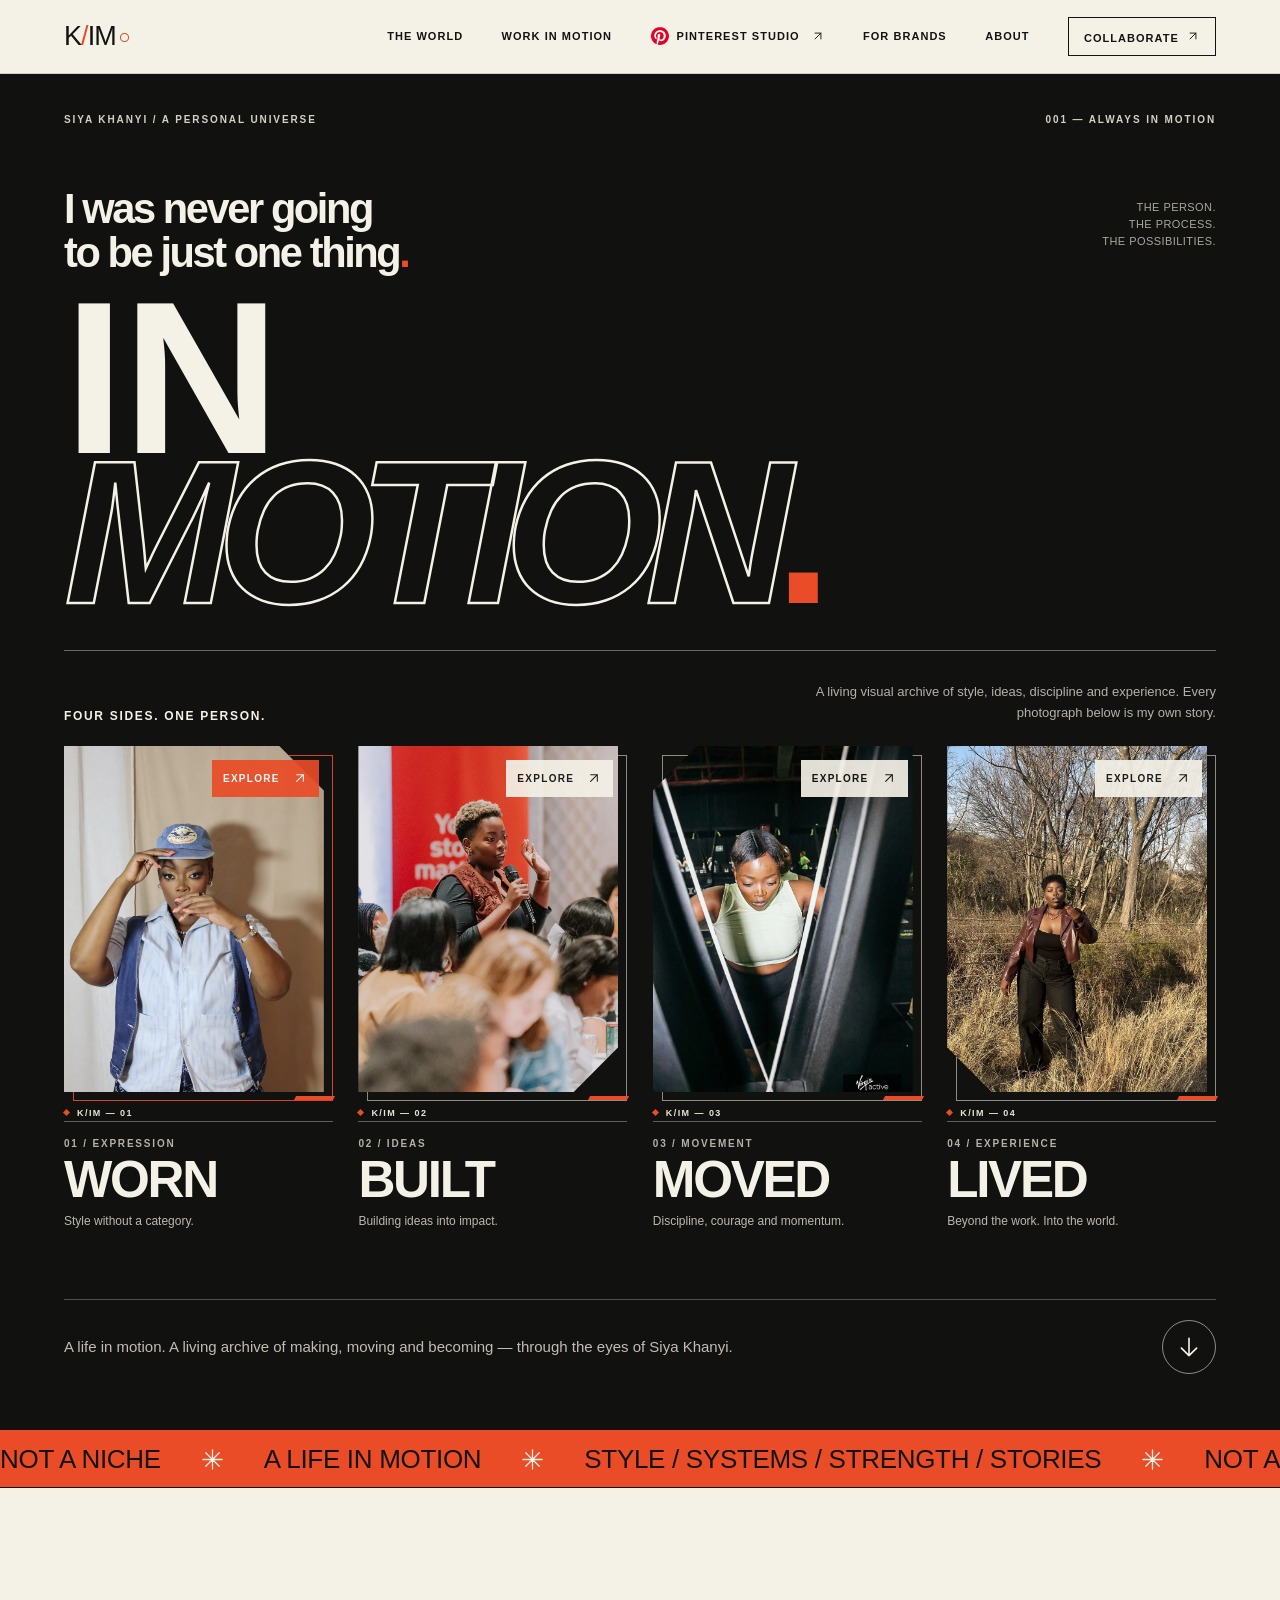
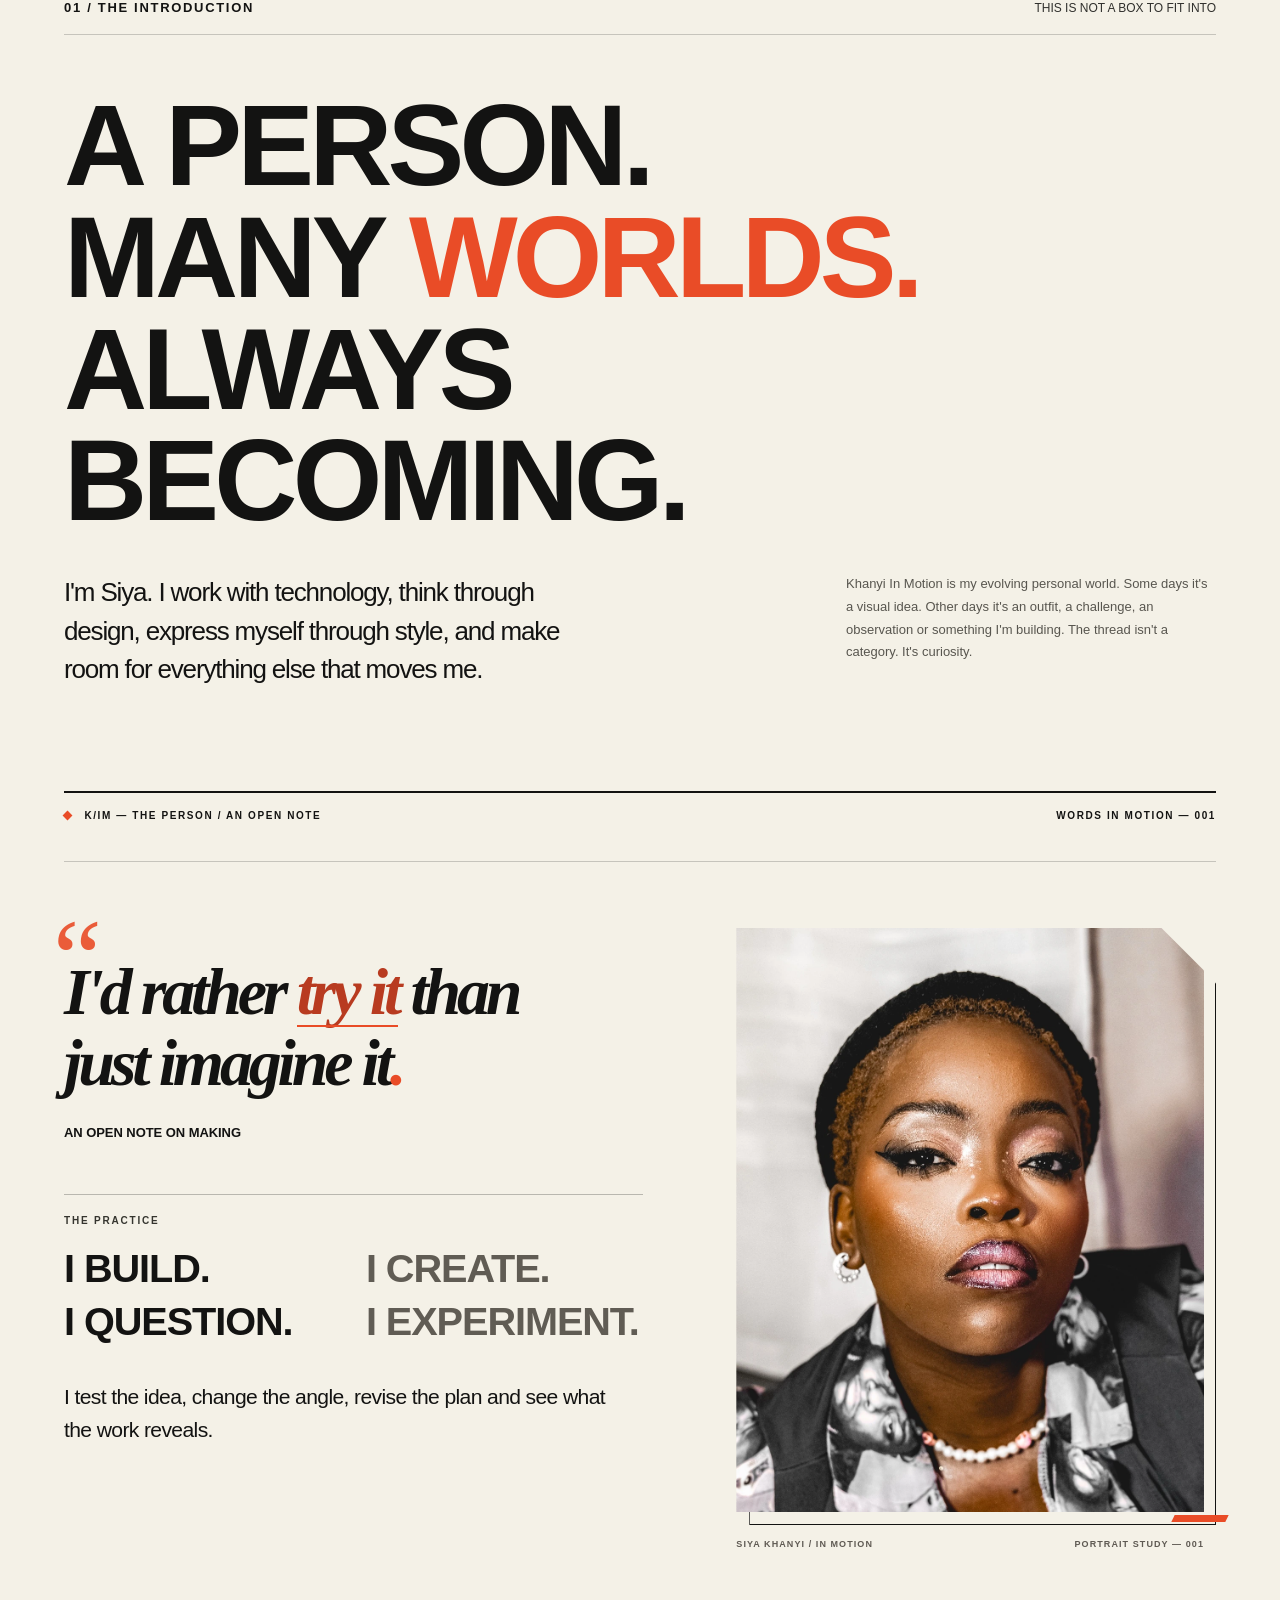
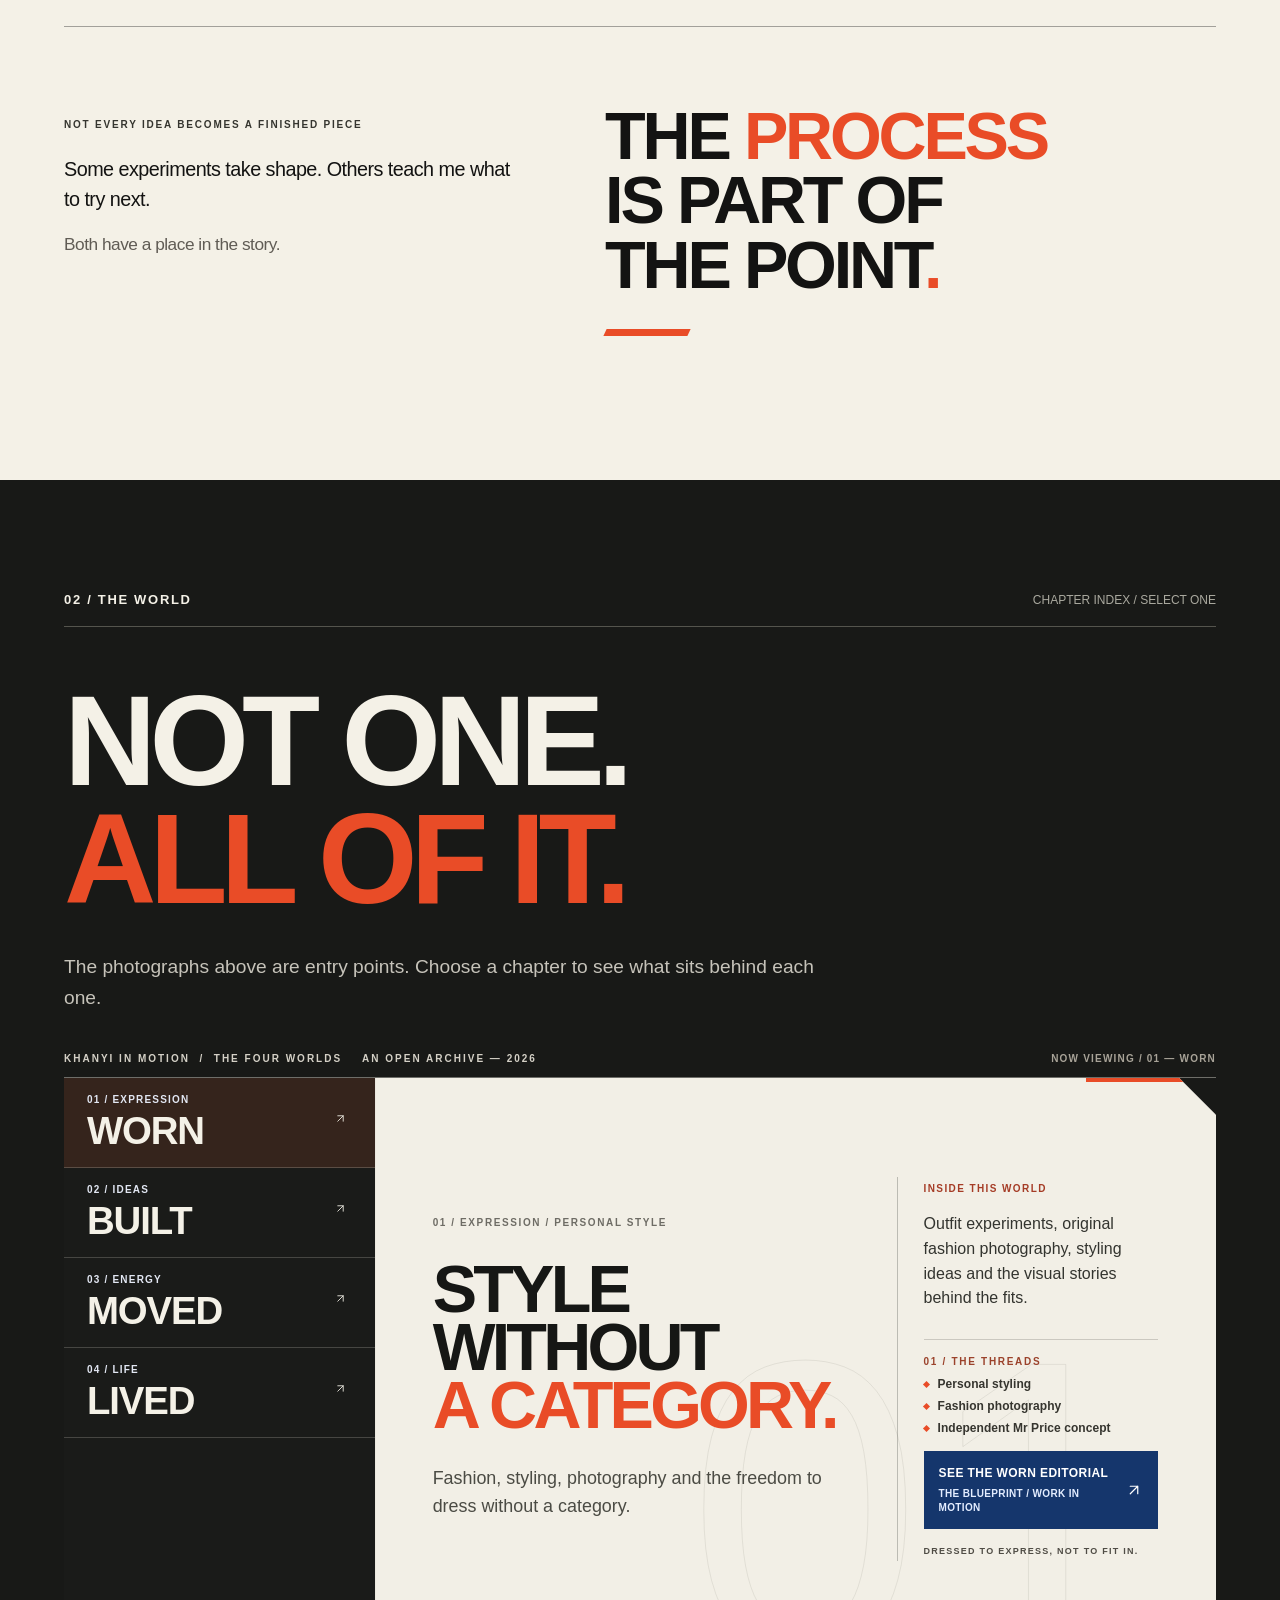
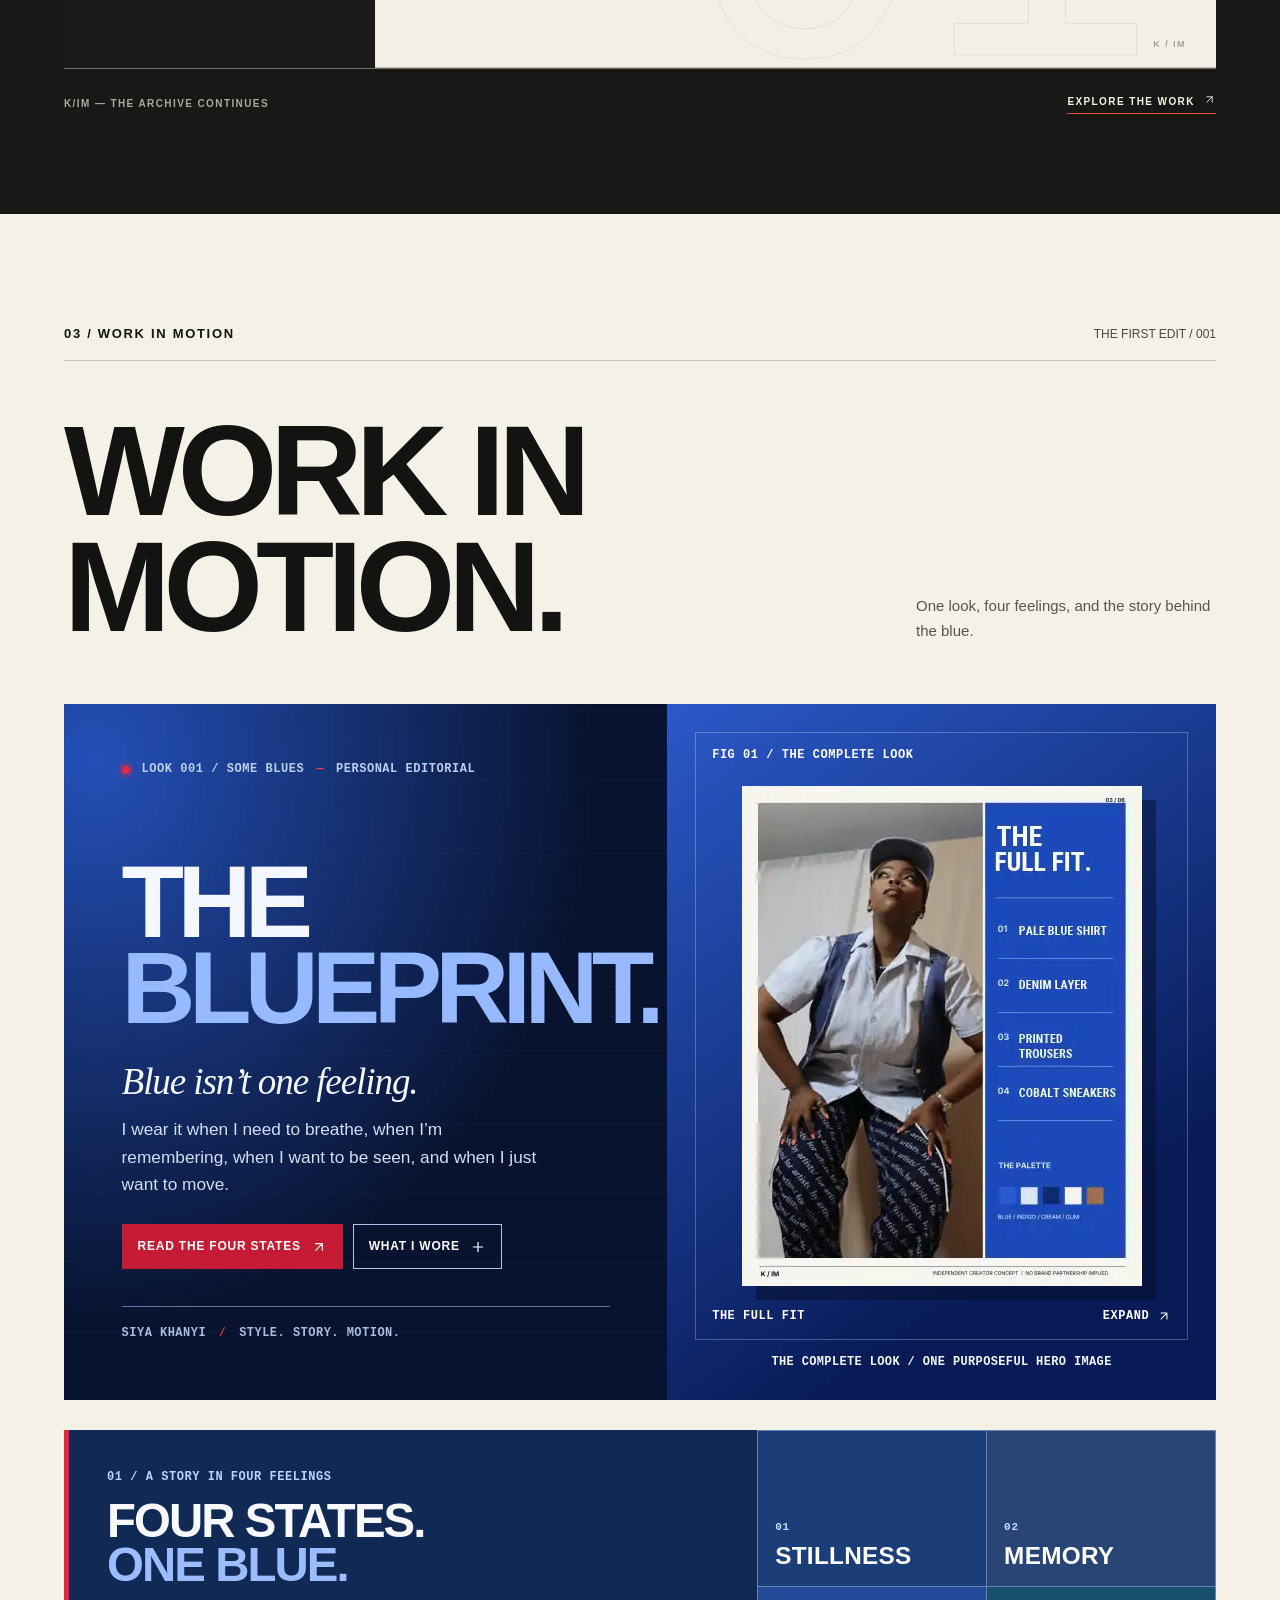
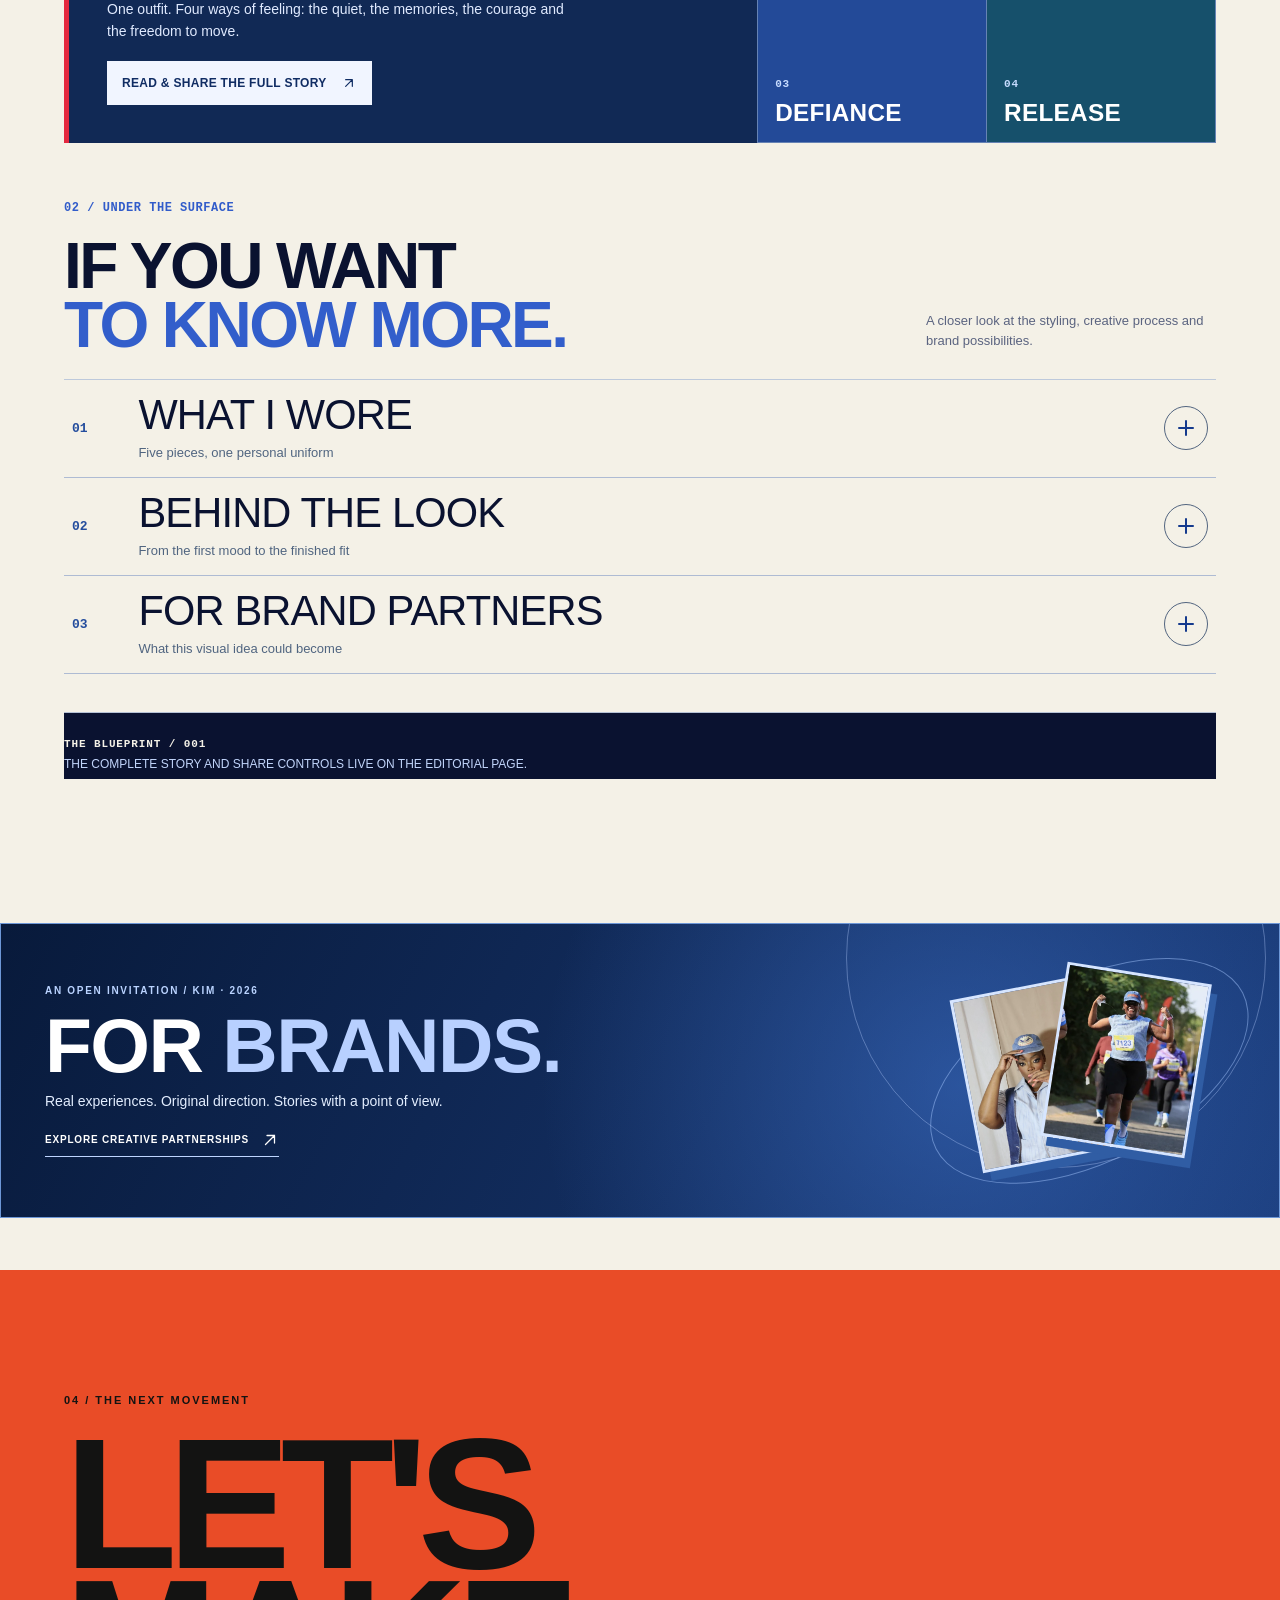
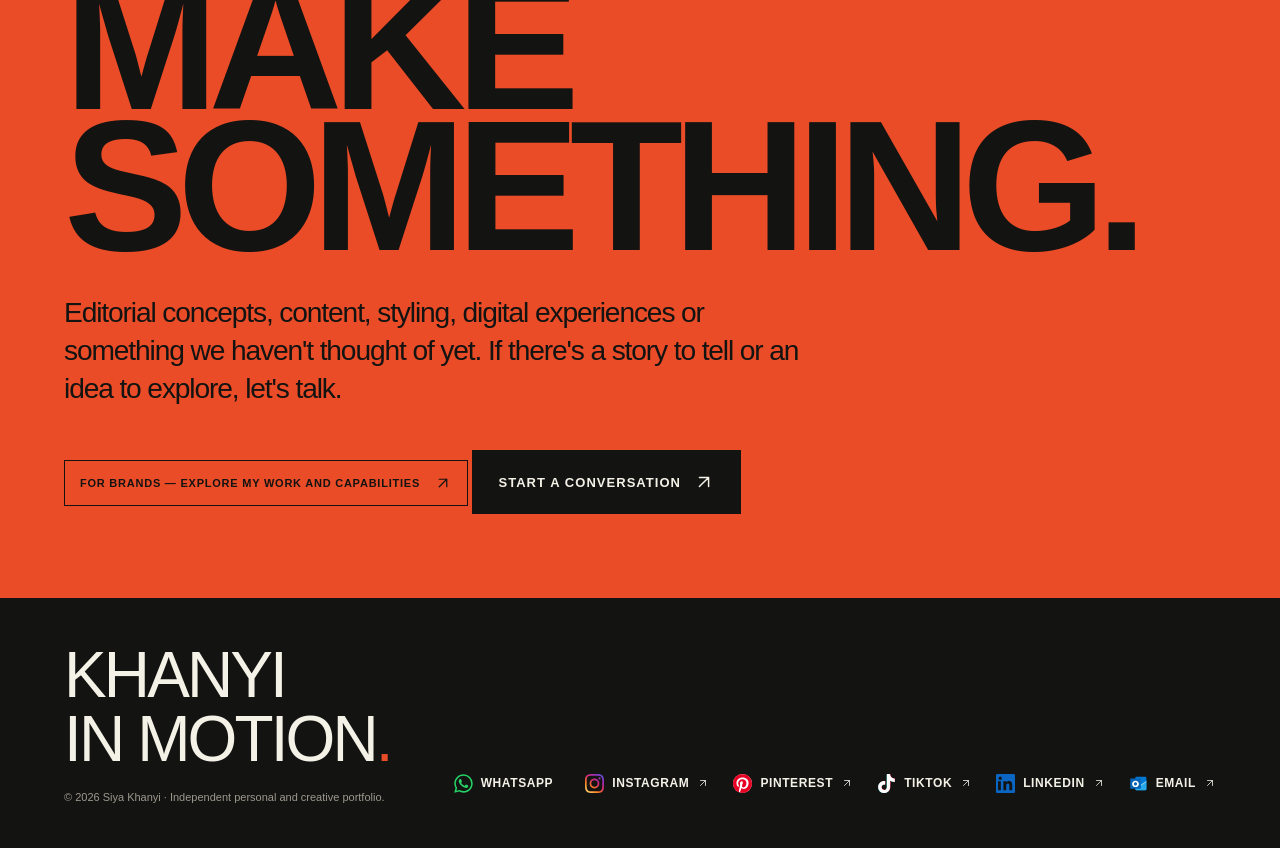
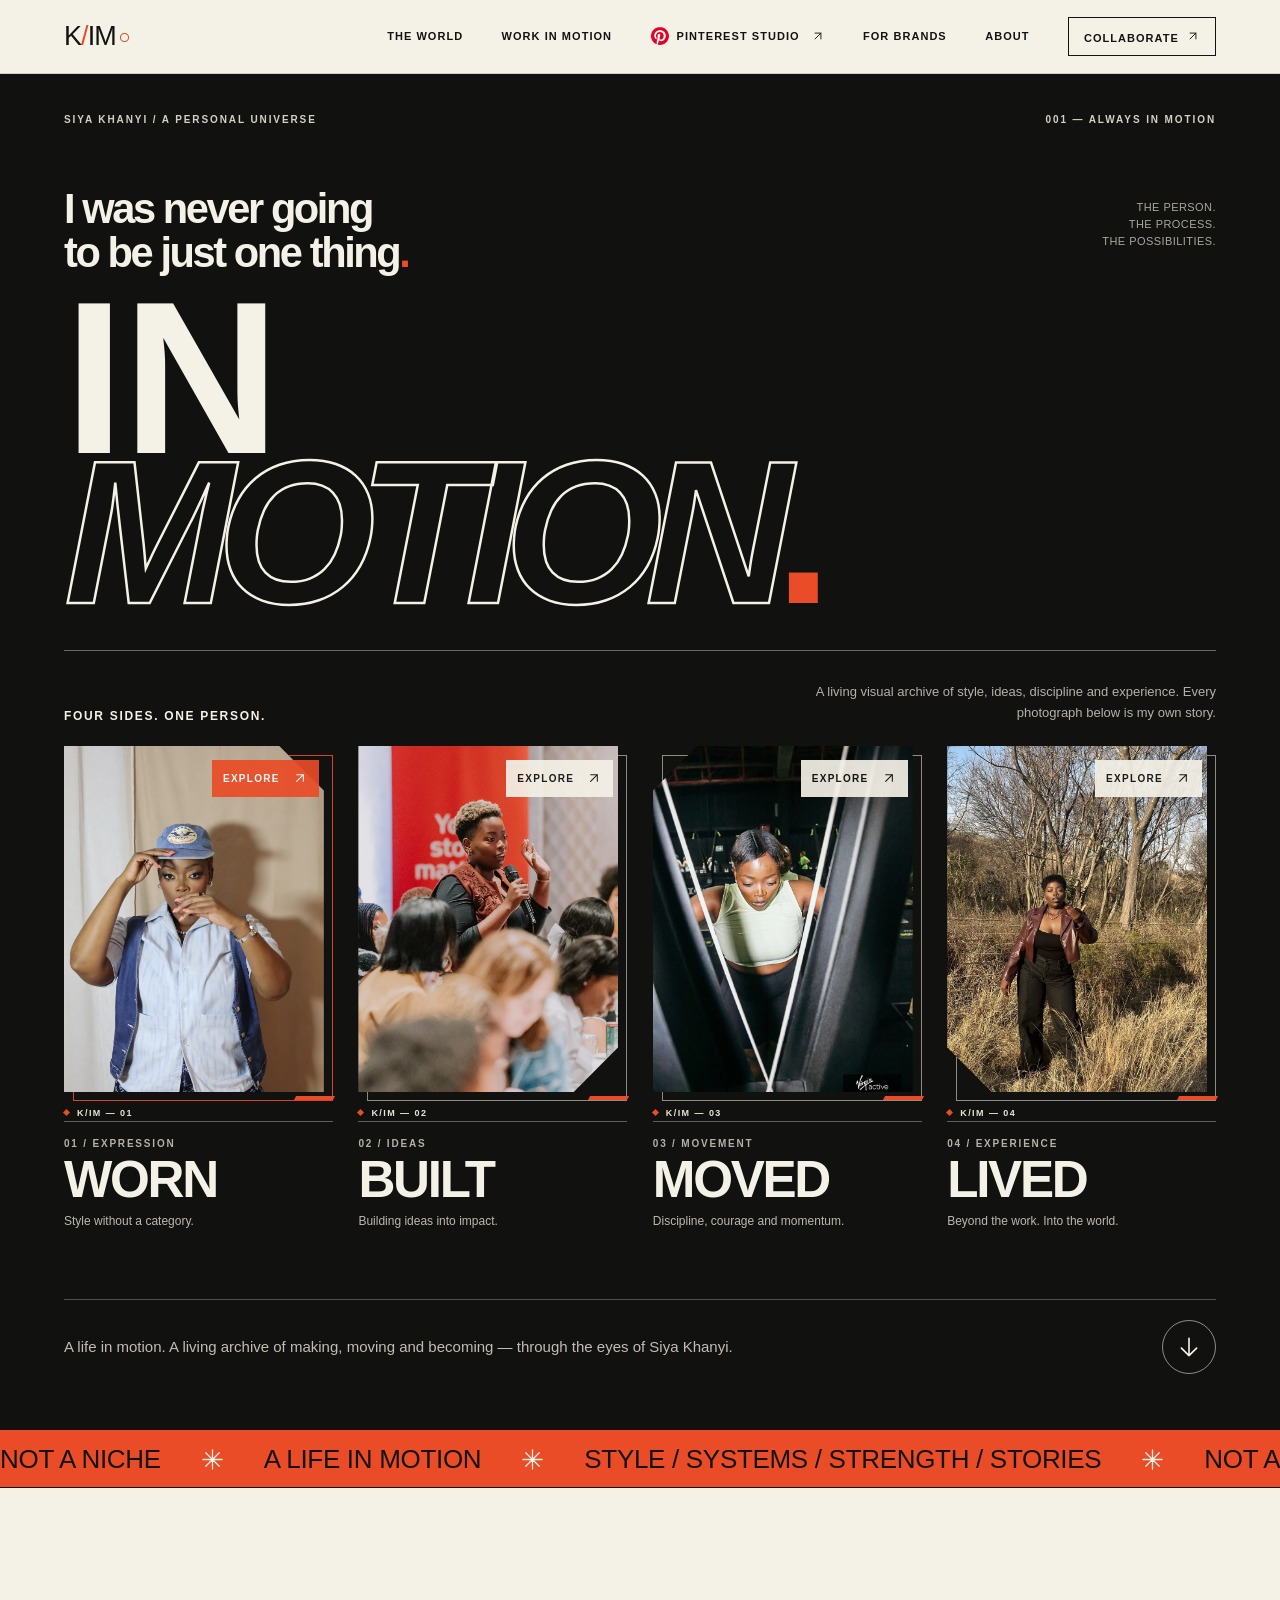
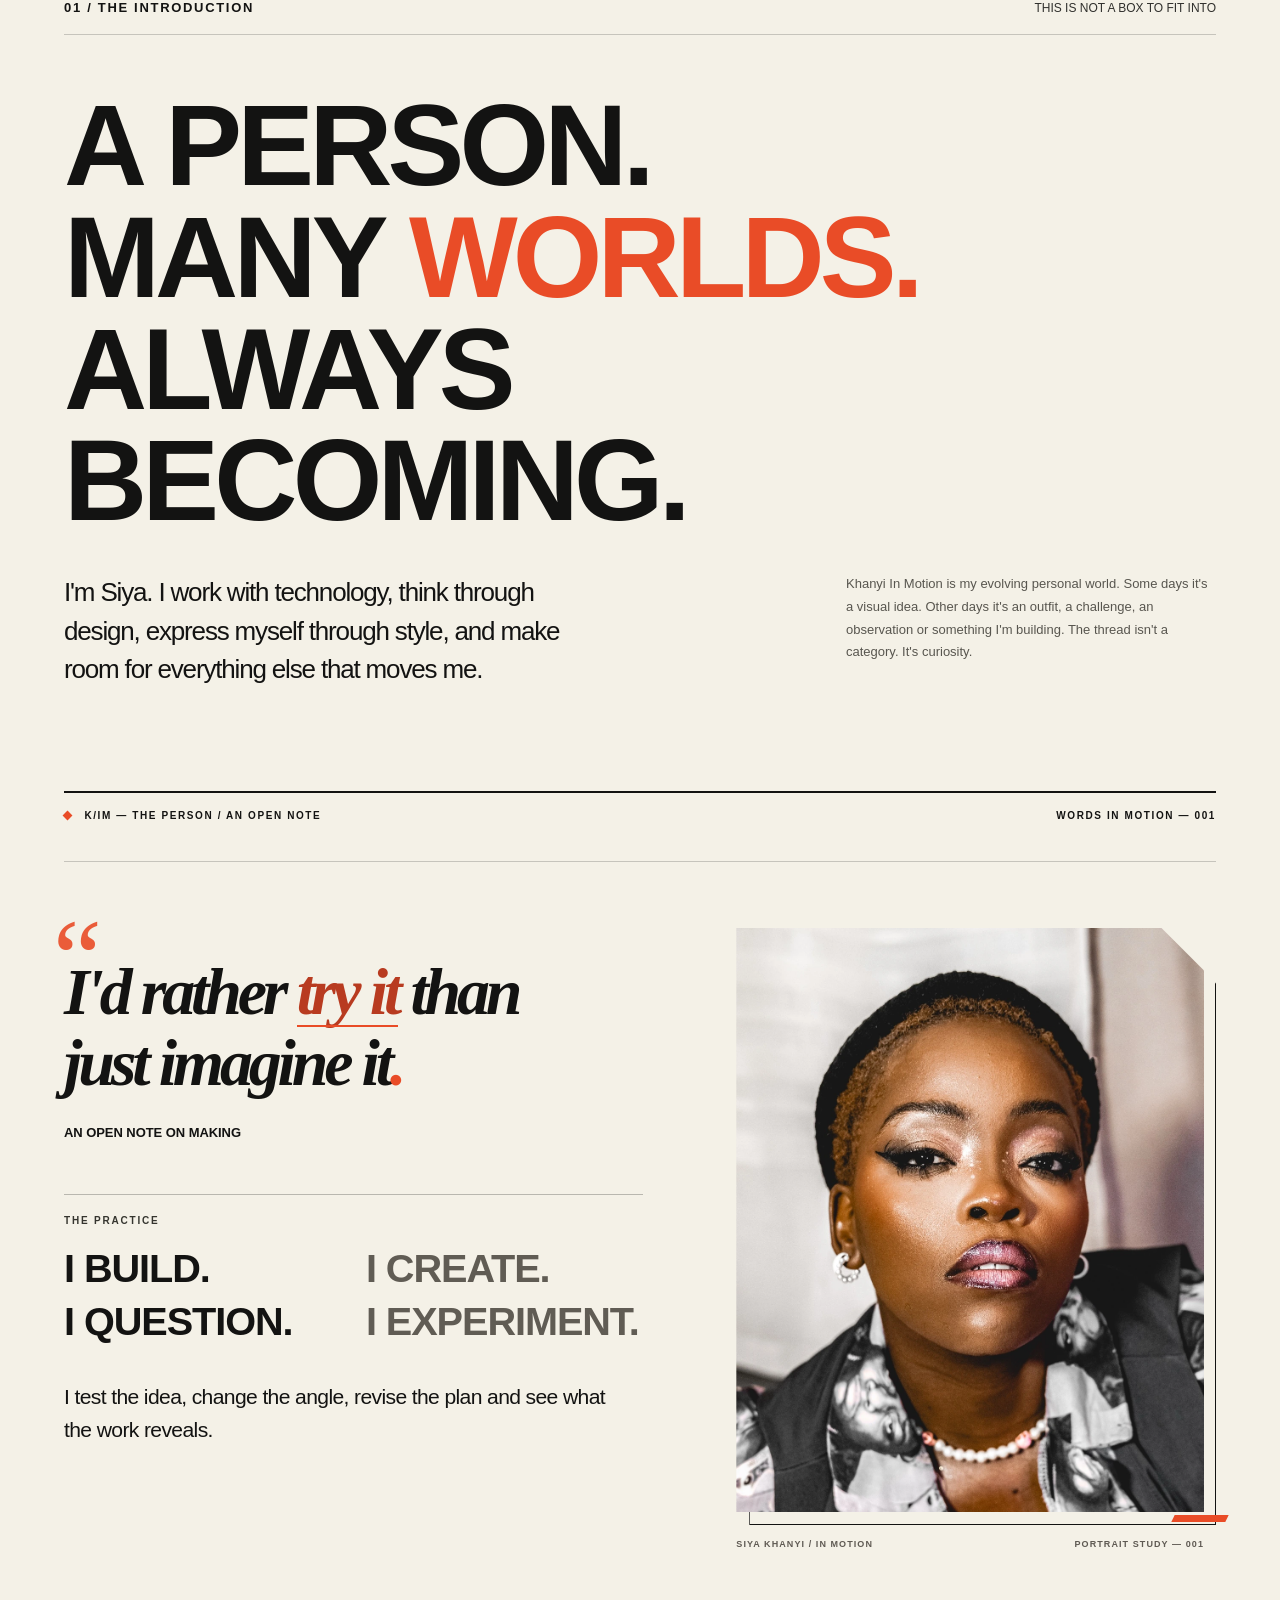
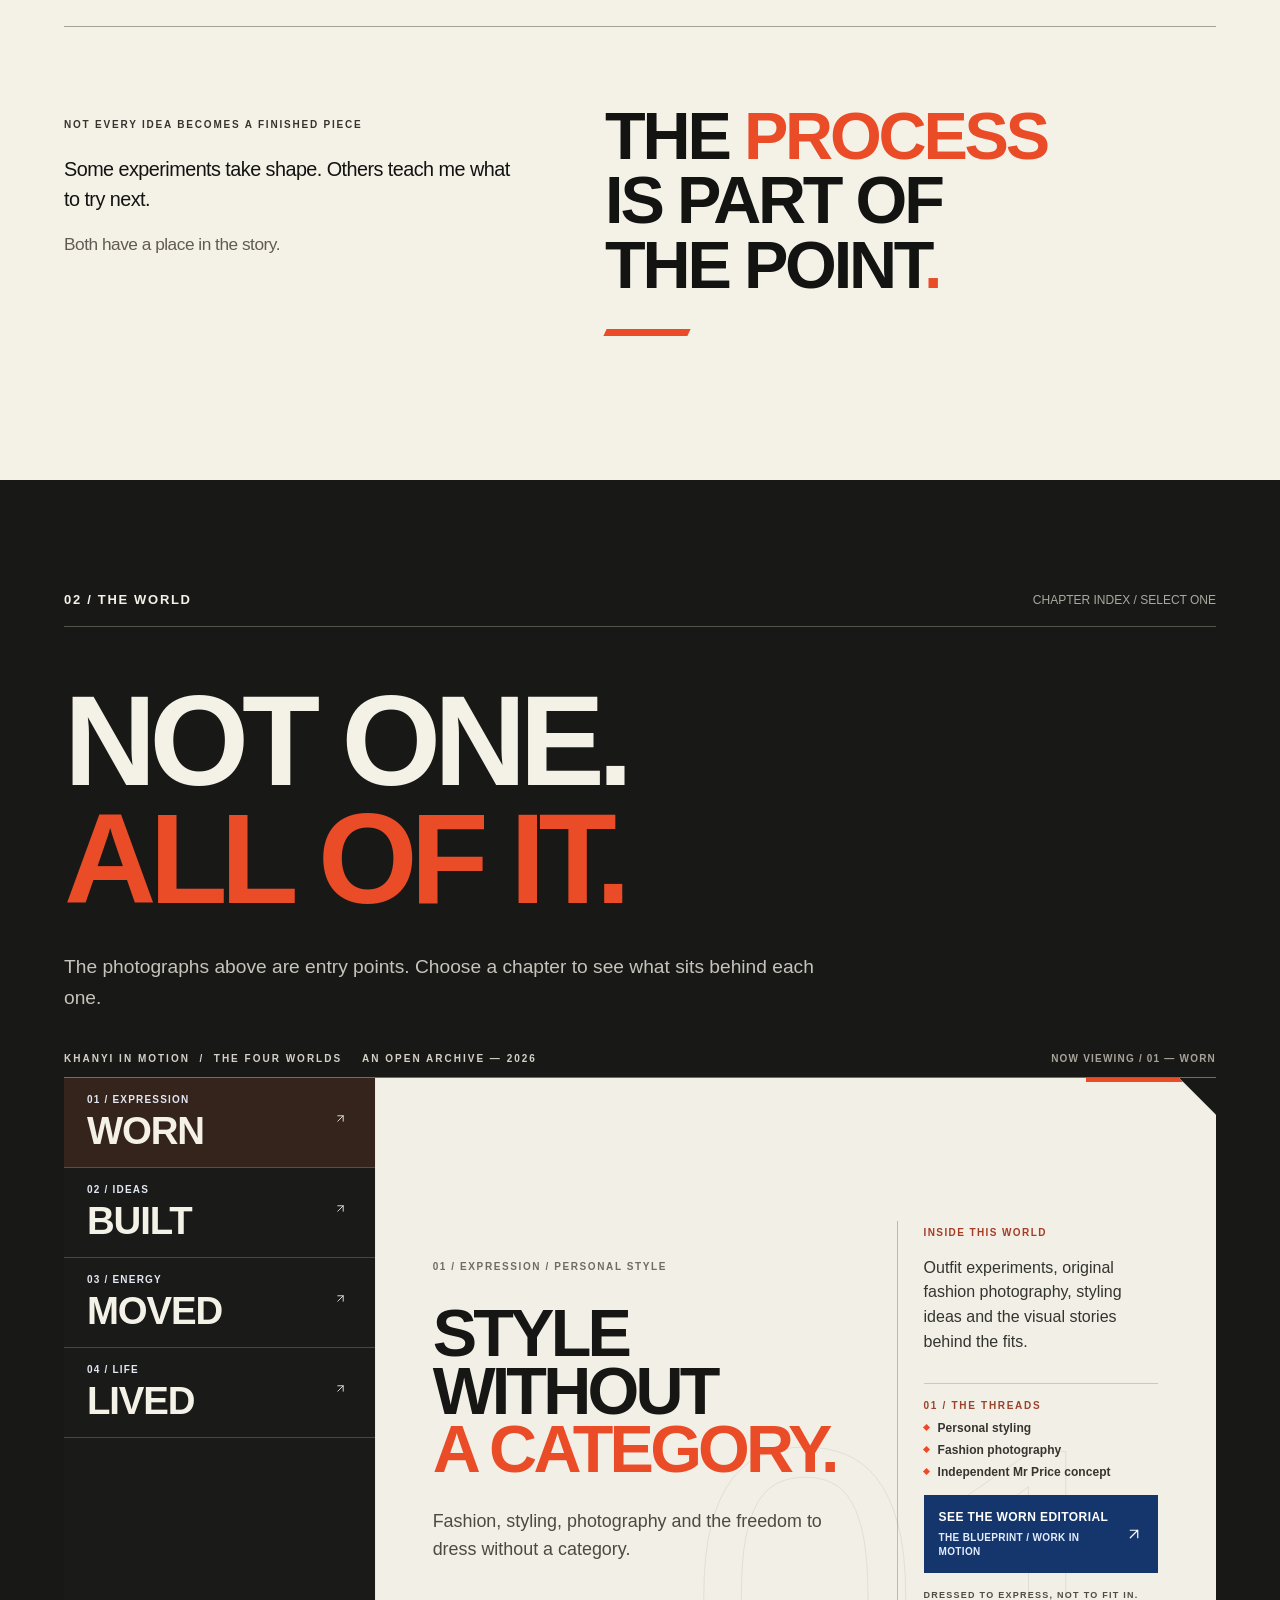
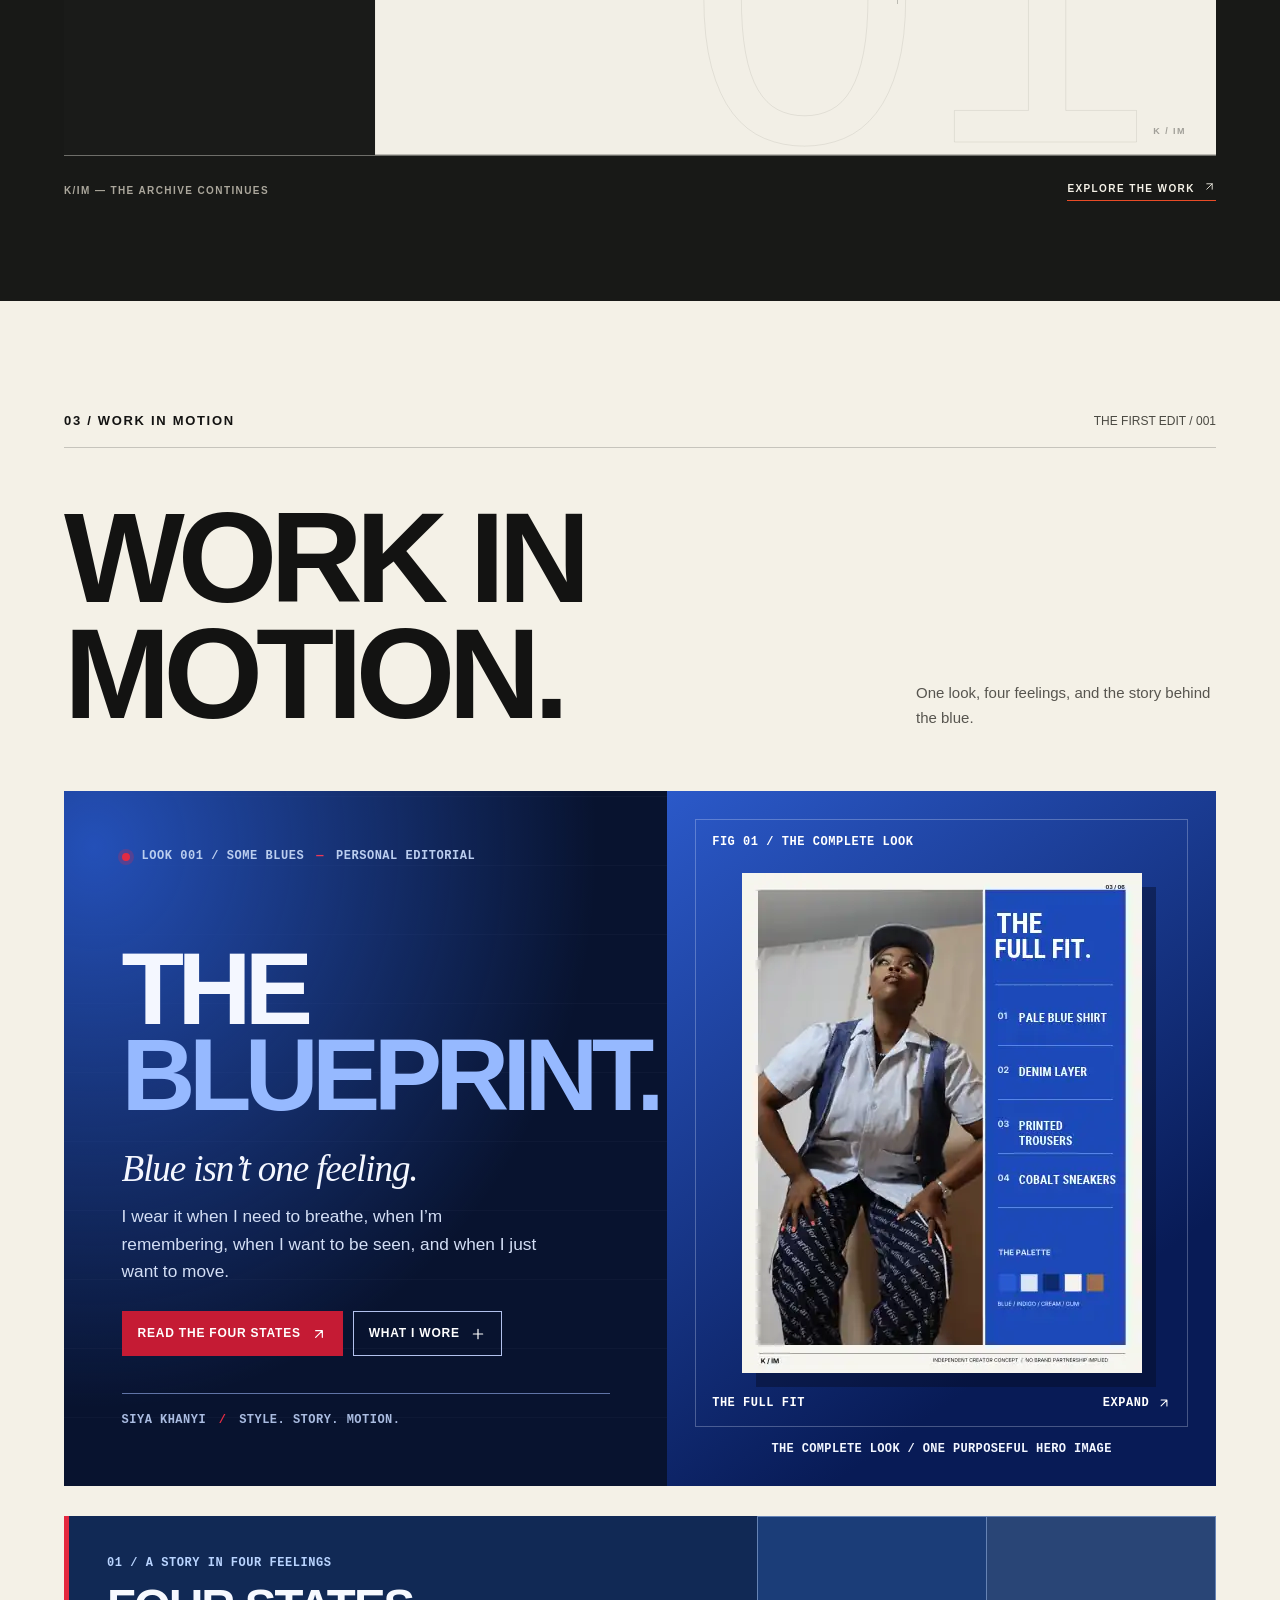
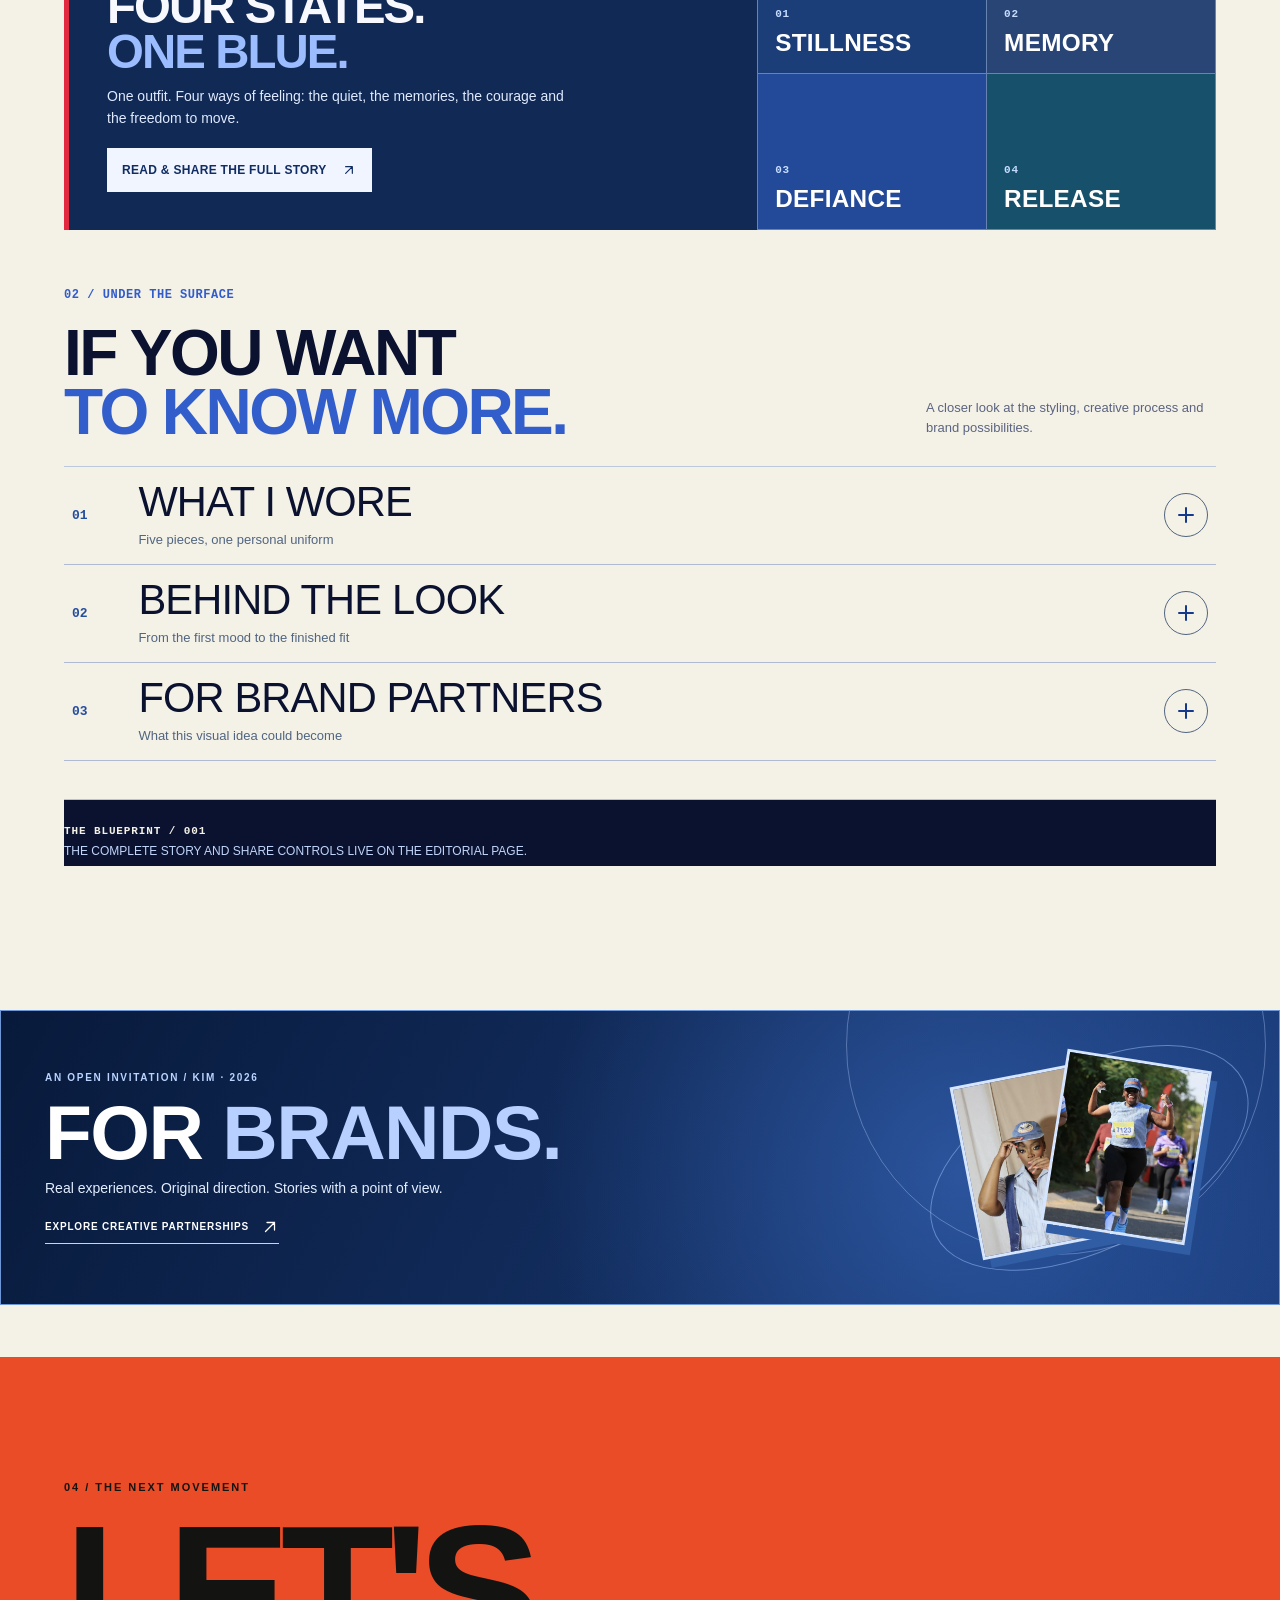
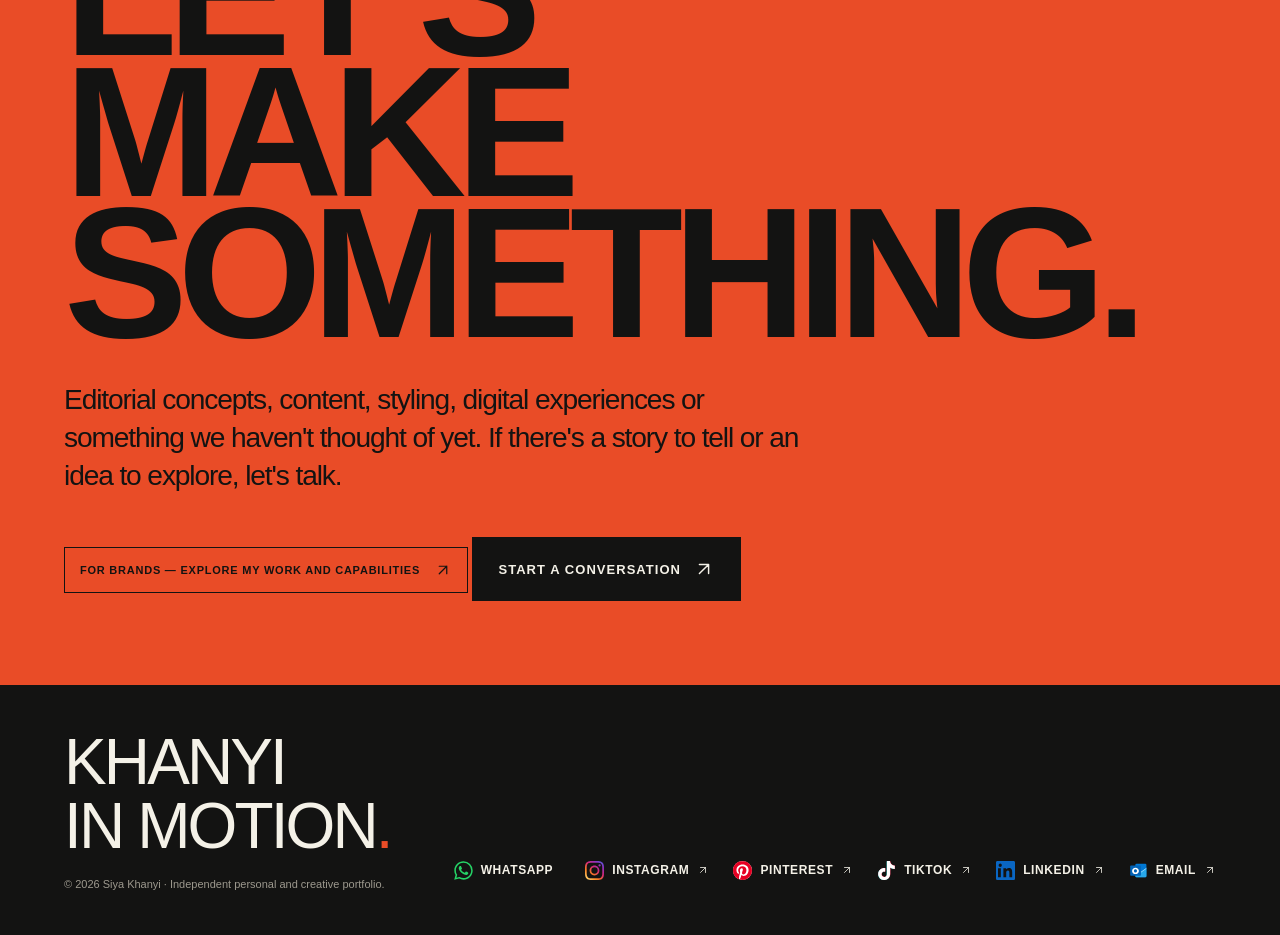
